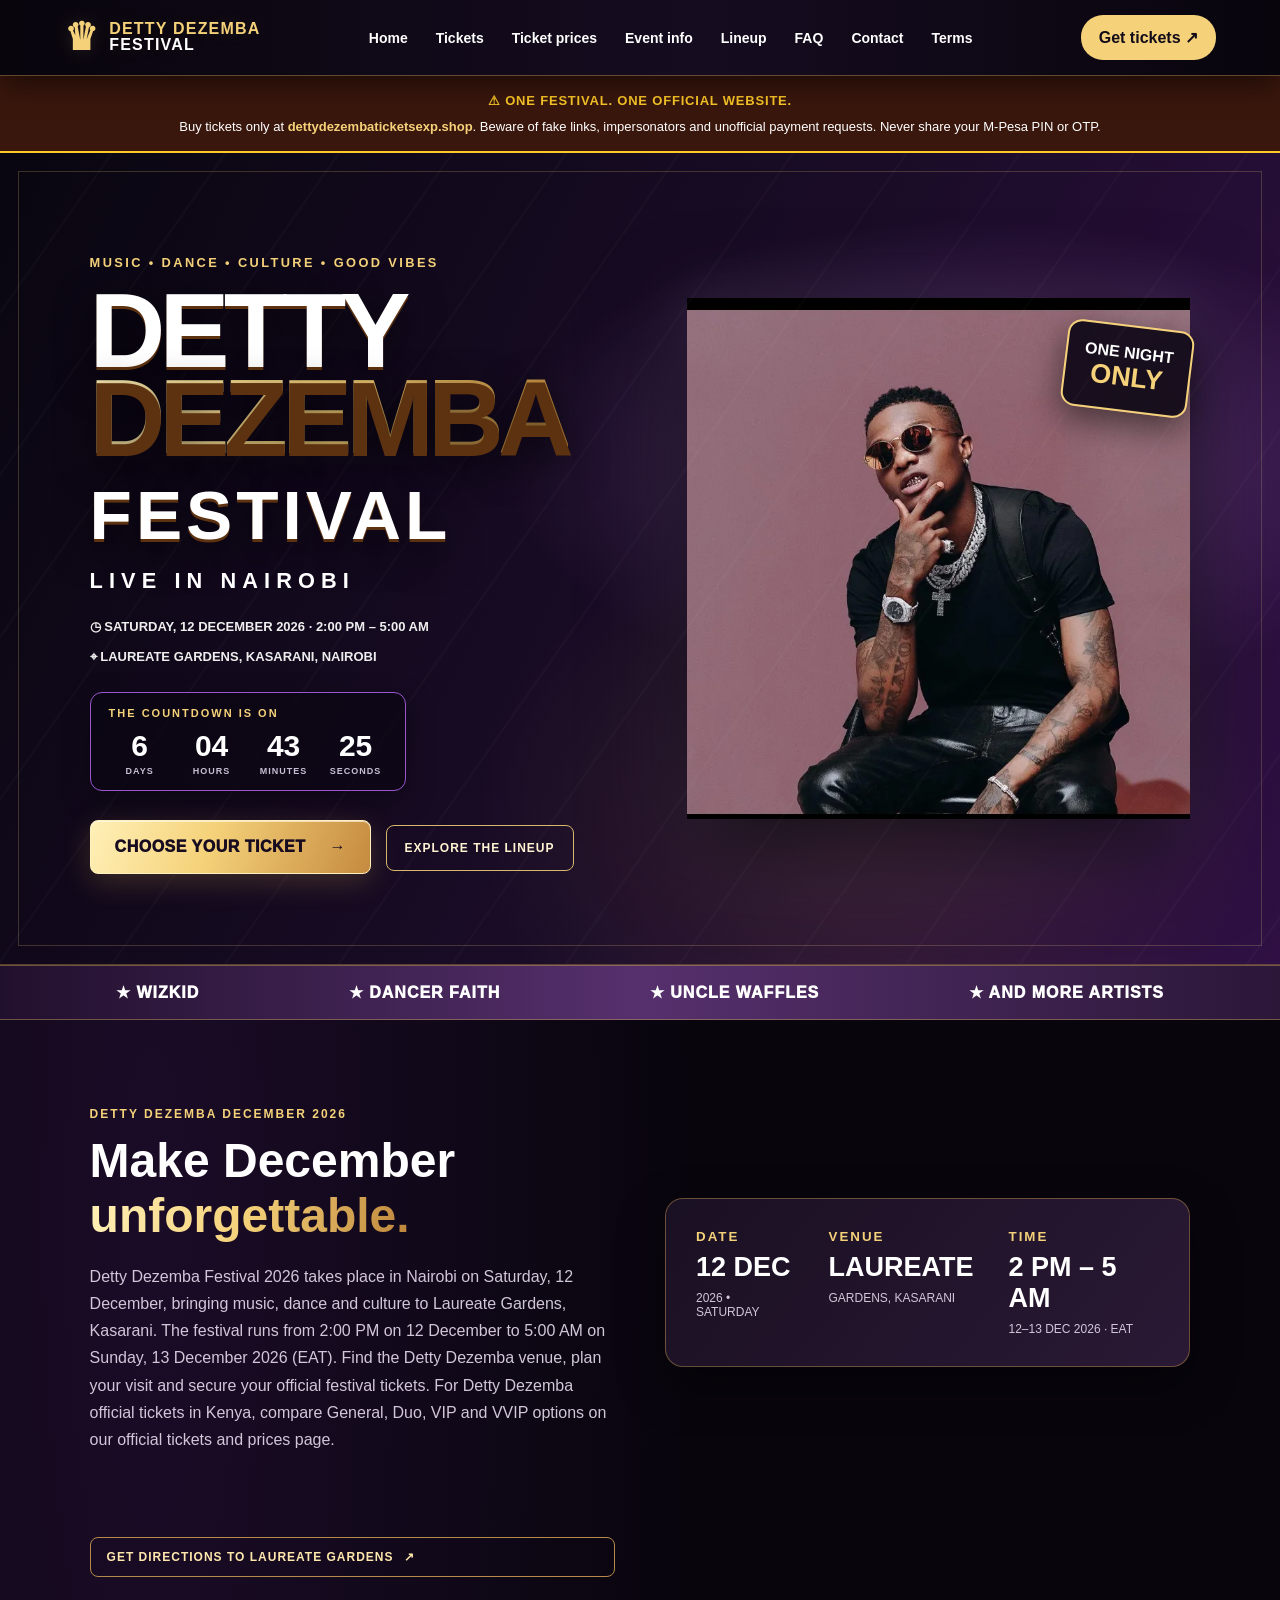
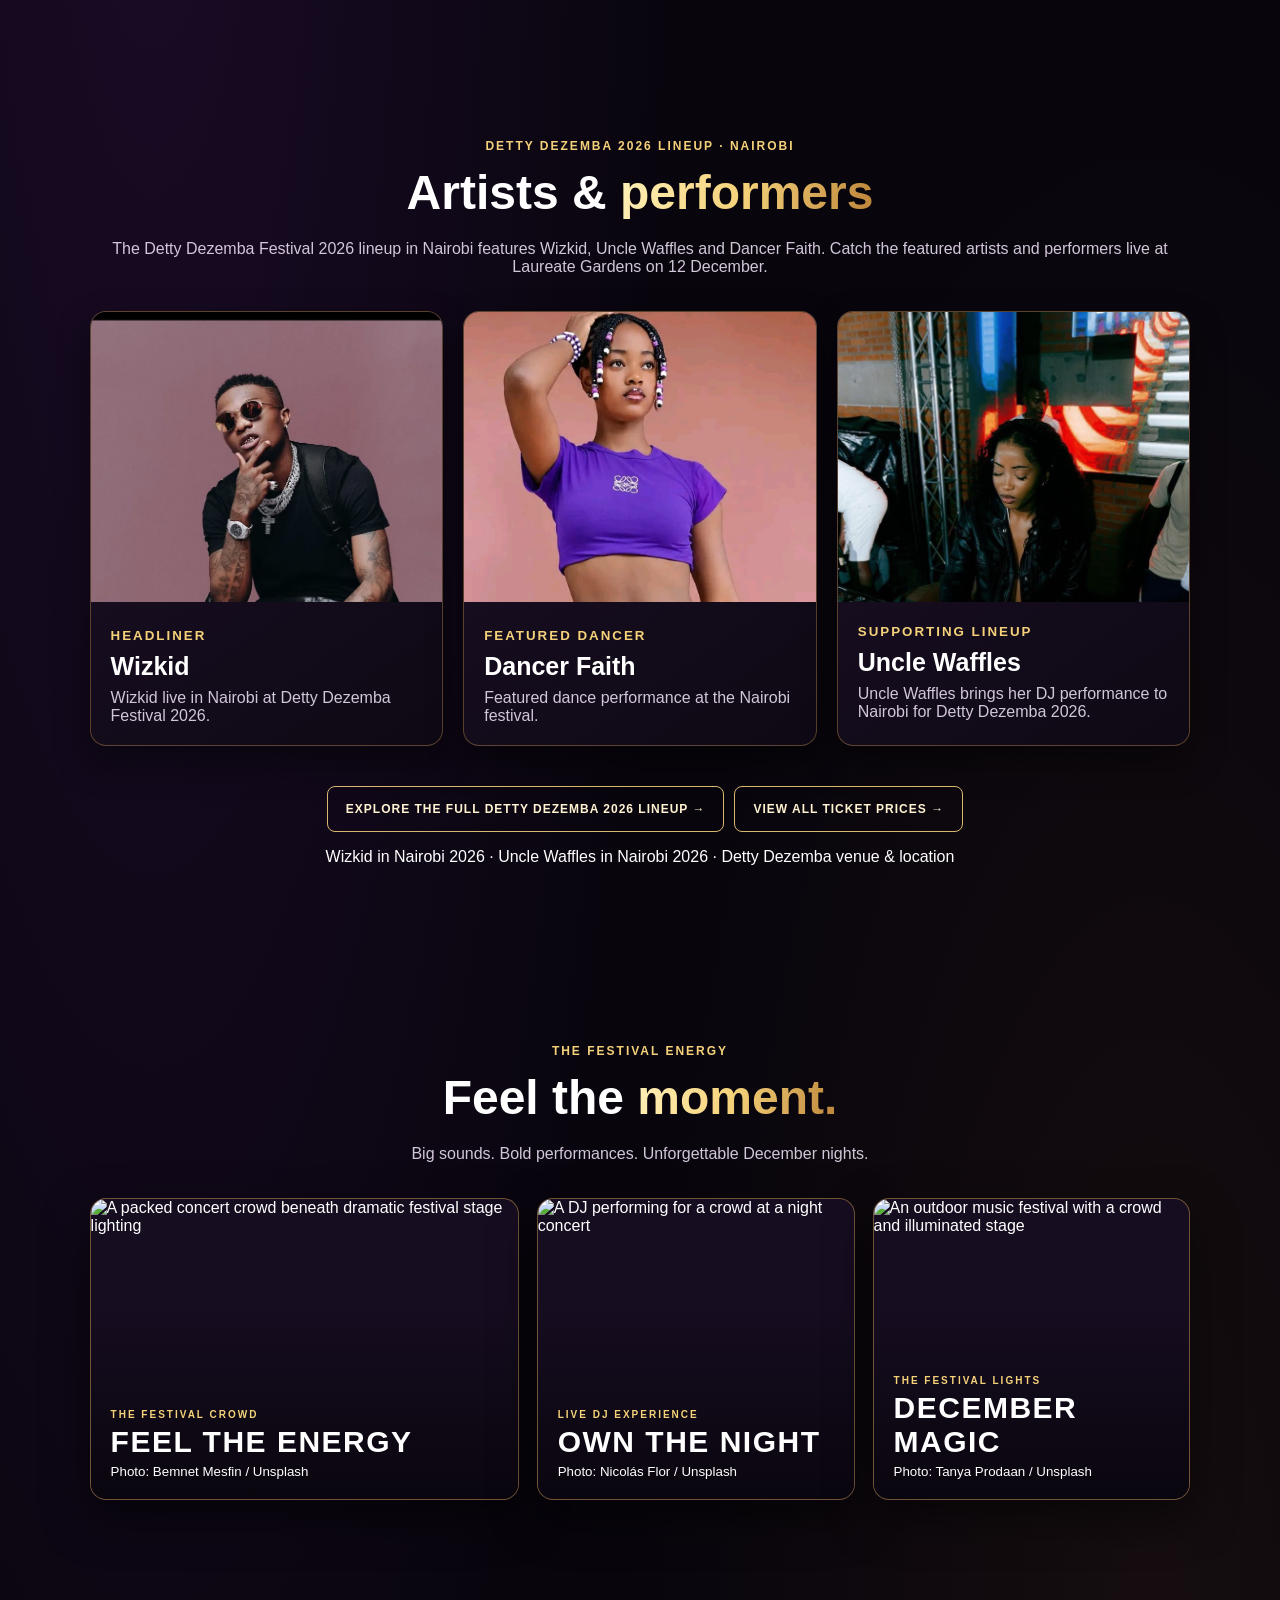
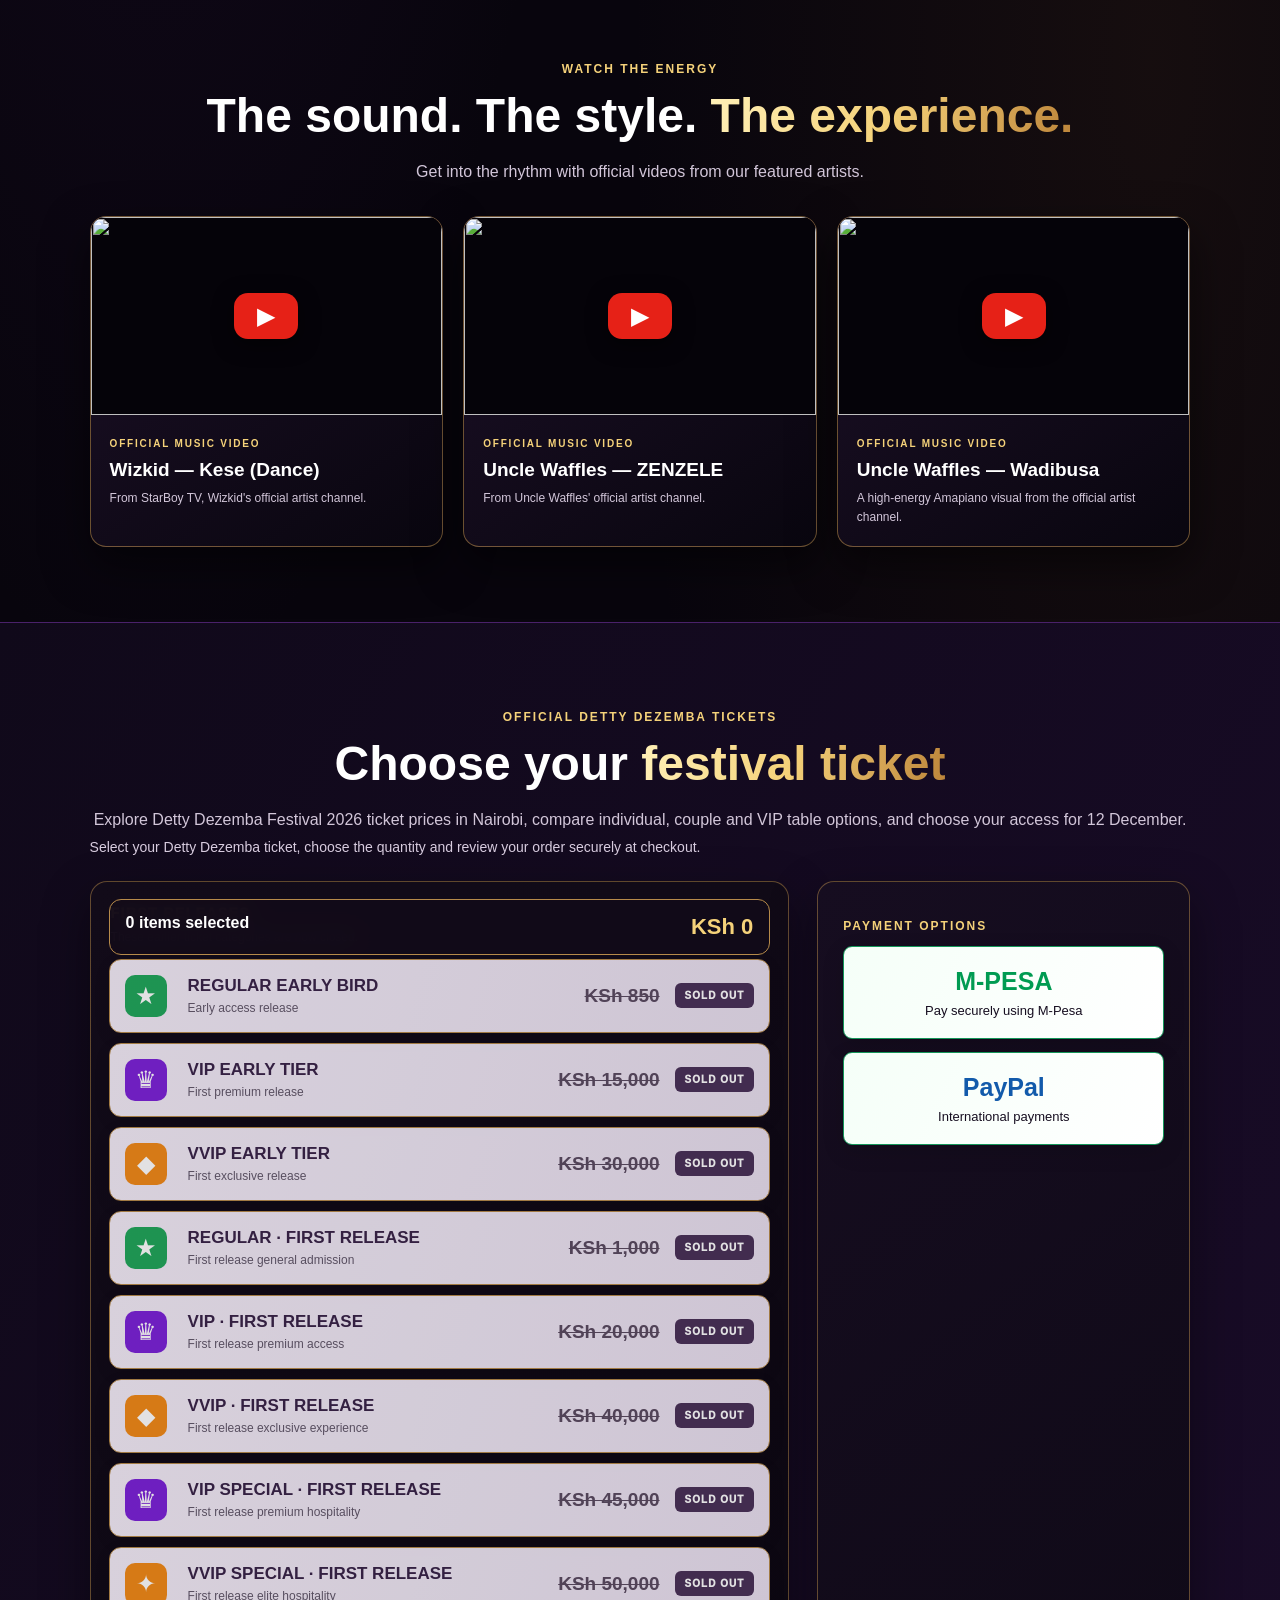
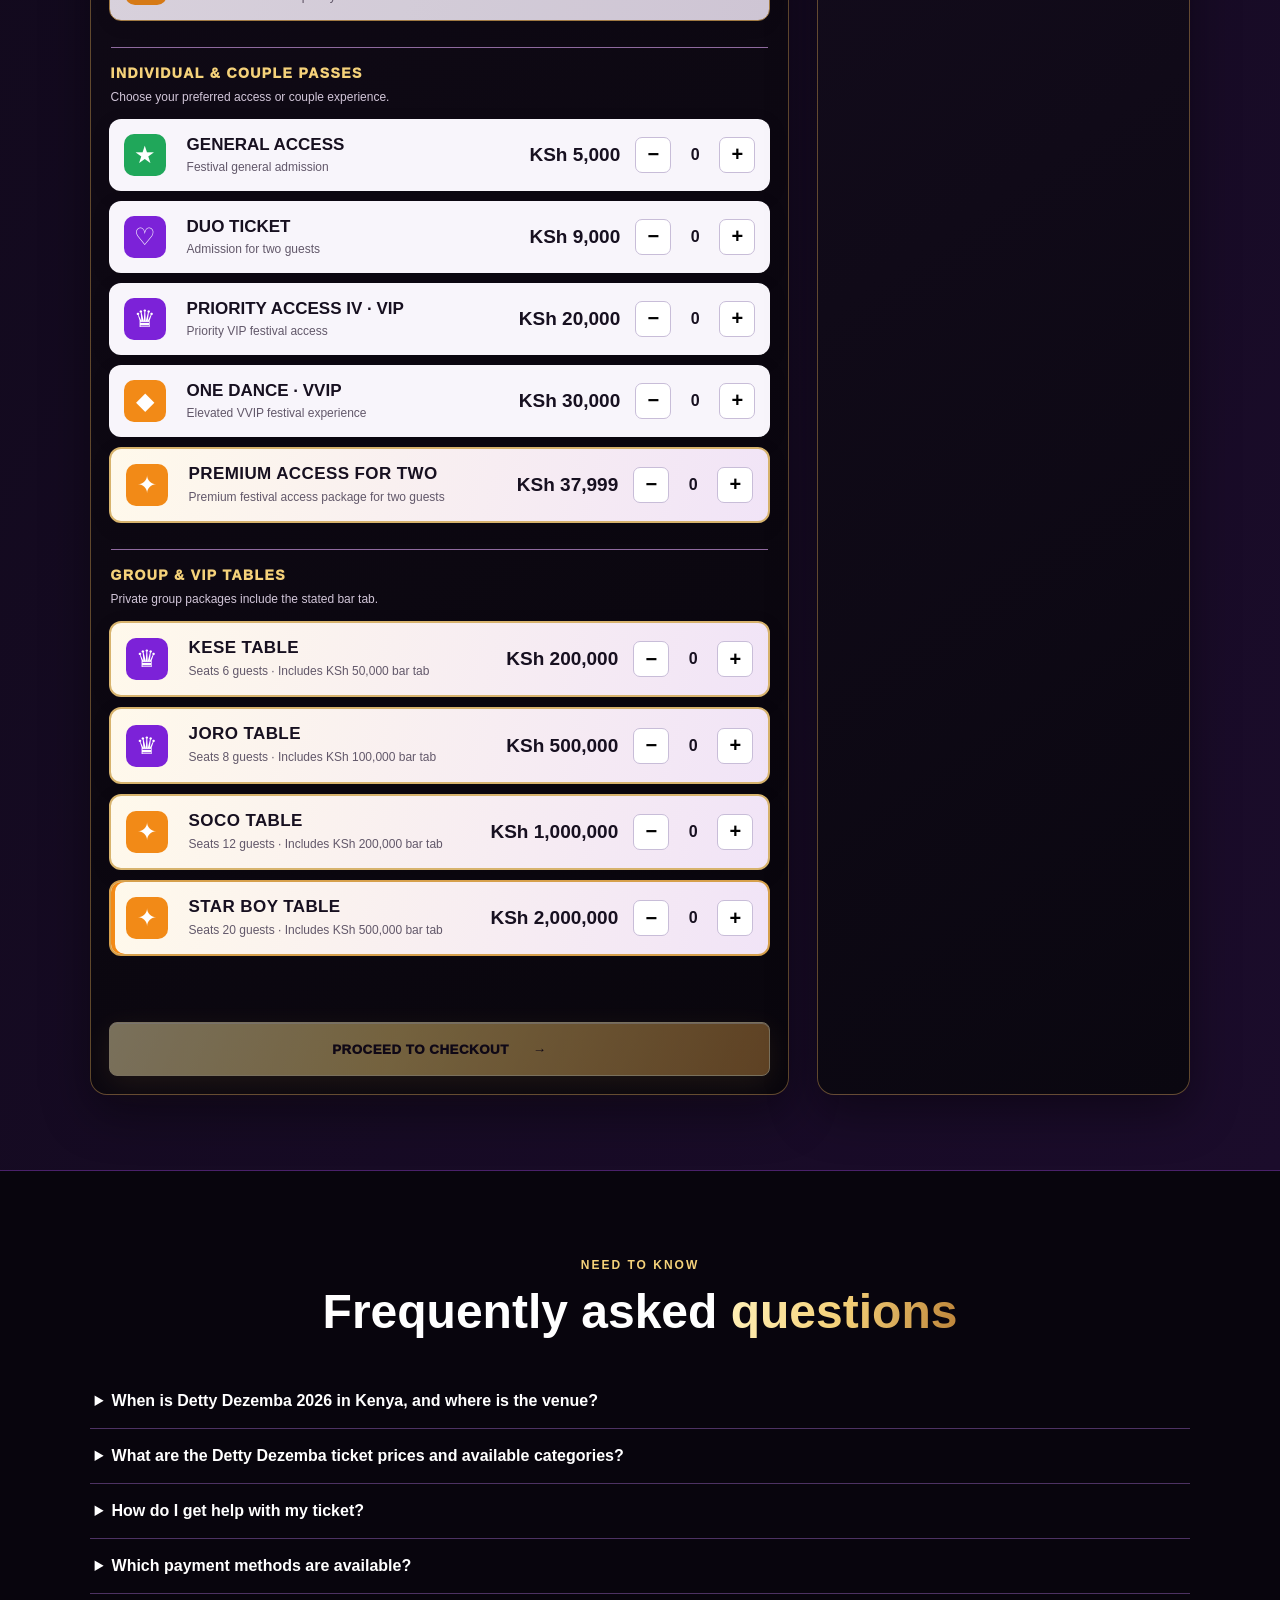
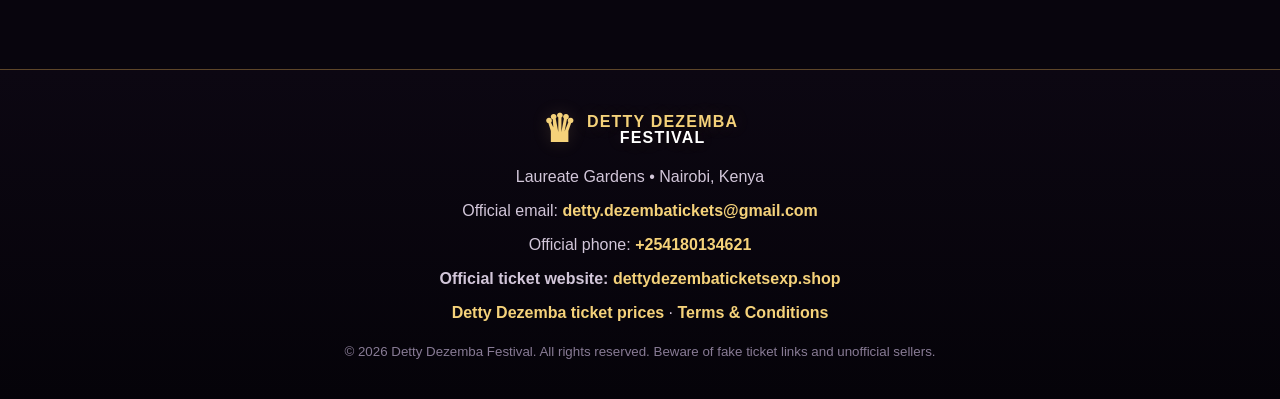
==== index.html @ 5abdbc29 "Strengthen official ticket search relevance on homepage" ====
<!doctype html>
<html lang="en">
<head>
  <meta charset="utf-8">
  <meta name="viewport" content="width=device-width, initial-scale=1">
  <meta name="theme-color" content="#090511">
  <title>Detty Dezemba Official Tickets 2026 | Nairobi, Kenya</title>
  <meta name="description" content="Buy official Detty Dezemba Festival 2026 tickets in Kenya. See Wizkid in Nairobi on 12 December at Laureate Gardens, Kasarani.">
  <link rel="canonical" href="https://www.dettydezembaticketsexp.shop/">
  <link rel="icon" type="image/svg+xml" href="/favicon.svg">
  <meta property="og:type" content="website">
  <meta property="og:site_name" content="Detty Dezemba Festival">
  <meta property="og:title" content="Detty Dezemba Official Tickets 2026 | Nairobi, Kenya">
  <meta property="og:description" content="Buy official Detty Dezemba Festival 2026 tickets in Kenya. See Wizkid in Nairobi on 12 December at Laureate Gardens, Kasarani.">
  <meta property="og:url" content="https://www.dettydezembaticketsexp.shop/">
  <meta property="og:image" content="https://www.dettydezembaticketsexp.shop/assets/design-concept.png">
  <meta property="og:image:secure_url" content="https://www.dettydezembaticketsexp.shop/assets/design-concept.png">
  <meta property="og:image:type" content="image/png">
  <meta property="og:image:alt" content="Detty Dezemba Festival 2026 promotional artwork for the Nairobi event.">
  <meta name="twitter:card" content="summary_large_image">
  <meta name="twitter:title" content="Detty Dezemba Official Tickets 2026 | Nairobi, Kenya">
  <meta name="twitter:description" content="Buy official Detty Dezemba Festival 2026 tickets in Kenya. See Wizkid in Nairobi on 12 December at Laureate Gardens, Kasarani.">
  <meta name="twitter:image" content="https://www.dettydezembaticketsexp.shop/assets/design-concept.png">
  <meta name="twitter:image:alt" content="Detty Dezemba Festival 2026 promotional artwork for the Nairobi event.">
  <script type="application/ld+json">
{
  "@context": "https://schema.org",
  "@type": "Event",
  "name": "Detty Dezemba Festival 2026",
  "description": "A live music, dance and culture festival at Laureate Gardens, Kasarani, Nairobi, from 2:00 PM on 12 December to 5:00 AM on 13 December 2026 (East Africa Time).",
  "startDate": "2026-12-12T14:00:00+03:00",
  "endDate": "2026-12-13T05:00:00+03:00",
  "eventStatus": "https://schema.org/EventScheduled",
  "eventAttendanceMode": "https://schema.org/OfflineEventAttendanceMode",
  "image": [
    "https://www.dettydezembaticketsexp.shop/assets/design-concept.png"
  ],
  "performer": [
    {"@type":"Person","name":"Wizkid"},
    {"@type":"Person","name":"Uncle Waffles"},
    {"@type":"Person","name":"Dancer Faith"}
  ],
  "location": {
    "@type": "Place",
    "name": "Laureate Gardens",
    "address": {
      "@type": "PostalAddress",
      "addressLocality": "Kasarani",
      "addressRegion": "Nairobi County",
      "addressCountry": "KE"
    }
  },
  "organizer": {
    "@type": "Organization",
    "name": "Detty Dezemba Festival",
    "url": "https://www.dettydezembaticketsexp.shop/"
  },
  "offers": [
    {
      "@type": "Offer",
      "name": "General Access",
      "price": "5000",
      "priceCurrency": "KES",
      "availability": "https://schema.org/InStock",
      "url": "https://www.dettydezembaticketsexp.shop/#tickets"
    },
    {
      "@type": "Offer",
      "name": "Duo Ticket",
      "price": "9000",
      "priceCurrency": "KES",
      "availability": "https://schema.org/InStock",
      "url": "https://www.dettydezembaticketsexp.shop/#tickets"
    },
    {
      "@type": "Offer",
      "name": "Priority Access IV (VIP)",
      "price": "20000",
      "priceCurrency": "KES",
      "availability": "https://schema.org/InStock",
      "url": "https://www.dettydezembaticketsexp.shop/#tickets"
    },
    {
      "@type": "Offer",
      "name": "One Dance VVIP",
      "price": "30000",
      "priceCurrency": "KES",
      "availability": "https://schema.org/InStock",
      "url": "https://www.dettydezembaticketsexp.shop/#tickets"
    },
    {
      "@type": "Offer",
      "name": "Premium Access for Two",
      "price": "37999",
      "priceCurrency": "KES",
      "availability": "https://schema.org/InStock",
      "url": "https://www.dettydezembaticketsexp.shop/#tickets"
    },
    {
      "@type": "Offer",
      "name": "Kese Table",
      "price": "200000",
      "priceCurrency": "KES",
      "availability": "https://schema.org/InStock",
      "url": "https://www.dettydezembaticketsexp.shop/#tickets"
    },
    {
      "@type": "Offer",
      "name": "Joro Table",
      "price": "500000",
      "priceCurrency": "KES",
      "availability": "https://schema.org/InStock",
      "url": "https://www.dettydezembaticketsexp.shop/#tickets"
    },
    {
      "@type": "Offer",
      "name": "Soco Table",
      "price": "1000000",
      "priceCurrency": "KES",
      "availability": "https://schema.org/InStock",
      "url": "https://www.dettydezembaticketsexp.shop/#tickets"
    },
    {
      "@type": "Offer",
      "name": "Star Boy Table",
      "price": "2000000",
      "priceCurrency": "KES",
      "availability": "https://schema.org/InStock",
      "url": "https://www.dettydezembaticketsexp.shop/#tickets"
    }
  ]
}
  </script>
  <link rel="preload" as="image" href="/assets/wizkid-optimized.webp" fetchpriority="high">
  <link rel="stylesheet" href="styles.css">
</head>
<body>
  <header class="topbar">
    <a class="brand" href="#home"><span class="crown">♛</span><span>DETTY DEZEMBA<br><b>FESTIVAL</b></span></a>
    <button class="menu-toggle" id="menuToggle" aria-label="Open navigation">☰</button>
    <nav id="nav">
      <a href="#home">Home</a><a href="#tickets">Tickets</a><a href="/tickets.html">Ticket prices</a><a href="#event">Event info</a>
      <a href="#lineup">Lineup</a><a href="#faq">FAQ</a><a href="#contact">Contact</a><a href="terms.html">Terms</a>
    </nav>
    <a class="account-link" href="#tickets">Get tickets <span>↗</span></a>
  </header>

  <aside class="official-warning" role="note" aria-label="Official ticketing warning">
    <strong>⚠ ONE FESTIVAL. ONE OFFICIAL WEBSITE.</strong>
    <span>Buy tickets only at <a href="https://www.dettydezembaticketsexp.shop">dettydezembaticketsexp.shop</a>. Beware of fake links, impersonators and unofficial payment requests. Never share your M-Pesa PIN or OTP.</span>
  </aside>

  <main id="home">
    <section class="hero">
      <div class="hero-copy">
        <p class="eyebrow">MUSIC • DANCE • CULTURE • GOOD VIBES</p>
        <h1>DETTY<br><em>DEZEMBA</em><br><span>FESTIVAL</span></h1>
        <p class="hero-sub">LIVE IN NAIROBI</p>
        <div class="hero-meta">
          <span>◷ SATURDAY, 12 DECEMBER 2026 · 2:00 PM – 5:00 AM</span>
          <span>⌖ LAUREATE GARDENS, KASARANI, NAIROBI</span>
        </div>
        <div class="countdown-panel" aria-label="Countdown to the festival">
          <p>THE COUNTDOWN IS ON</p>
          <div class="countdown" id="festivalCountdown" aria-live="off">
            <div><strong id="countDays">--</strong><span>DAYS</span></div>
            <div><strong id="countHours">--</strong><span>HOURS</span></div>
            <div><strong id="countMinutes">--</strong><span>MINUTES</span></div>
            <div><strong id="countSeconds">--</strong><span>SECONDS</span></div>
          </div>
        </div>
        <a class="cta" href="#tickets">CHOOSE YOUR TICKET <b>→</b></a>
        <a class="secondary-cta" href="#lineup">EXPLORE THE LINEUP</a>
      </div>
      <div class="hero-art">
        <img src="assets/wizkid-optimized.webp" alt="Wizkid" width="720" height="744" loading="eager" fetchpriority="high" decoding="async">
        <div class="hero-stamp">ONE NIGHT<br><strong>ONLY</strong></div>
      </div>
    </section>

    <section class="ticker"><span>★ WIZKID</span><span>★ DANCER FAITH</span><span>★ UNCLE WAFFLES</span><span>★ AND MORE ARTISTS</span></section>

    <section class="intro section" id="event">
      <div>
        <p class="eyebrow">DETTY DEZEMBA DECEMBER 2026</p>
        <h2>Make December <em>unforgettable.</em></h2>
        <p>Detty Dezemba Festival 2026 takes place in Nairobi on Saturday, 12 December, bringing music, dance and culture to Laureate Gardens, Kasarani. The festival runs from 2:00 PM on 12 December to 5:00 AM on Sunday, 13 December 2026 (EAT). Find the Detty Dezemba venue, plan your visit and secure your official festival tickets. For Detty Dezemba official tickets in Kenya, compare General, Duo, VIP and VVIP options on our <a href="/tickets.html">official tickets and prices page</a>.</p>
      </div>
      <div class="event-card">
        <div><small>DATE</small><strong>12 DEC</strong><span>2026 • SATURDAY</span></div>
        <div><small>VENUE</small><strong>LAUREATE</strong><span>GARDENS, KASARANI</span></div>
        <div><small>TIME</small><strong>2 PM – 5 AM</strong><span>12–13 DEC 2026 · EAT</span></div>
      </div>
      <a class="venue-directions" href="https://www.google.com/maps/search/?api=1&amp;query=Laureate+Gardens+Nairobi" target="_blank" rel="noopener noreferrer">GET DIRECTIONS TO LAUREATE GARDENS <span aria-hidden="true">↗</span></a>
    </section>

    <section class="lineup section" id="lineup">
      <div class="section-heading">
        <p class="eyebrow">DETTY DEZEMBA 2026 LINEUP · NAIROBI</p>
        <h2>Artists & <em>performers</em></h2>
        <p>The Detty Dezemba Festival 2026 lineup in Nairobi features Wizkid, Uncle Waffles and Dancer Faith. Catch the featured artists and performers live at Laureate Gardens on 12 December.</p>
      </div>
      <div class="artist-grid">
        <article class="artist-card">
          <img src="assets/wizkid-optimized.webp" alt="Wizkid" loading="lazy" decoding="async">
          <div><small>HEADLINER</small><h3>Wizkid</h3><p>Wizkid live in Nairobi at Detty Dezemba Festival 2026.</p></div>
        </article>
        <article class="artist-card faith">
          <img src="assets/dancer-faith.jpg" alt="Dancer Faith" loading="lazy" decoding="async">
          <div><small>FEATURED DANCER</small><h3>Dancer Faith</h3><p>Featured dance performance at the Nairobi festival.</p></div>
        </article>
        <article class="artist-card text-card">
          <img src="assets/uncle-waffles.jpg" alt="Uncle Waffles" loading="lazy" decoding="async">
          <div><small>SUPPORTING LINEUP</small><h3>Uncle Waffles</h3><p>Uncle Waffles brings her DJ performance to Nairobi for Detty Dezemba 2026.</p></div>
        </article>
      </div>
      <p class="lineup-page-link" style="text-align:center;margin-top:28px"><a class="secondary-cta" href="/lineup.html">EXPLORE THE FULL DETTY DEZEMBA 2026 LINEUP →</a><a class="secondary-cta" href="/tickets.html">VIEW ALL TICKET PRICES →</a></p>
      <p class="lineup-page-link" style="text-align:center;margin-top:14px"><a href="/wizkid-in-nairobi-2026.html">Wizkid in Nairobi 2026</a> · <a href="/uncle-waffles-in-nairobi-2026.html">Uncle Waffles in Nairobi 2026</a> · <a href="/detty-dezemba-venue-location.html">Detty Dezemba venue &amp; location</a></p>
    </section>

    <section class="photo-showcase section" id="gallery">
      <div class="section-heading">
        <p class="eyebrow">THE FESTIVAL ENERGY</p>
        <h2>Feel the <em>moment.</em></h2>
        <p>Big sounds. Bold performances. Unforgettable December nights.</p>
      </div>
      <div class="photo-grid">
        <figure class="photo-feature">
          <img src="https://images.unsplash.com/photo-1778847195159-874f36cf4e3b?auto=format&amp;fit=crop&amp;fm=jpg&amp;q=70&amp;w=1200" alt="A packed concert crowd beneath dramatic festival stage lighting" loading="lazy" decoding="async">
          <figcaption><span>THE FESTIVAL CROWD</span><strong>FEEL THE ENERGY</strong><small>Photo: Bemnet Mesfin / Unsplash</small></figcaption>
        </figure>
        <figure>
          <img src="https://images.unsplash.com/photo-1768054485661-356cf05ce893?auto=format&amp;fit=crop&amp;fm=jpg&amp;q=70&amp;w=800" alt="A DJ performing for a crowd at a night concert" loading="lazy" decoding="async">
          <figcaption><span>LIVE DJ EXPERIENCE</span><strong>OWN THE NIGHT</strong><small>Photo: Nicolás Flor / Unsplash</small></figcaption>
        </figure>
        <figure>
          <img src="https://images.unsplash.com/photo-1769542300531-2f9bf965260c?auto=format&amp;fit=crop&amp;fm=jpg&amp;q=70&amp;w=800" alt="An outdoor music festival with a crowd and illuminated stage" loading="lazy" decoding="async">
          <figcaption><span>THE FESTIVAL LIGHTS</span><strong>DECEMBER MAGIC</strong><small>Photo: Tanya Prodaan / Unsplash</small></figcaption>
        </figure>
      </div>
    </section>

    <section class="video-experience section" id="videos">
      <div class="section-heading">
        <p class="eyebrow">WATCH THE ENERGY</p>
        <h2>The sound. The style. <em>The experience.</em></h2>
        <p>Get into the rhythm with official videos from our featured artists.</p>
      </div>
      <div class="video-grid">
        <article class="video-card">
          <div class="video-frame"><button class="video-play" type="button" data-youtube-id="HLnf2Hz7uNQ" aria-label="Play Wizkid - Kese (Dance) Official Video"><img src="https://i.ytimg.com/vi/HLnf2Hz7uNQ/hqdefault.jpg" alt="" width="480" height="360" loading="lazy" decoding="async"><span class="video-play-icon" aria-hidden="true">▶</span></button></div>
          <div class="video-caption"><span>OFFICIAL MUSIC VIDEO</span><h3>Wizkid — Kese (Dance)</h3><p>From StarBoy TV, Wizkid's official artist channel.</p></div>
        </article>
        <article class="video-card">
          <div class="video-frame"><button class="video-play" type="button" data-youtube-id="MHcp9rRPIWQ" aria-label="Play Uncle Waffles - ZENZELE Official Music Video"><img src="https://i.ytimg.com/vi/MHcp9rRPIWQ/hqdefault.jpg" alt="" width="480" height="360" loading="lazy" decoding="async"><span class="video-play-icon" aria-hidden="true">▶</span></button></div>
          <div class="video-caption"><span>OFFICIAL MUSIC VIDEO</span><h3>Uncle Waffles — ZENZELE</h3><p>From Uncle Waffles' official artist channel.</p></div>
        </article>
        <article class="video-card">
          <div class="video-frame"><button class="video-play" type="button" data-youtube-id="Ue4G12_m5eI" aria-label="Play Uncle Waffles - Wadibusa Official Music Video"><img src="https://i.ytimg.com/vi/Ue4G12_m5eI/hqdefault.jpg" alt="" width="480" height="360" loading="lazy" decoding="async"><span class="video-play-icon" aria-hidden="true">▶</span></button></div>
          <div class="video-caption"><span>OFFICIAL MUSIC VIDEO</span><h3>Uncle Waffles — Wadibusa</h3><p>A high-energy Amapiano visual from the official artist channel.</p></div>
        </article>
      </div>
    </section>

    <section class="tickets section" id="tickets">
      <div class="section-heading"><p class="eyebrow">OFFICIAL DETTY DEZEMBA TICKETS</p><h2>Choose your <em>festival ticket</em></h2><p>Explore Detty Dezemba Festival 2026 ticket prices in Nairobi, compare individual, couple and VIP table options, and choose your access for 12 December.</p></div>
      <p class="booking-guidance">Select your Detty Dezemba ticket, choose the quantity and review your order securely at checkout.</p>
      <div class="ticket-layout">
        <div class="ticket-list">
          <h3 class="ticket-category-heading">FIRST RELEASES</h3>
          <p class="ticket-category-note">These earlier ticket categories are now closed.</p>
          <article class="ticket-row sold-out-ticket" aria-label="Regular Early Bird ticket, KSh 850, sold out">
            <div class="ticket-icon">★</div><div class="ticket-info"><h3>REGULAR EARLY BIRD</h3><p>Early access release</p></div>
            <strong>KSh 850</strong><span class="sold-out-label">SOLD OUT</span>
          </article>
          <article class="ticket-row sold-out-ticket" aria-label="VIP Early Tier ticket, KSh 15,000, sold out">
            <div class="ticket-icon purple">♛</div><div class="ticket-info"><h3>VIP EARLY TIER</h3><p>First premium release</p></div>
            <strong>KSh 15,000</strong><span class="sold-out-label">SOLD OUT</span>
          </article>
          <article class="ticket-row sold-out-ticket" aria-label="VVIP Early Tier ticket, KSh 30,000, sold out">
            <div class="ticket-icon orange">◆</div><div class="ticket-info"><h3>VVIP EARLY TIER</h3><p>First exclusive release</p></div>
            <strong>KSh 30,000</strong><span class="sold-out-label">SOLD OUT</span>
          </article>
          <article class="ticket-row sold-out-ticket" aria-label="Regular ticket, KSh 1,000, sold out">
            <div class="ticket-icon">★</div><div class="ticket-info"><h3>REGULAR · FIRST RELEASE</h3><p>First release general admission</p></div>
            <strong>KSh 1,000</strong><span class="sold-out-label">SOLD OUT</span>
          </article>
          <article class="ticket-row sold-out-ticket" aria-label="VIP ticket, KSh 20,000, sold out">
            <div class="ticket-icon purple">♛</div><div class="ticket-info"><h3>VIP · FIRST RELEASE</h3><p>First release premium access</p></div>
            <strong>KSh 20,000</strong><span class="sold-out-label">SOLD OUT</span>
          </article>
          <article class="ticket-row sold-out-ticket" aria-label="VVIP ticket, KSh 40,000, sold out">
            <div class="ticket-icon orange">◆</div><div class="ticket-info"><h3>VVIP · FIRST RELEASE</h3><p>First release exclusive experience</p></div>
            <strong>KSh 40,000</strong><span class="sold-out-label">SOLD OUT</span>
          </article>
          <article class="ticket-row sold-out-ticket" aria-label="VIP Special ticket, KSh 45,000, sold out">
            <div class="ticket-icon purple">♛</div><div class="ticket-info"><h3>VIP SPECIAL · FIRST RELEASE</h3><p>First release premium hospitality</p></div>
            <strong>KSh 45,000</strong><span class="sold-out-label">SOLD OUT</span>
          </article>
          <article class="ticket-row sold-out-ticket" aria-label="VVIP Special ticket, KSh 50,000, sold out">
            <div class="ticket-icon orange">✦</div><div class="ticket-info"><h3>VVIP SPECIAL · FIRST RELEASE</h3><p>First release elite hospitality</p></div>
            <strong>KSh 50,000</strong><span class="sold-out-label">SOLD OUT</span>
          </article>

          <h3 class="ticket-category-heading">INDIVIDUAL &amp; COUPLE PASSES</h3>
          <p class="ticket-category-note">Choose your preferred access or couple experience.</p>
          <article class="ticket-row" data-type="General Access" data-price="5000">
            <div class="ticket-icon">★</div><div class="ticket-info"><h3>GENERAL ACCESS</h3><p>Festival general admission</p></div>
            <strong>KSh 5,000</strong><div class="qty"><button aria-label="Remove General Access">−</button><output>0</output><button aria-label="Add General Access">+</button></div>
          </article>
          <article class="ticket-row" data-type="Duo Ticket" data-price="9000">
            <div class="ticket-icon purple">♡</div><div class="ticket-info"><h3>DUO TICKET</h3><p>Admission for two guests</p></div>
            <strong>KSh 9,000</strong><div class="qty"><button aria-label="Remove Duo Ticket">−</button><output>0</output><button aria-label="Add Duo Ticket">+</button></div>
          </article>
          <article class="ticket-row" data-type="Priority Access IV (VIP)" data-price="20000">
            <div class="ticket-icon purple">♛</div><div class="ticket-info"><h3>PRIORITY ACCESS IV · VIP</h3><p>Priority VIP festival access</p></div>
            <strong>KSh 20,000</strong><div class="qty"><button aria-label="Remove Priority Access IV VIP">−</button><output>0</output><button aria-label="Add Priority Access IV VIP">+</button></div>
          </article>
          <article class="ticket-row" data-type="One Dance VVIP" data-price="30000">
            <div class="ticket-icon orange">◆</div><div class="ticket-info"><h3>ONE DANCE · VVIP</h3><p>Elevated VVIP festival experience</p></div>
            <strong>KSh 30,000</strong><div class="qty"><button aria-label="Remove One Dance VVIP">−</button><output>0</output><button aria-label="Add One Dance VVIP">+</button></div>
          </article>
          <article class="ticket-row special-ticket" data-type="Premium Access for Two" data-price="37999">
            <div class="ticket-icon orange">✦</div><div class="ticket-info"><h3>PREMIUM ACCESS FOR TWO</h3><p>Premium festival access package for two guests</p></div>
            <strong>KSh 37,999</strong><div class="qty"><button aria-label="Remove Premium Access for Two">−</button><output>0</output><button aria-label="Add Premium Access for Two">+</button></div>
          </article>

          <h3 class="ticket-category-heading">GROUP &amp; VIP TABLES</h3>
          <p class="ticket-category-note">Private group packages include the stated bar tab.</p>
          <article class="ticket-row special-ticket" data-type="Kese Table" data-price="200000">
            <div class="ticket-icon purple">♛</div><div class="ticket-info"><h3>KESE TABLE</h3><p>Seats 6 guests · Includes KSh 50,000 bar tab</p></div>
            <strong>KSh 200,000</strong><div class="qty"><button aria-label="Remove Kese Table">−</button><output>0</output><button aria-label="Add Kese Table">+</button></div>
          </article>
          <article class="ticket-row special-ticket" data-type="Joro Table" data-price="500000">
            <div class="ticket-icon purple">♛</div><div class="ticket-info"><h3>JORO TABLE</h3><p>Seats 8 guests · Includes KSh 100,000 bar tab</p></div>
            <strong>KSh 500,000</strong><div class="qty"><button aria-label="Remove Joro Table">−</button><output>0</output><button aria-label="Add Joro Table">+</button></div>
          </article>
          <article class="ticket-row special-ticket" data-type="Soco Table" data-price="1000000">
            <div class="ticket-icon orange">✦</div><div class="ticket-info"><h3>SOCO TABLE</h3><p>Seats 12 guests · Includes KSh 200,000 bar tab</p></div>
            <strong>KSh 1,000,000</strong><div class="qty"><button aria-label="Remove Soco Table">−</button><output>0</output><button aria-label="Add Soco Table">+</button></div>
          </article>
          <article class="ticket-row special-ticket" data-type="Star Boy Table" data-price="2000000">
            <div class="ticket-icon orange">✦</div><div class="ticket-info"><h3>STAR BOY TABLE</h3><p>Seats 20 guests · Includes KSh 500,000 bar tab</p></div>
            <strong>KSh 2,000,000</strong><div class="qty"><button aria-label="Remove Star Boy Table">−</button><output>0</output><button aria-label="Add Star Boy Table">+</button></div>
          </article>

          <div class="total-line" aria-live="polite"><span id="ticketCount">0 items selected</span><strong id="total">KSh 0</strong></div>
          <button class="cta checkout-btn" id="checkoutBtn" disabled>PROCEED TO CHECKOUT <b>→</b></button>
        </div>
        <aside class="payment-card">
          <p class="eyebrow">PAYMENT OPTIONS</p>
          <div class="payment-method primary-payment">
            <b class="mpesa">M-PESA</b>
            <span>Pay securely using M-Pesa</span>
          </div>
          <div class="payment-method primary-payment">
            <b class="paypal">PayPal</b>
            <span>International payments</span>
          </div>
        </aside>
      </div>
    </section>

    <section class="faq section" id="faq">
      <div class="section-heading"><p class="eyebrow">NEED TO KNOW</p><h2>Frequently asked <em>questions</em></h2></div>
      <details><summary>When is Detty Dezemba 2026 in Kenya, and where is the venue?</summary><p>Saturday, 12 December 2026, 2:00 PM to Sunday, 13 December 2026, 5:00 AM at Laureate Gardens, Nairobi.</p></details>
      <details><summary>What are the Detty Dezemba ticket prices and available categories?</summary><p>General Access (KSh 5,000), Duo Ticket (KSh 9,000), Priority Access IV VIP (KSh 20,000), One Dance VVIP (KSh 30,000), Premium Access for Two (KSh 37,999), plus Kese, Joro, Soco and Star Boy group tables.</p></details>
      <details><summary>How do I get help with my ticket?</summary><p>For ticket purchase or delivery assistance, contact the official team using the contact details at the bottom of this page.</p></details>
      <details><summary>Which payment methods are available?</summary><p><strong class="statement-highlight">M-Pesa and PayPal.</strong></p></details>
    </section>
  </main>

  <footer id="contact">
    <a class="brand" href="#home"><span class="crown">♛</span><span>DETTY DEZEMBA<br><b>FESTIVAL</b></span></a>
    <p>Laureate Gardens • Nairobi, Kenya</p>
    <p>Official email: <a href="mailto:detty.dezembatickets@gmail.com">detty.dezembatickets@gmail.com</a></p>
    <p>Official phone: <a href="tel:+254180134621">+254180134621</a></p>
    <p><strong>Official ticket website:</strong> <a href="https://www.dettydezembaticketsexp.shop">dettydezembaticketsexp.shop</a></p>
    <p><a href="/tickets.html">Detty Dezemba ticket prices</a> · <a href="terms.html">Terms &amp; Conditions</a></p>
    <small>© 2026 Detty Dezemba Festival. All rights reserved. Beware of fake ticket links and unofficial sellers.</small>
  </footer>

  <dialog id="checkoutDialog">
    <form method="dialog" class="dialog-inner">
      <button class="close" aria-label="Close">×</button>
      <p class="eyebrow">TICKET CHECKOUT · ORDER REVIEW</p><h2>Your order</h2>
      <div id="orderSummary" aria-live="polite"></div>
      <label>Full name<input id="buyerName" autocomplete="name" placeholder="Your full name" required></label>
      <label>Email address<input id="buyerEmail" type="email" autocomplete="email" placeholder="you@example.com" required></label>
      <label>Phone number<input id="buyerPhone" type="tel" autocomplete="tel" placeholder="07xx xxx xxx" required></label>
      <label>Preferred payment method
        <select id="paymentChoice">
          <option>M-Pesa Till</option>
          <option>PayPal</option>
        </select>
      </label>
      <div id="paypal-button-container" hidden></div>
      <div id="mpesa-payment-container" hidden>
        <button type="button" id="mpesa-pay-button">Pay with M-Pesa</button>
      </div>
      <p class="notice">Complete your payment using the selected payment method. Tickets are subject to payment confirmation.</p>
    </form>
  </dialog>

  <div id="toast" role="status" aria-live="polite"></div>
  <script src="app.js"></script>
</body>
</html>
---- styles.css ----
*{box-sizing:border-box} :root{--bg:#090511;--panel:#160b25;--purple:#8b2cff;--gold:#ffca28;--text:#fff;--muted:#c9bfd5}html{scroll-behavior:smooth}body{margin:0;background:radial-gradient(ellipse at 70% 0,#24103c 0,transparent 35%),var(--bg);color:var(--text);font-family:Arial,Helvetica,sans-serif}a{color:inherit;text-decoration:none}.topbar{height:76px;display:flex;align-items:center;justify-content:space-between;padding:0 5%;border-bottom:1px solid #5e3290;background:#07040d;position:sticky;top:0;z-index:5}.brand{display:flex;align-items:center;gap:10px;font-weight:900;line-height:1.05;color:var(--gold);letter-spacing:.5px}.brand b{color:white}.crown{font-size:38px}.topbar nav{display:flex;gap:28px;font-weight:700;font-size:14px}.topbar nav a:hover{color:var(--gold)}.account-link{background:var(--gold);color:#120b18;padding:13px 18px;border-radius:22px;font-weight:900}.menu-toggle{display:none;background:none;border:0;color:white;font-size:26px}.hero{min-height:520px;display:grid;grid-template-columns:1.05fr .95fr;align-items:center;padding:55px 7%;overflow:hidden;background:linear-gradient(110deg,#11091f 0%,#1d0a38 55%,#3a1261 100%);position:relative}.hero:after{content:"";position:absolute;inset:0;background:repeating-linear-gradient(125deg,transparent 0 90px,#ffffff05 91px 93px);pointer-events:none}.hero-copy{position:relative;z-index:1}.eyebrow{color:var(--gold);font-size:12px;letter-spacing:2px;font-weight:900}.hero h1{font-size:clamp(55px,8vw,108px);line-height:.78;letter-spacing:-5px;margin:18px 0;text-shadow:0 4px 0 #6b2c00,0 10px 35px #000}.hero h1 em{font-style:normal;color:var(--gold)}.hero h1 span{font-size:.66em;letter-spacing:4px}.hero-sub{font-weight:900;font-size:21px;color:#fff;letter-spacing:5px}.hero-meta{display:flex;flex-wrap:wrap;gap:15px;margin:25px 0;color:#eee;font-weight:800;font-size:13px}.cta{display:inline-flex;align-items:center;justify-content:space-between;gap:24px;border:0;border-radius:8px;padding:17px 24px;background:linear-gradient(100deg,#ffdf50,#ffae00);color:#170b20;font-weight:1000;letter-spacing:.5px;cursor:pointer;box-shadow:0 7px 25px #ffb30033}.cta:disabled{opacity:.45;cursor:not-allowed}.hero-art{height:390px;position:relative;display:flex;align-items:center;justify-content:center}.hero-art img{height:100%;max-width:90%;object-fit:contain;filter:drop-shadow(0 18px 28px #000)}.hero-stamp{position:absolute;right:0;top:35px;border:2px solid var(--gold);background:#13071feF;padding:17px;border-radius:14px;text-align:center;transform:rotate(7deg);font-weight:800}.hero-stamp strong{color:var(--gold);font-size:27px}.ticker{display:flex;justify-content:space-around;gap:20px;flex-wrap:wrap;background:linear-gradient(90deg,#5e1a9b,#a43cff,#4d1781);padding:17px 4%;font-weight:1000;letter-spacing:1px}.section{padding:75px 7%;max-width:1450px;margin:auto}.intro{display:grid;grid-template-columns:1fr 1fr;gap:50px;align-items:center}.section h2{font-size:clamp(30px,4vw,48px);margin:10px 0 20px}.section h2 em{color:var(--gold);font-style:normal}.intro p:not(.eyebrow){color:var(--muted);line-height:1.7;max-width:650px}.event-card{display:flex;background:linear-gradient(120deg,#1c0e2c,#2a1240);border:1px solid #7432a6;border-radius:18px;padding:30px;gap:35px;justify-content:space-around}.event-card div{display:flex;flex-direction:column;gap:8px}.event-card small,.artist-card small{color:var(--gold);font-weight:900;letter-spacing:2px}.event-card strong{font-size:27px}.event-card span{color:var(--muted);font-size:12px}.section-heading{text-align:center;margin-bottom:35px}.section-heading>p:last-child{color:var(--muted)}.artist-grid{display:grid;grid-template-columns:repeat(3,1fr);gap:20px}.artist-card{background:#160c22;border:1px solid #512276;border-radius:16px;overflow:hidden;min-width:0}.artist-card img{width:100%;height:290px;object-fit:cover;object-position:top}.artist-card>div:last-child{padding:20px}.artist-card h3{font-size:25px;margin:8px 0}.artist-card p{color:var(--muted);margin:0}.faith img{object-position:center 20%}.text-card{display:flex;flex-direction:column}.waffles-art{height:290px;display:grid;place-items:center;background:radial-gradient(circle,#a340ff,#270b48 65%);font-size:100px;font-weight:1000;color:var(--gold);text-shadow:0 7px 20px #000}.small-note{color:#a99bb8;font-size:12px;line-height:1.6}.tickets{background:linear-gradient(120deg,#10091a,#1b0c2b);border-top:1px solid #4a216a;border-bottom:1px solid #4a216a;max-width:none}.ticket-layout{max-width:1200px;margin:auto;display:grid;grid-template-columns:1.5fr .8fr;gap:28px}.ticket-list,.payment-card{background:#0c0712;border:1px solid #7836ac;border-radius:17px;padding:18px}.ticket-row{display:grid;grid-template-columns:48px 1fr auto auto;gap:15px;align-items:center;background:#f8f5fb;color:#171020;padding:15px;border-radius:10px;margin-bottom:10px}.ticket-icon{width:42px;height:42px;display:grid;place-items:center;background:#20a75a;color:white;border-radius:10px;font-size:24px}.ticket-icon.purple{background:#7c22d8}.ticket-icon.orange{background:#f28a17}.ticket-info h3{margin:0 0 5px;font-size:17px}.ticket-info p{margin:0;color:#62586a;font-size:12px}.ticket-row>strong{font-size:19px;white-space:nowrap}.qty{display:flex;align-items:center;gap:12px}.qty button{width:30px;height:30px;border:1px solid #c8bdd8;border-radius:7px;background:white;font-size:20px;cursor:pointer}.qty output{font-weight:900;min-width:10px;text-align:center}.total-line{display:flex;justify-content:space-between;padding:18px 3px;font-weight:900}.total-line strong{color:var(--gold);font-size:22px}.checkout-btn{width:100%;justify-content:center}.secure-note{text-align:center;color:#b7a9c3;font-size:12px}.payment-card{padding:25px}.payment-method{background:#f8f5fb;color:#160e20;border-radius:9px;margin:13px 0;padding:18px;display:flex;flex-direction:column;gap:7px;align-items:center}.payment-method b{font-size:22px}.payment-method span{font-size:13px}.mpesa{color:#009b52}.paypal{color:#125aab}.cards{color:#263eaa}.faq details{border-bottom:1px solid #4d3263;padding:18px 5px}.faq summary{font-weight:800;cursor:pointer}.faq details p{color:var(--muted);line-height:1.6}footer{padding:40px 7%;border-top:1px solid #4a216a;background:#050309;text-align:center;color:var(--muted)}footer .brand{justify-content:center;margin-bottom:18px}footer small{display:block;margin-top:22px;color:#887b95}dialog{border:1px solid #8a43c1;border-radius:18px;background:#140a20;color:white;width:min(92vw,520px);padding:0;box-shadow:0 20px 100px #000}dialog::backdrop{background:#000b;backdrop-filter:blur(5px)}.dialog-inner{padding:30px;display:flex;flex-direction:column;gap:14px;position:relative}.dialog-inner h2{margin:0}.dialog-inner label{display:flex;flex-direction:column;gap:7px;font-size:13px;font-weight:800}.dialog-inner input,.dialog-inner select{padding:13px;border-radius:8px;border:1px solid #65427e;background:#090511;color:white}.close{position:absolute;right:20px;top:16px;background:none;color:white;border:0;font-size:28px;cursor:pointer}.notice{background:#30203b;border-left:3px solid var(--gold);padding:12px;font-size:12px;line-height:1.5;color:#e0d6e8}#orderSummary{background:#090511;border-radius:9px;padding:12px;color:#eee;font-size:13px;line-height:1.7}#toast{position:fixed;bottom:20px;left:50%;transform:translateX(-50%);background:#f8cf36;color:#170b20;padding:12px 20px;border-radius:30px;font-weight:800;display:none;z-index:10;max-width:90vw;text-align:center}@media(max-width:850px){.topbar nav{display:none;position:absolute;top:76px;left:0;right:0;padding:20px;background:#090511;flex-direction:column}.topbar nav.open{display:flex}.menu-toggle{display:block;margin-left:auto;margin-right:15px}.account-link{font-size:12px}.hero{grid-template-columns:1fr;padding:45px 6%}.hero-art{height:270px;grid-row:1}.hero-copy{text-align:center}.hero-meta{justify-content:center}.intro,.ticket-layout{grid-template-columns:1fr}.artist-grid{grid-template-columns:1fr 1fr}.artist-card:last-child{grid-column:1/-1}.ticket-row{grid-template-columns:40px 1fr auto}.ticket-row .qty{grid-column:2/-1;justify-content:flex-end}.ticket-row>strong{font-size:16px}.event-card{gap:15px;padding:20px}.event-card strong{font-size:20px}}@media(max-width:480px){.brand{font-size:12px}.crown{font-size:29px}.account-link{padding:10px}.hero h1{letter-spacing:-3px}.hero-art{height:220px}.ticker{font-size:11px}.section{padding:55px 5%}.artist-grid{grid-template-columns:1fr}.artist-card:last-child{grid-column:auto}.artist-card img,.waffles-art{height:250px}.event-card{flex-direction:column}.ticket-row{gap:8px;padding:12px}.ticket-row>strong{font-size:14px}.ticket-info h3{font-size:14px}}

.official-warning{display:flex;flex-direction:column;gap:6px;padding:15px 7%;background:#3a170d;border-bottom:2px solid #ffca28;color:#fff;text-align:center;line-height:1.5;font-size:13px}.official-warning strong{color:#ffca28;letter-spacing:.8px}.official-warning a{color:#ffdf72;text-decoration:none;font-weight:900}footer a:not(.brand){color:#ffdf72;text-decoration:none}.terms-page{max-width:1000px;margin:0 auto;padding:55px 7%;line-height:1.75;color:var(--muted)}.terms-page h1,.terms-page h2{color:#fff}.terms-page h1 em{color:var(--gold);font-style:normal}.terms-page h2{font-size:21px;margin:30px 0 8px}.terms-page a{color:#ffdf72;text-decoration:none}.terms-alert{padding:16px;background:#3a170d;border-left:4px solid var(--gold);color:#fff;border-radius:8px}.terms-page li{margin:7px 0}
@media(max-width:600px){.official-warning{padding:13px 5%;font-size:12px}}


/* Premium ticket package presentation */
.special-ticket{border:2px solid #d9a6ff;background:linear-gradient(100deg,#fff,#f4eaff)}
.special-ticket .ticket-info p{line-height:1.45}
.special-benefits{margin:18px 0;padding:22px;border:1px solid #7836ac;border-radius:12px;background:linear-gradient(120deg,#1b0c2b,#26103d);color:#fff}
.special-benefits h3{text-align:center;color:var(--gold);font-size:22px;margin:0 0 18px}
.benefit-columns{display:grid;grid-template-columns:1fr 1fr;gap:20px}
.benefit-columns>div{padding:16px;border-radius:10px;background:#100719;border:1px solid #603080}
.benefit-columns h4{color:var(--gold);margin:0 0 9px}
.benefit-columns p,.benefit-columns li{color:#e3d9ec;font-size:13px;line-height:1.55}
.benefit-columns ul{padding-left:19px}
@media(max-width:600px){.benefit-columns{grid-template-columns:1fr}.special-benefits{padding:15px}}


/* Festival countdown */
.countdown-panel{display:inline-block;margin:2px 0 22px;padding:14px 18px;border:1px solid #9a55cf;border-radius:12px;background:#090511aa;box-shadow:0 10px 30px #0005}.countdown-panel>p{margin:0 0 10px;color:var(--gold);font-size:11px;font-weight:900;letter-spacing:2px}.countdown{display:flex;gap:10px}.countdown>div{min-width:62px;display:flex;flex-direction:column;align-items:center;gap:3px}.countdown strong{font-size:clamp(22px,3vw,30px);font-variant-numeric:tabular-nums;color:#fff}.countdown span{font-size:9px;font-weight:900;letter-spacing:1px;color:#c9bfd5}.countdown-live{margin:0;color:var(--gold);font-size:19px;font-weight:1000;letter-spacing:1px}@media(max-width:850px){.countdown-panel{margin-left:auto;margin-right:auto}}@media(max-width:480px){.countdown{gap:5px}.countdown>div{min-width:55px}.countdown strong{font-size:23px}}


/* Homepage, ticket and mobile refinements */
.secondary-cta{display:inline-flex;align-items:center;justify-content:center;margin:12px 0 0 10px;padding:15px 18px;border:1px solid #d8b7f3;border-radius:8px;color:#fff;font-size:12px;font-weight:900;letter-spacing:.7px;transition:background .2s ease,color .2s ease}
.secondary-cta:hover{background:#fff;color:#190d25}
.hero-copy .cta{margin-top:2px}
.ticket-list{box-shadow:0 16px 45px #0003}
.ticket-row{transition:transform .18s ease,box-shadow .18s ease}
.ticket-row:hover{transform:translateY(-2px);box-shadow:0 8px 22px #0002}
.special-ticket{border:2px solid #b879e8;box-shadow:inset 4px 0 0 #7c22d8}
.special-ticket:last-of-type{border-color:#e3a53e;box-shadow:inset 4px 0 0 #f28a17}
.special-ticket .ticket-info h3{letter-spacing:.4px}
.ticket-row .qty button{min-width:36px;min-height:36px;font-weight:700}
html{scroll-padding-top:88px}
@media(max-width:850px){
 .hero{gap:12px}
 .hero-copy .cta,.hero-copy .secondary-cta{margin:8px 5px 0}
 .ticket-list,.payment-card{padding:14px}
}
@media(max-width:600px){
 .topbar{padding:0 4%;height:68px}
 .topbar nav{top:68px}
 .menu-toggle{padding:10px;min-width:44px;min-height:44px}
 .account-link{white-space:nowrap}
 .hero{padding:34px 5% 42px}
 .hero h1{font-size:clamp(48px,13vw,68px);line-height:.88}
 .hero-meta{font-size:11px;gap:9px;flex-direction:column;align-items:center}
 .hero-copy .cta,.hero-copy .secondary-cta{width:min(100%,320px);margin:8px auto 0}
 .countdown-panel{max-width:100%;padding:12px 10px}
 .countdown{justify-content:center}
 .ticket-row{grid-template-columns:38px minmax(0,1fr);gap:9px}
 .ticket-row>strong{grid-column:2;grid-row:2;font-size:15px}
 .ticket-row .qty{grid-column:2;grid-row:3;justify-content:flex-start}
 .ticket-info{min-width:0}
 .ticket-info p{overflow-wrap:anywhere}
 .qty{gap:14px}
 .qty button{min-width:40px;min-height:40px}
 .total-line{align-items:center;gap:12px}
 .total-line strong{font-size:19px}
 .special-benefits{margin-left:0;margin-right:0}
 .benefit-columns>div{padding:13px}
 .payment-card{margin-top:4px}
 footer{padding:34px 5%;overflow-wrap:anywhere}
}


/* Luxury visual refinement and mobile CTA stacking */
:root{--bg:#08050d;--panel:#140d1d;--purple:#9b59d0;--gold:#f5d27a;--text:#fff;--muted:#d2c6d9}
body{background:radial-gradient(ellipse at 12% 18%,#32144870,transparent 34%),radial-gradient(ellipse at 90% 48%,#6b421b24,transparent 32%),#08050d}
.topbar{background:linear-gradient(90deg,#08050d,#160c20 55%,#08050d);border-bottom:1px solid #b68a4a80;box-shadow:0 8px 30px #0008}
.brand{letter-spacing:1.2px;text-shadow:0 0 18px #f5d27a25}
.hero{background:radial-gradient(ellipse at 78% 40%,#74349b88,transparent 40%),linear-gradient(115deg,#090610 0%,#1a0c27 54%,#301044 100%);border-bottom:1px solid #b68a4a70}
.hero:before{content:"";position:absolute;inset:18px;border:1px solid #f5d27a35;pointer-events:none}
.hero h1{ text-shadow:0 3px 0 #5d3210,0 12px 38px #000b}
.hero h1 em,.section h2 em{background:linear-gradient(100deg,#fff0b7,#f5d27a 48%,#bd853a);-webkit-background-clip:text;background-clip:text;color:transparent}
.cta{background:linear-gradient(110deg,#fff0b7 0%,#f5d27a 42%,#c58a3f 100%);box-shadow:0 8px 28px #d6a64b38,inset 0 1px #fff9;border:1px solid #fff0bd}
.secondary-cta{border-color:#d9b76e;color:#fff3d2;letter-spacing:1px}
.secondary-cta:hover{background:linear-gradient(100deg,#fff0b7,#d6a34c);color:#170d20}
.ticker{background:linear-gradient(90deg,#21102d,#56306d,#2b1738);border-top:1px solid #d2a85a70;border-bottom:1px solid #d2a85a70}
.event-card,.ticket-list,.payment-card,.special-benefits{box-shadow:0 18px 48px #0006;border-color:#b68a4a80}
.event-card{background:linear-gradient(130deg,#1a1023,#2a1934);border-radius:18px}
.artist-card{background:linear-gradient(145deg,#1c1027,#0e0914);border:1px solid #b68a4a70;box-shadow:0 16px 35px #0007;transition:transform .25s ease,border-color .25s ease,box-shadow .25s ease}
.artist-card:hover{transform:translateY(-6px);border-color:#f5d27a;box-shadow:0 22px 48px #0009}
.artist-card img{filter:saturate(.92);transition:transform .4s ease}
.artist-card:hover img{transform:scale(1.035)}
.ticket-list{background:linear-gradient(145deg,#120b19,#09060d);border-color:#b68a4a80}
.ticket-row{border-radius:12px;box-shadow:0 5px 18px #0002}
.special-ticket{background:linear-gradient(105deg,#fff9eb,#f1e4f7);border-color:#d7b36d}
.special-ticket:last-of-type{border-color:#d6a04c}
.special-benefits{background:linear-gradient(130deg,#1a1024,#2c173a 60%,#17101d);border-color:#c49a5c}
.benefit-columns>div{background:linear-gradient(145deg,#160d20,#0c0711);border-color:#9b744a}
.payment-card{background:linear-gradient(145deg,#160d20,#0a0710)}
.photo-showcase{max-width:1450px}
.photo-grid{display:grid;grid-template-columns:1.35fr 1fr 1fr;gap:18px}
.photo-grid figure{position:relative;min-height:300px;margin:0;overflow:hidden;border-radius:16px;border:1px solid #b68a4a90;background:#160d20;box-shadow:0 18px 45px #0008}
.photo-grid figure img{width:100%;height:100%;min-height:300px;display:block;object-fit:cover;transition:transform .55s ease,filter .55s ease}
.photo-grid figure:hover img{transform:scale(1.06);filter:saturate(1.12)}
.photo-grid figure:after{content:"";position:absolute;inset:35% 0 0;background:linear-gradient(transparent,#09050deF)}
.photo-grid figcaption{position:absolute;z-index:1;left:20px;right:20px;bottom:20px;display:flex;flex-direction:column;gap:5px}
.photo-grid figcaption span{font-size:10px;font-weight:900;letter-spacing:2px;color:#f5d27a}
.photo-grid figcaption strong{font-size:clamp(20px,2.4vw,30px);letter-spacing:1.5px;color:#fff}
footer{background:linear-gradient(180deg,#0c0712,#050309);border-top:1px solid #b68a4a80}
@media(max-width:850px){
 .photo-grid{grid-template-columns:1fr 1fr}
 .photo-grid .photo-feature{grid-column:1/-1}
}
@media(max-width:600px){
 .hero-copy .cta,.hero-copy .secondary-cta{display:flex;width:min(100%,340px);margin:10px auto 0}
 .hero-copy .secondary-cta{margin-top:12px;min-height:48px}
 .photo-grid{grid-template-columns:1fr;gap:14px}
 .photo-grid .photo-feature{grid-column:auto}
 .photo-grid figure,.photo-grid figure img{min-height:260px;height:260px}
 .photo-grid .photo-feature,.photo-grid .photo-feature img{height:320px}
 .hero:before{inset:10px}
}


/* Premium embedded artist video experience */
.video-experience{max-width:1450px}
.video-grid{display:grid;grid-template-columns:repeat(3,minmax(0,1fr));gap:20px}
.video-card{overflow:hidden;border:1px solid #b68a4a90;border-radius:16px;background:linear-gradient(145deg,#1c1027,#09060f);box-shadow:0 18px 45px #0008;transition:transform .25s ease,border-color .25s ease,box-shadow .25s ease}
.video-card:hover{transform:translateY(-5px);border-color:#f5d27a;box-shadow:0 24px 55px #000a}
.video-frame{position:relative;aspect-ratio:16/9;background:#050309}
.video-frame iframe{position:absolute;inset:0;width:100%;height:100%;border:0}
.video-caption{padding:18px 19px 20px}
.video-caption span{color:#f5d27a;font-size:10px;font-weight:900;letter-spacing:1.8px}
.video-caption h3{font-size:19px;margin:8px 0;color:#fff}
.video-caption p{font-size:12px;line-height:1.55;color:#d2c6d9;margin:0}
@media(max-width:900px){.video-grid{grid-template-columns:1fr 1fr}.video-card:last-child{grid-column:1/-1;max-width:calc(50% - 10px);justify-self:center}}
@media(max-width:600px){.video-grid{grid-template-columns:1fr;gap:16px}.video-card:last-child{grid-column:auto;max-width:none}.video-caption{padding:15px}}


/* Clear payment method priority */
.payment-heading{width:100%;display:flex;align-items:center;justify-content:center;gap:12px;flex-wrap:wrap}
.payment-method.primary-payment{border:1px solid #15965a;background:linear-gradient(115deg,#f5fff8,#fff);padding:20px 16px;box-shadow:0 7px 22px #0002}
.payment-method.primary-payment .mpesa,.payment-method.primary-payment .paypal{font-size:25px}
.payment-status{display:inline-block;padding:5px 9px;border-radius:20px;background:#e0f7e9;color:#08743c;font-size:10px;font-weight:900;letter-spacing:.8px}
.payment-method.upcoming-payment{border:1px dashed #b68a4a;background:#21172a;color:#fff;padding:15px}
.payment-method.upcoming-payment .cards{color:#f5d27a}
.payment-method.upcoming-payment span{color:#e4d8eb;font-weight:800}
@media(max-width:600px){.payment-heading{gap:8px}.payment-method.primary-payment{padding:17px 12px}}


/* Final quality pass: premium hero, mobile usability and clear booking journey */
.hero{
  min-height: min(760px, calc(100svh - 76px));
  grid-template-columns:minmax(0,1.04fr) minmax(300px,.96fr);
  gap:clamp(24px,4vw,64px);
  padding:clamp(48px,7vw,92px) clamp(24px,7vw,110px);
  background:
    radial-gradient(ellipse at 76% 38%,#bd79df55 0,transparent 34%),
    radial-gradient(ellipse at 68% 82%,#d9a84b24 0,transparent 32%),
    linear-gradient(115deg,#090610 0%,#1a0c27 54%,#301044 100%);
}
.hero-copy{max-width:690px}
.hero .eyebrow{font-size:clamp(10px,1vw,13px);letter-spacing:2.4px}
.hero h1{font-size:clamp(58px,8.2vw,116px);line-height:.82;letter-spacing:-.055em}
.hero-sub{font-size:clamp(15px,1.7vw,22px);letter-spacing:.28em}
.hero-art{height:clamp(330px,42vw,570px);isolation:isolate}
.hero-art:before{
  content:"";position:absolute;width:min(88%,520px);aspect-ratio:1;border-radius:50%;
  background:radial-gradient(circle,#a64edc48 0%,#71329a22 48%,transparent 72%);
  filter:blur(10px);z-index:-1
}
.hero-art img{max-width:100%;object-fit:contain;filter:drop-shadow(0 24px 48px #000c) drop-shadow(0 0 24px #d7a6ff28)}
.hero-stamp{box-shadow:0 12px 35px #0008;border-color:#f5d27a;background:#100817ed}
.venue-directions{
  display:inline-flex;align-items:center;gap:10px;margin-top:18px;padding:12px 16px;
  border:1px solid #b68a4a;border-radius:8px;color:#ffe8ad;font-size:12px;
  font-weight:900;letter-spacing:1px;transition:background .2s,color .2s
}
.venue-directions:hover{background:#f5d27a;color:#160d20}
.booking-guidance{color:#d8ccdf;line-height:1.6;margin:-28px 0 22px;font-size:14px}
.ticket-row .qty button:focus-visible,.cta:focus-visible,.topbar a:focus-visible,
.menu-toggle:focus-visible,.venue-directions:focus-visible,.secondary-cta:focus-visible{
  outline:3px solid #fff0b7;outline-offset:3px
}
.ticket-row .qty output{min-width:1.5em;text-align:center;font-variant-numeric:tabular-nums}
.total-line{position:sticky;bottom:8px;z-index:2;background:#120b19f2;padding:14px 16px;border:1px solid #b68a4a;border-radius:12px;backdrop-filter:blur(12px)}
#checkoutBtn{width:100%;min-height:54px}
#checkoutDialog{max-width:min(560px,calc(100vw - 28px));max-height:calc(100svh - 28px);overflow:auto}
#checkoutDialog .dialog-inner{padding:clamp(20px,5vw,32px)}
#checkoutDialog input,#checkoutDialog select{min-height:46px}
@media(max-width:850px){
  .hero{min-height:auto;grid-template-columns:1fr  .8fr;padding:56px 5%}
  .hero-art{height:390px}
}
@media(max-width:600px){
  .hero{grid-template-columns:1fr;gap:18px;padding:38px 6% 34px;text-align:center}
  .hero-copy{margin:auto;width:100%}
  .hero h1{font-size:clamp(54px,14vw,78px);letter-spacing:-.045em}
  .hero-art{height:clamp(245px,72vw,350px);grid-row:2;margin-top:0}
  .hero-art img{max-width:86%}
  .hero-stamp{right:3%;top:12px;padding:10px;font-size:12px}
  .hero-stamp strong{font-size:21px}
  .hero-meta{align-items:center}
  .booking-guidance{margin:-30px 0 18px;font-size:13px}
  .venue-directions{display:flex;width:max-content;max-width:100%;margin:18px auto 0;text-align:center;justify-content:center}
  .total-line{bottom:6px}
  #checkoutDialog{padding:0}
}
@media(prefers-reduced-motion:reduce){
  html{scroll-behavior:auto}
  *,*::before,*::after{animation-duration:.01ms!important;animation-iteration-count:1!important;transition-duration:.01ms!important}
}


/* Sold-out early ticket tiers */
.sold-out-ticket{grid-template-columns:48px minmax(0,1fr) auto auto;background:linear-gradient(105deg,#f4edf8,#e9e0ef);border:1px solid #b68a4a;opacity:.88}
.sold-out-ticket .ticket-info h3{color:#392448}
.sold-out-ticket>strong{color:#5b4b61;text-decoration:line-through;text-decoration-thickness:1px}
.sold-out-label{display:inline-flex;align-items:center;justify-content:center;padding:7px 10px;border-radius:6px;background:#4a3158;color:#fff;font-size:10px;font-weight:1000;letter-spacing:1px;white-space:nowrap}
@media(max-width:600px){.sold-out-ticket{grid-template-columns:38px minmax(0,1fr)}.sold-out-ticket>strong{grid-column:2;grid-row:2;font-size:15px}.sold-out-label{grid-column:2;grid-row:3;justify-self:start}}


/* Clear, bold statement styling; links are never underlined */
.official-warning a,footer a:not(.brand),.terms-page a{font-weight:900;text-decoration:none;color:#f5d27a}
.statement-highlight{font-weight:900;color:#f5d27a}
.faq details p{font-weight:700;color:#e7d5f5}


/* Ticket release and group table section headings */
.ticket-category-heading{margin:26px 2px 7px;padding-top:17px;border-top:1px solid #8f6a9f;color:#f5d27a;font-size:14px;font-weight:1000;letter-spacing:1.4px}
.ticket-category-heading:first-of-type{margin-top:5px;border-top:0;padding-top:0}
.ticket-category-note{margin:0 2px 13px;color:#d2c6d9;font-size:12px;line-height:1.5}

/* Lightweight click-to-play video previews */
.video-play{position:absolute;inset:0;width:100%;height:100%;padding:0;border:0;background:#050309;cursor:pointer;overflow:hidden}
.video-play img{display:block;width:100%;height:100%;object-fit:cover;transition:transform .25s ease,filter .25s ease}
.video-play:hover img{transform:scale(1.035);filter:brightness(.78)}
.video-play-icon{position:absolute;left:50%;top:50%;transform:translate(-50%,-50%);display:grid;place-items:center;width:64px;height:46px;border-radius:14px;background:#e62117;color:#fff;font-size:24px;line-height:1;box-shadow:0 5px 20px #0008;transition:background .2s ease,transform .2s ease}
.video-play:hover .video-play-icon{background:#c71910;transform:translate(-50%,-50%) scale(1.08)}
.video-play:focus-visible{outline:3px solid #f5d27a;outline-offset:-4px}
.video-frame iframe{position:absolute;inset:0;width:100%;height:100%;border:0}
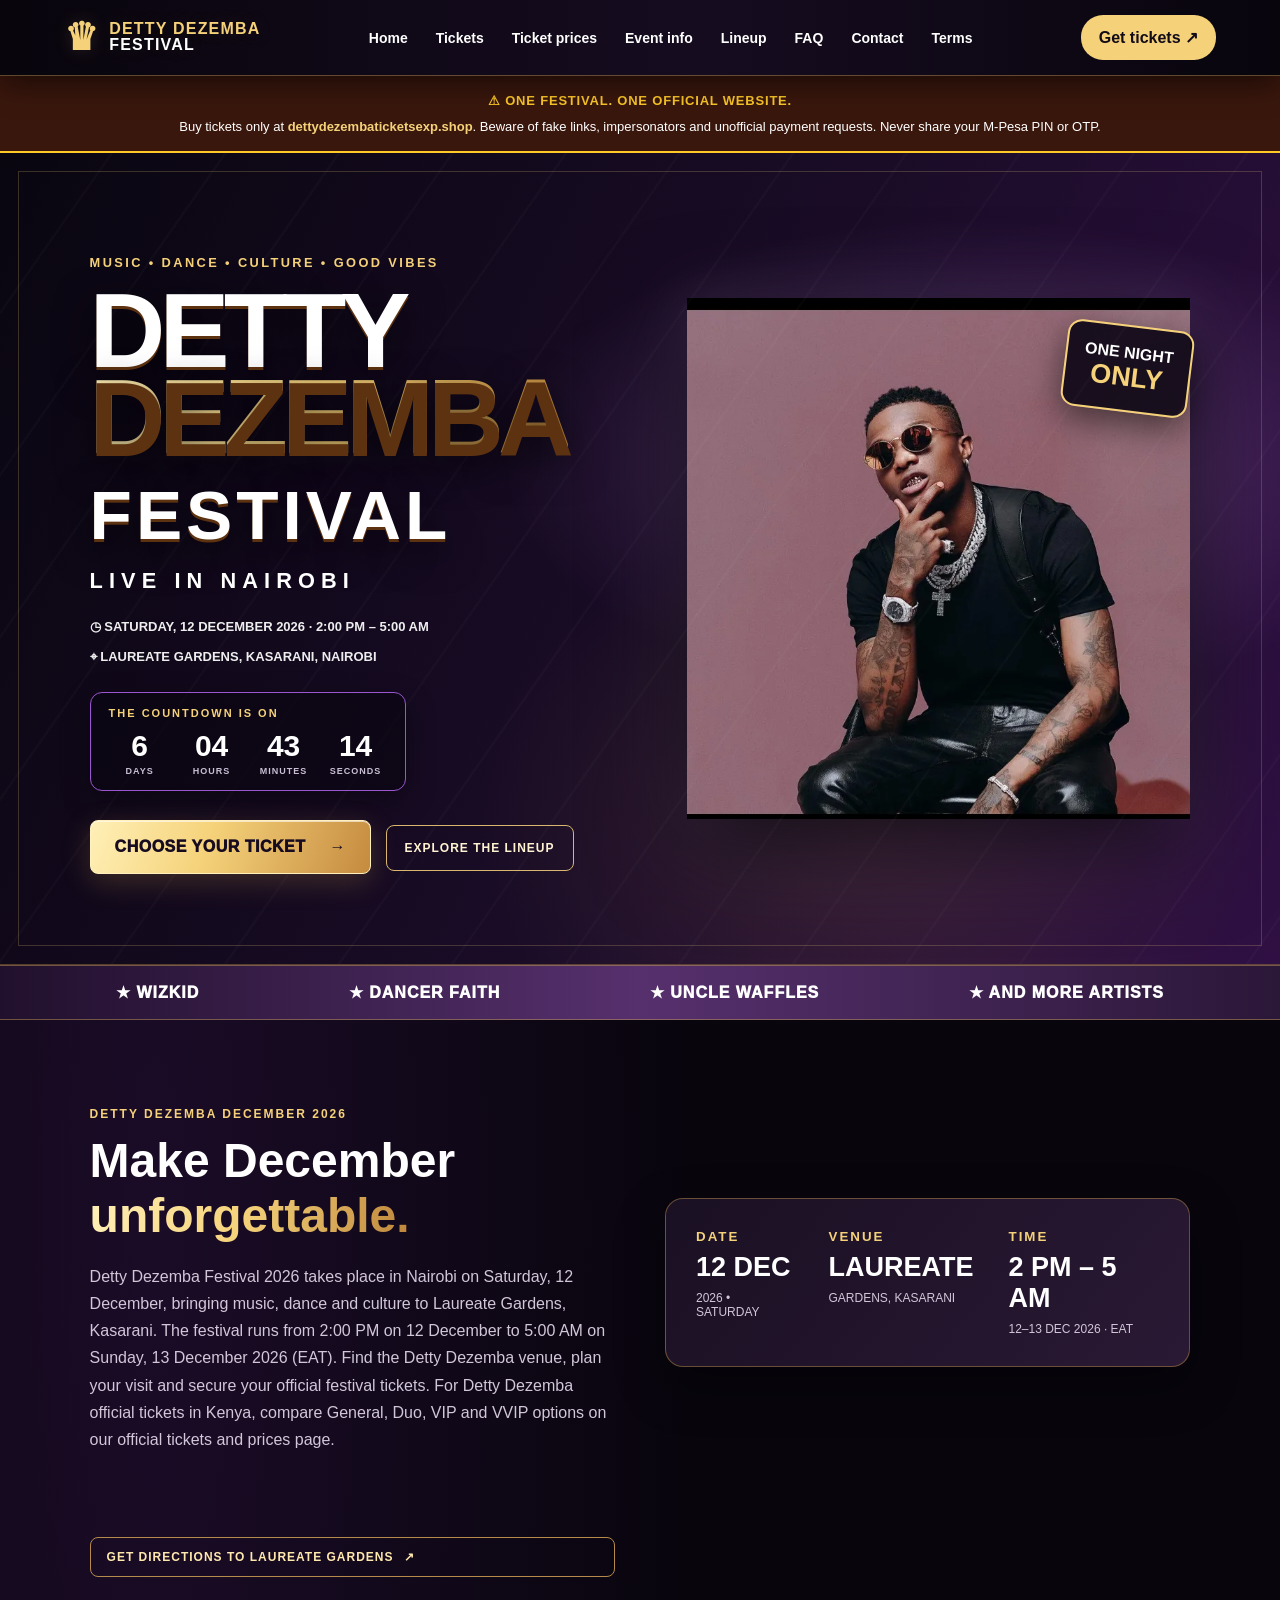
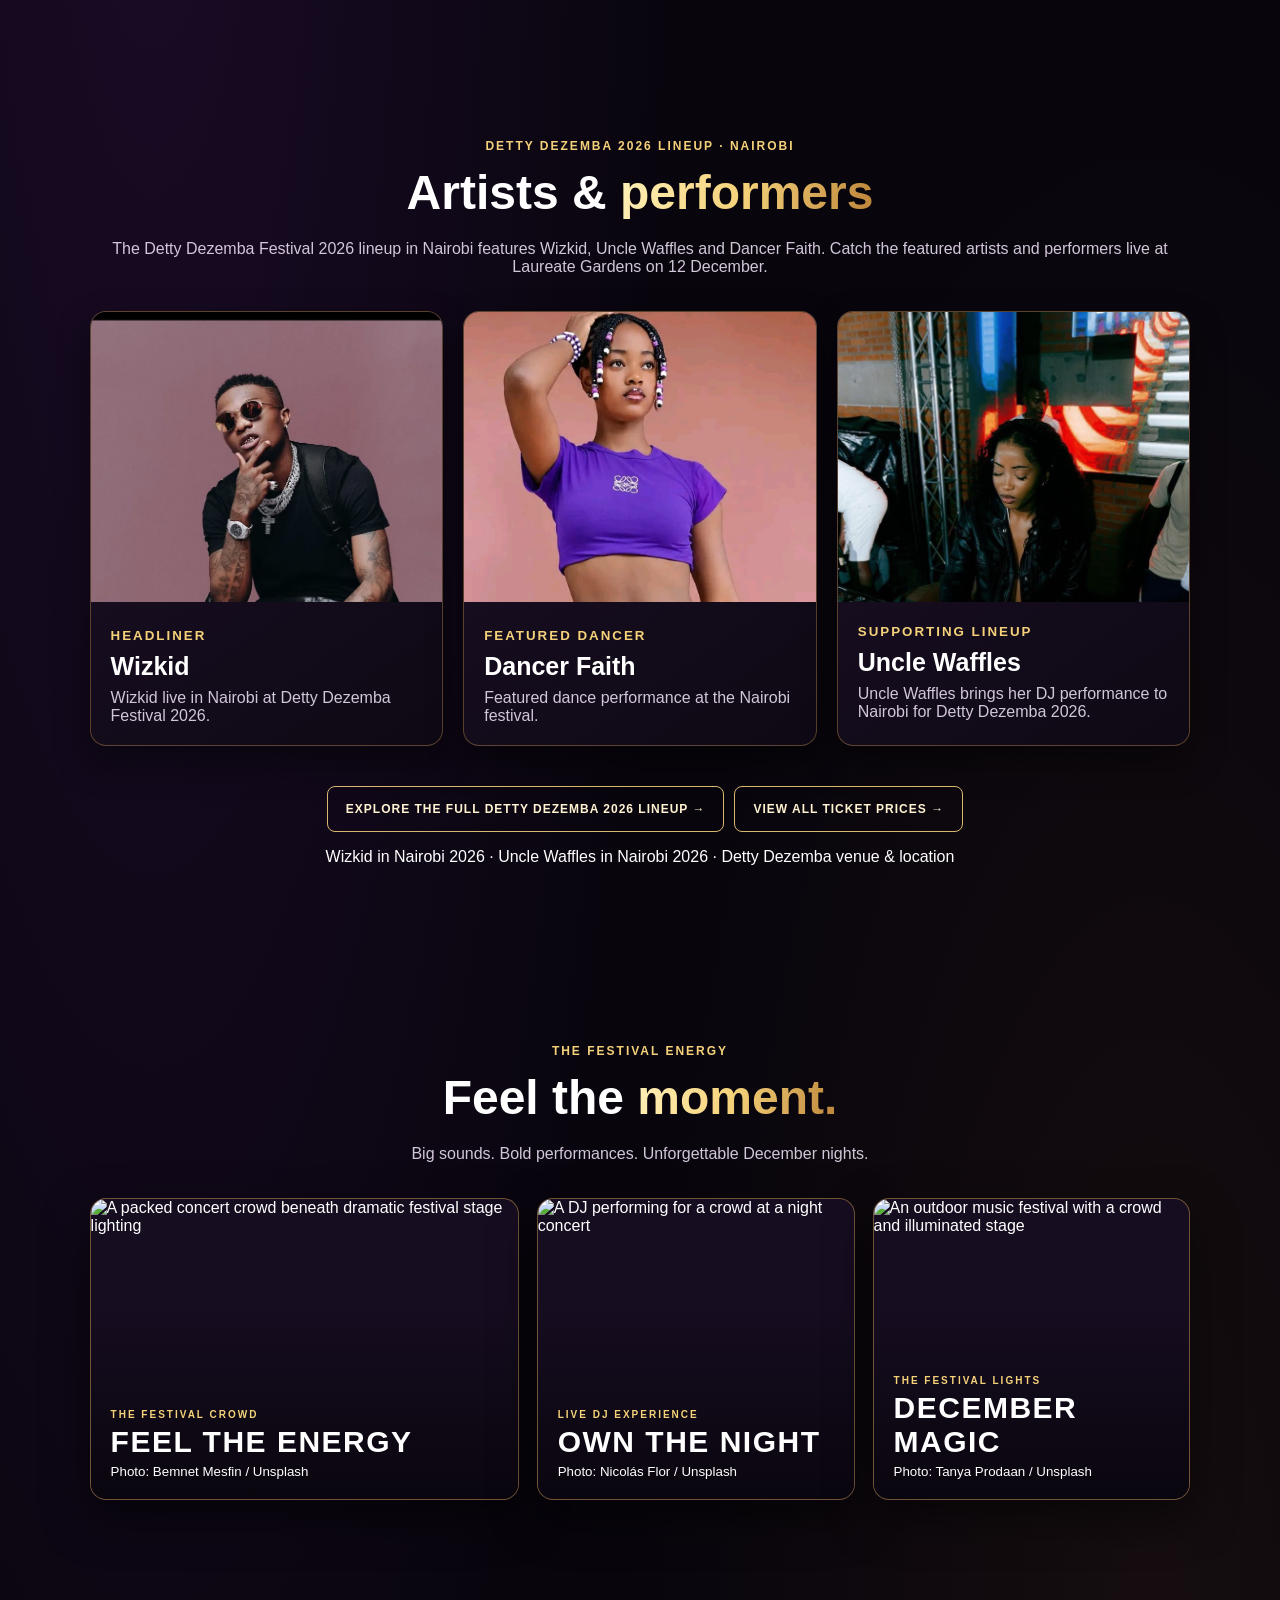
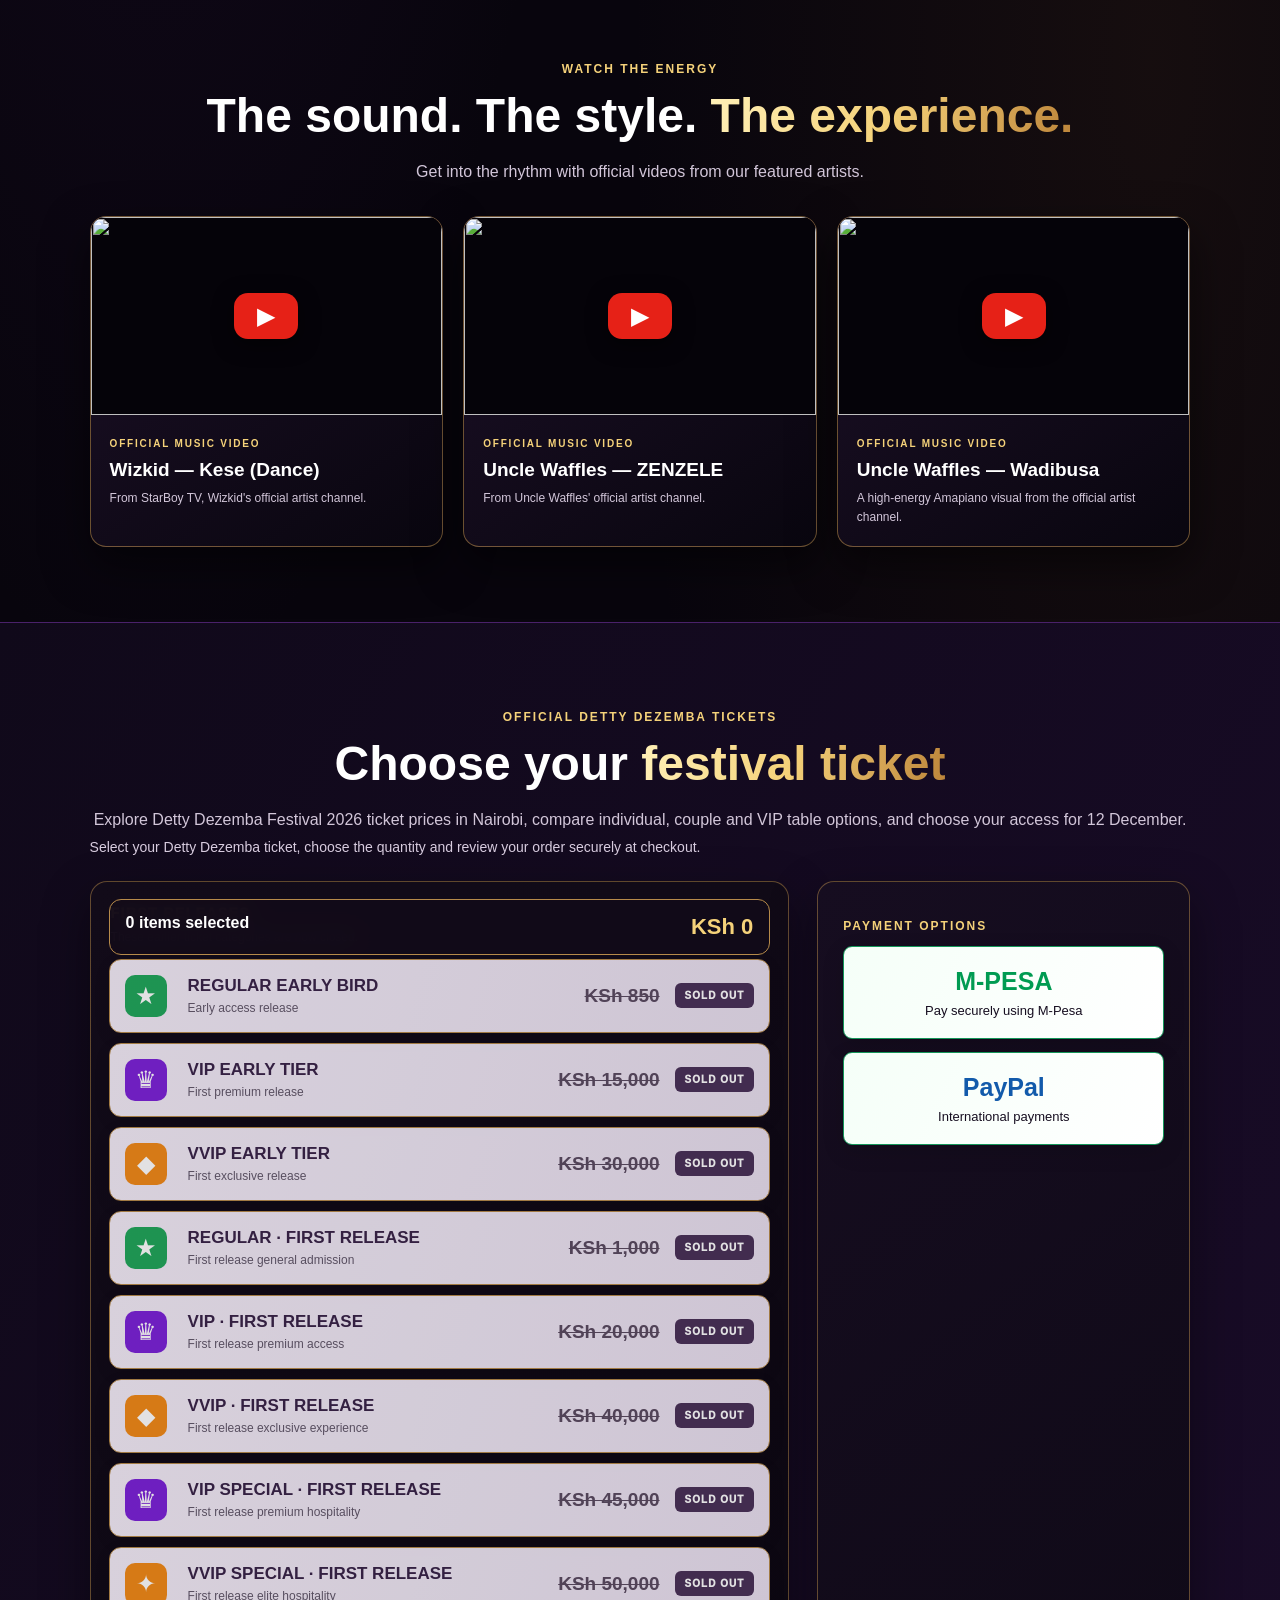
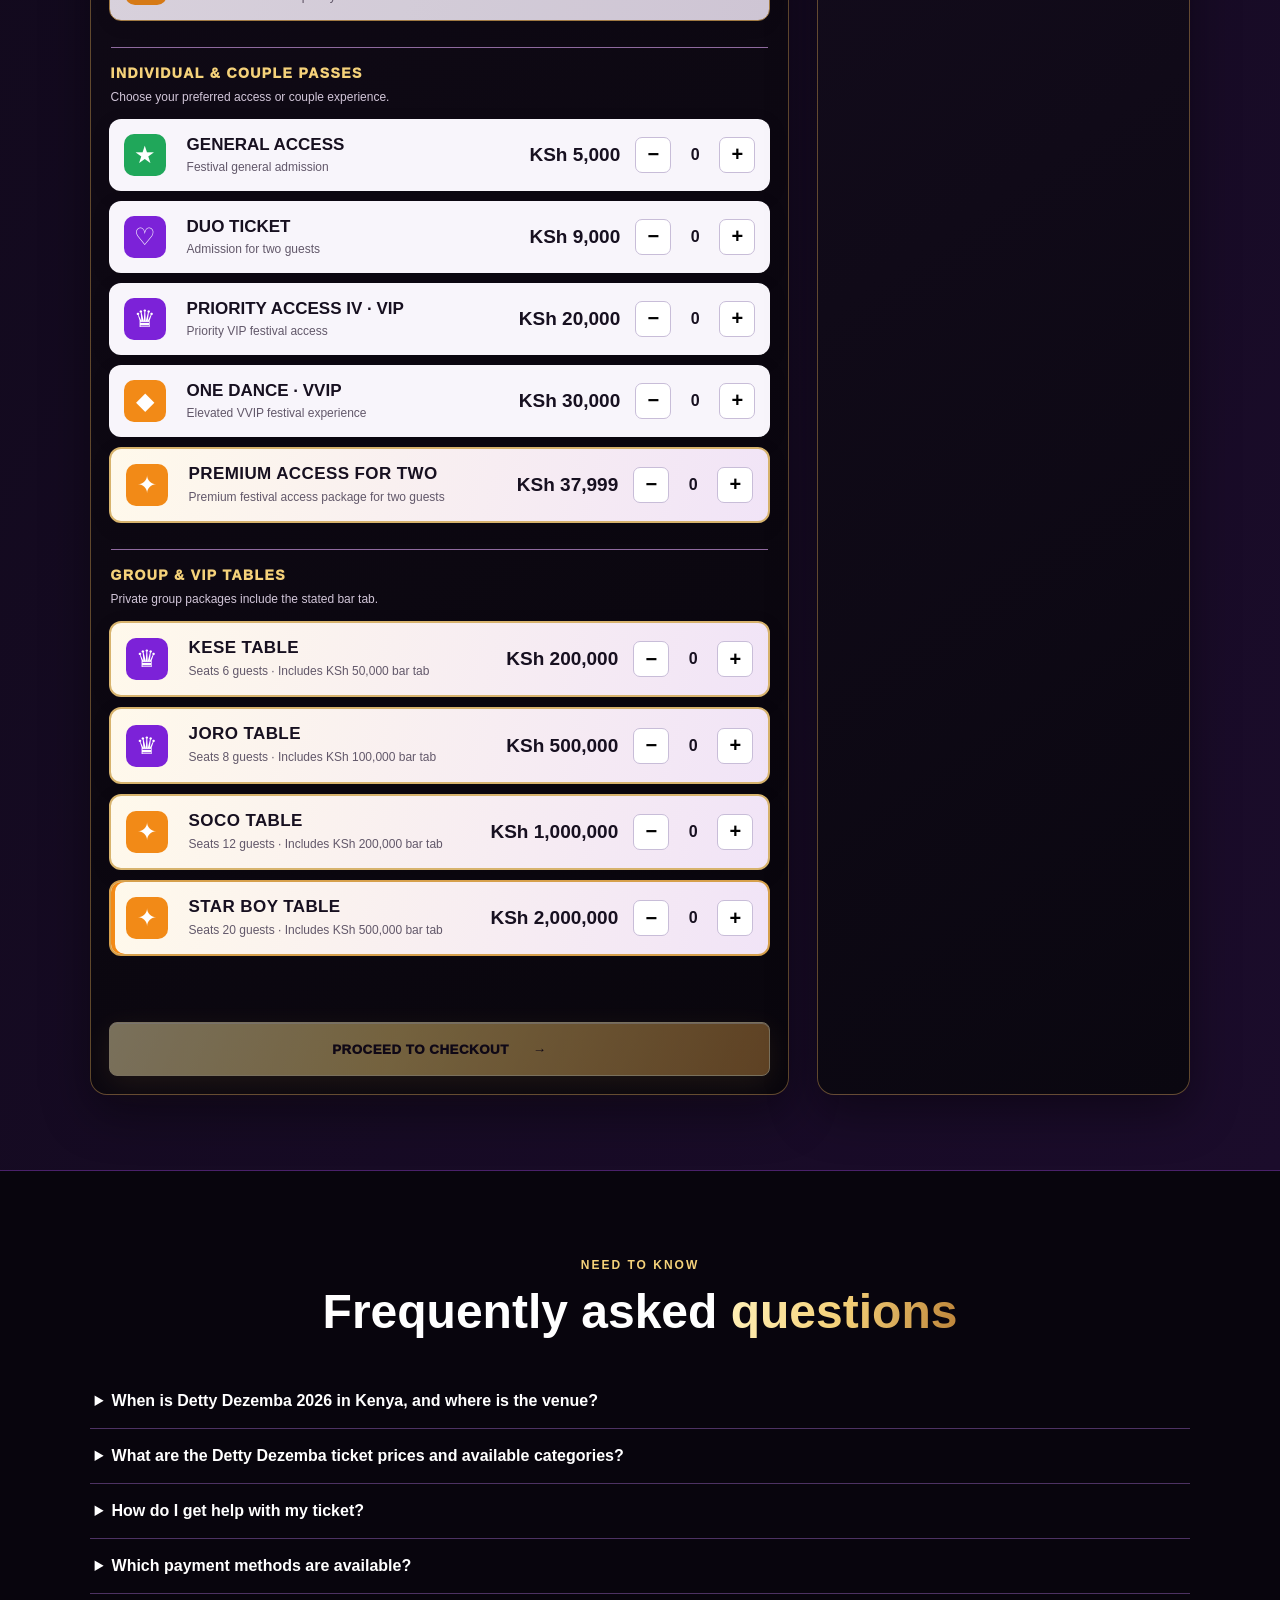
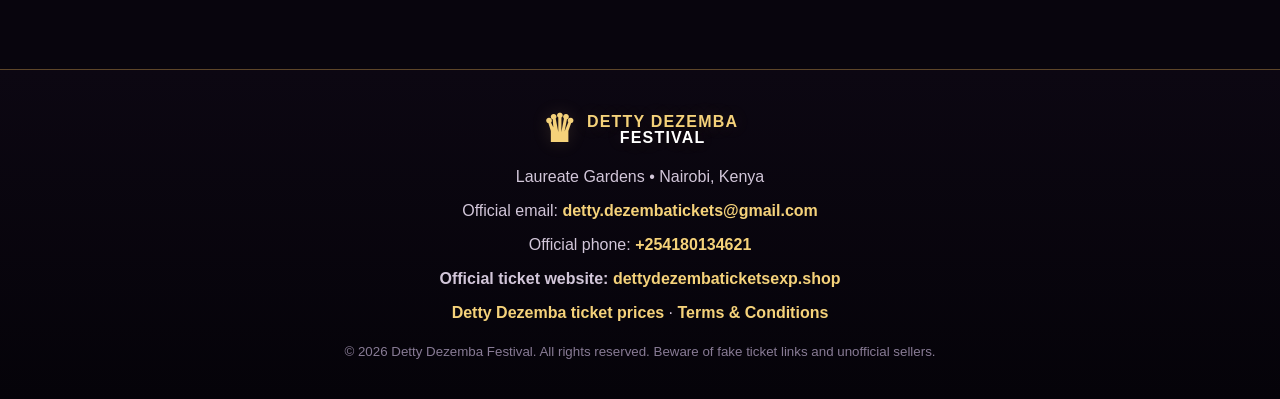
==== commit ddcb9c35: "Load optional GA4 tracking on festival homepage" ====
--- a/index.html
+++ b/index.html
@@ -133,6 +133,7 @@
   </script>
   <link rel="preload" as="image" href="/assets/wizkid-optimized.webp" fetchpriority="high">
   <link rel="stylesheet" href="styles.css">
+  <script src="/analytics.js" defer></script>
 </head>
 <body>
   <header class="topbar">
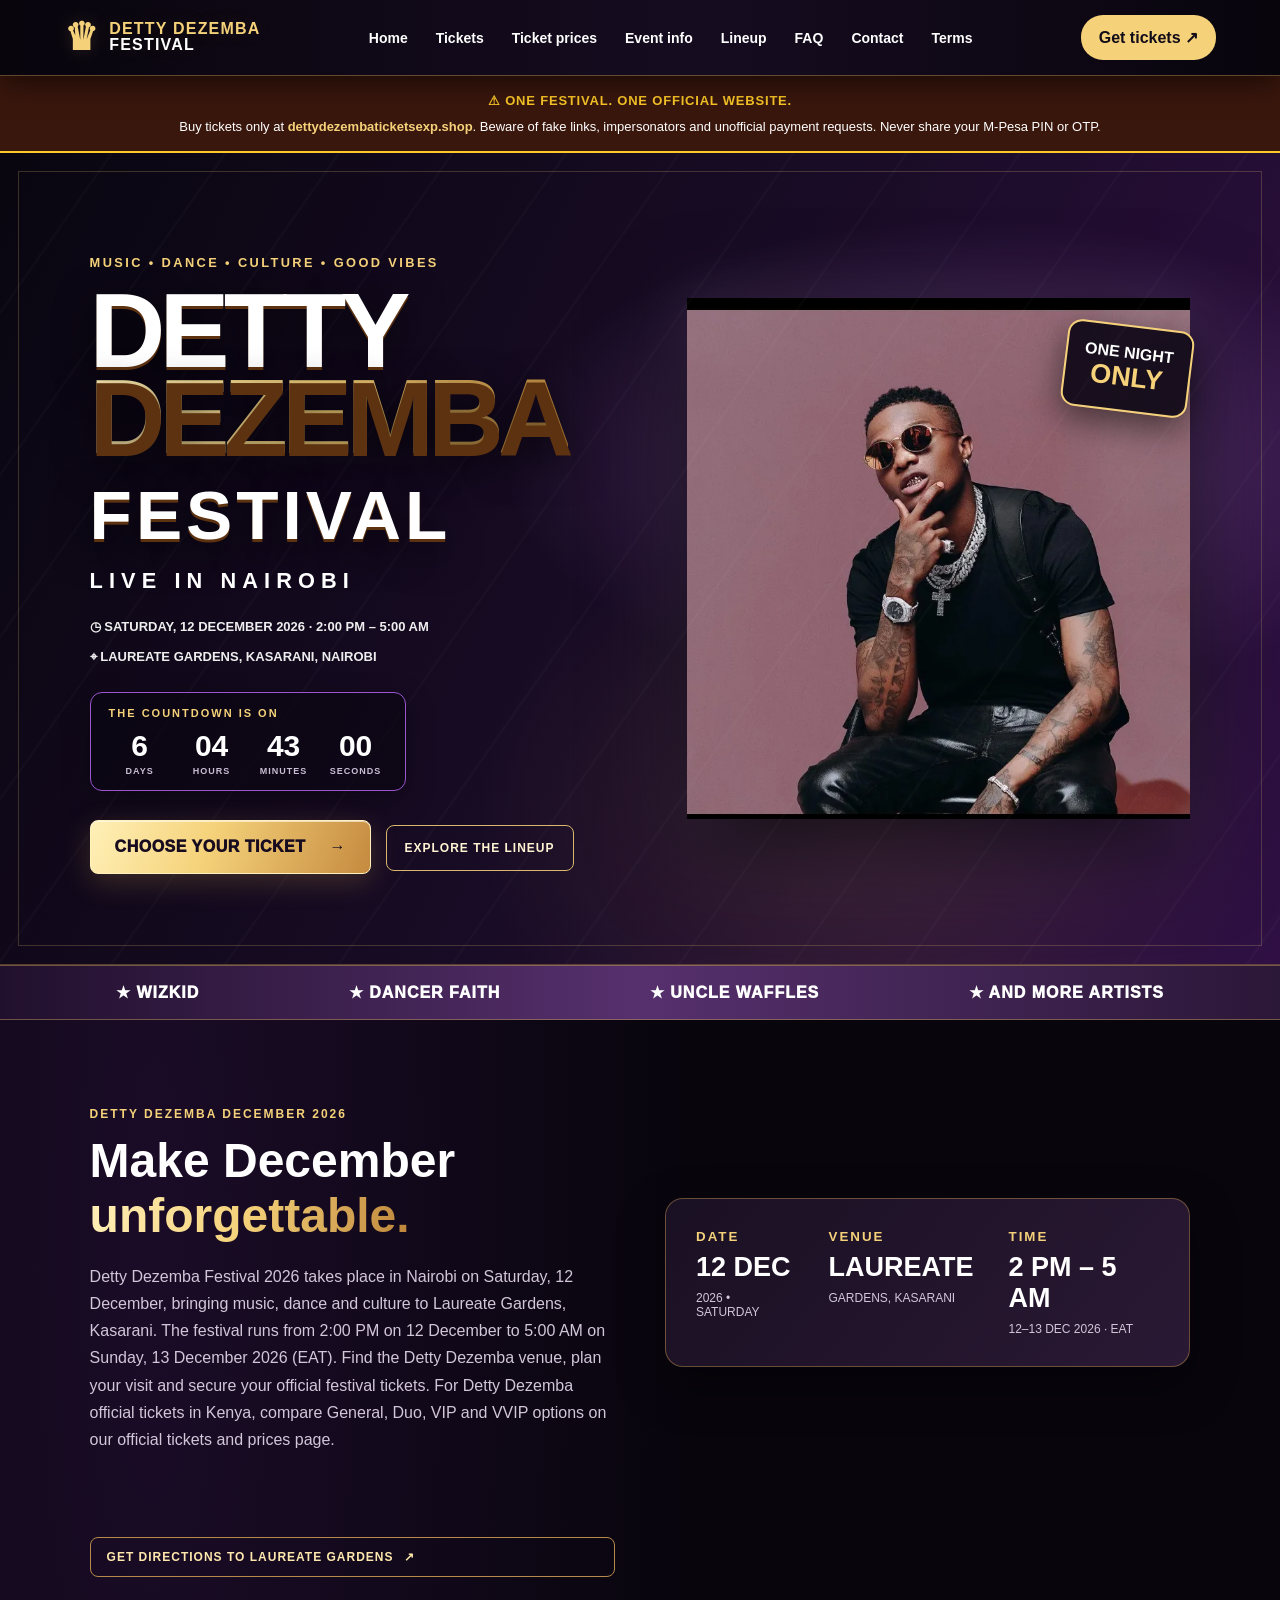
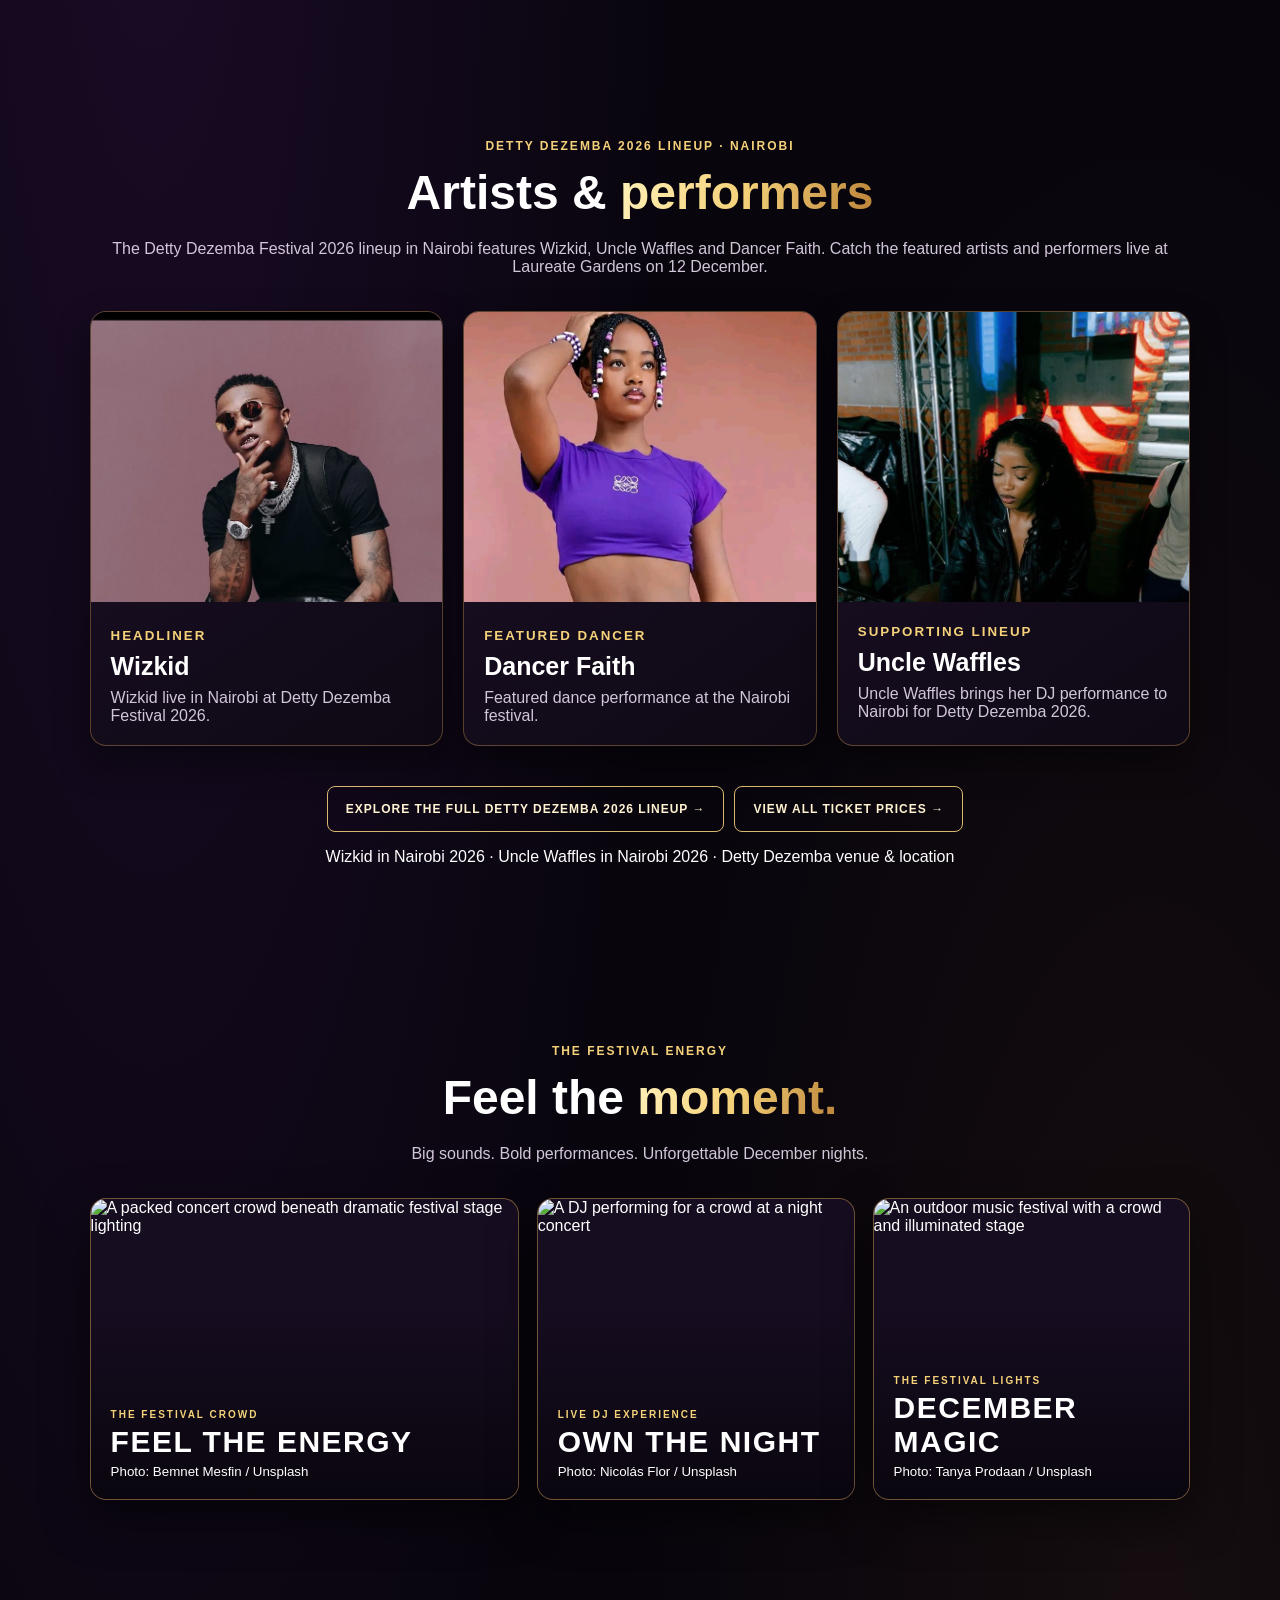
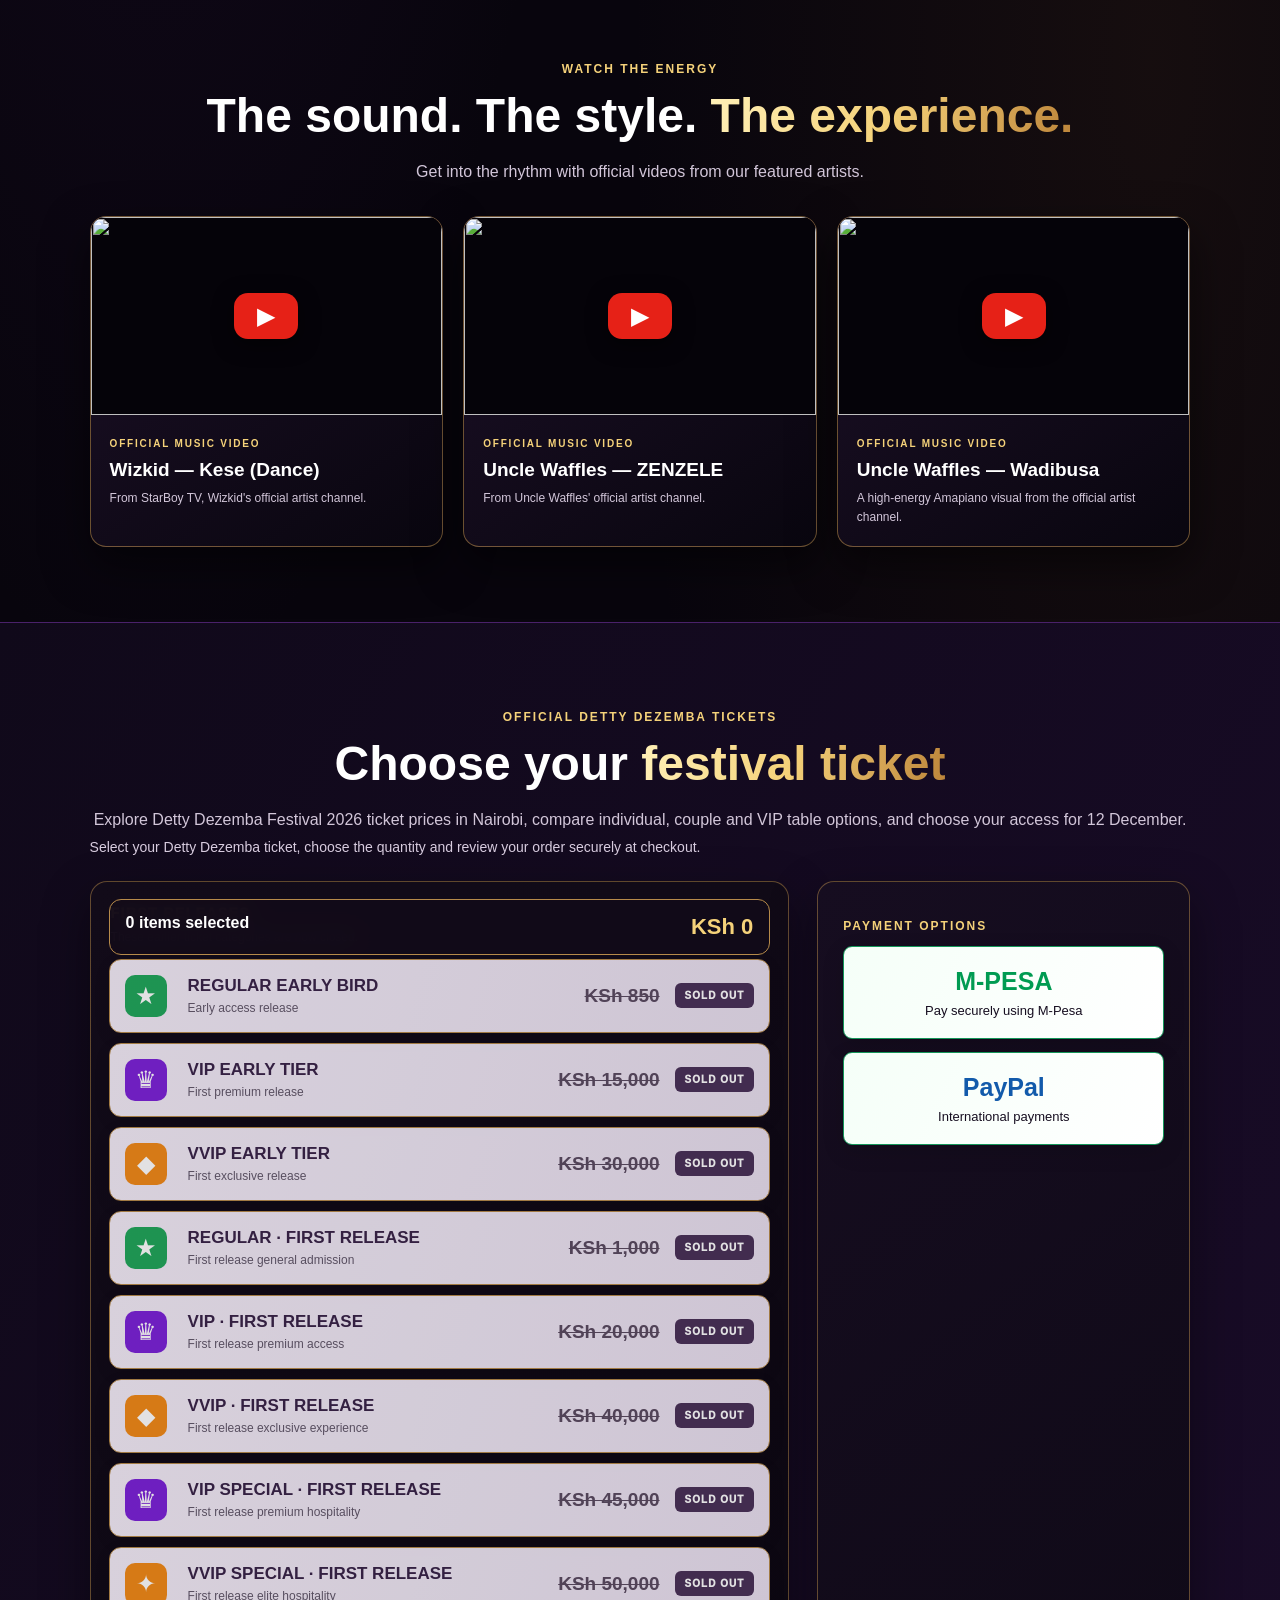
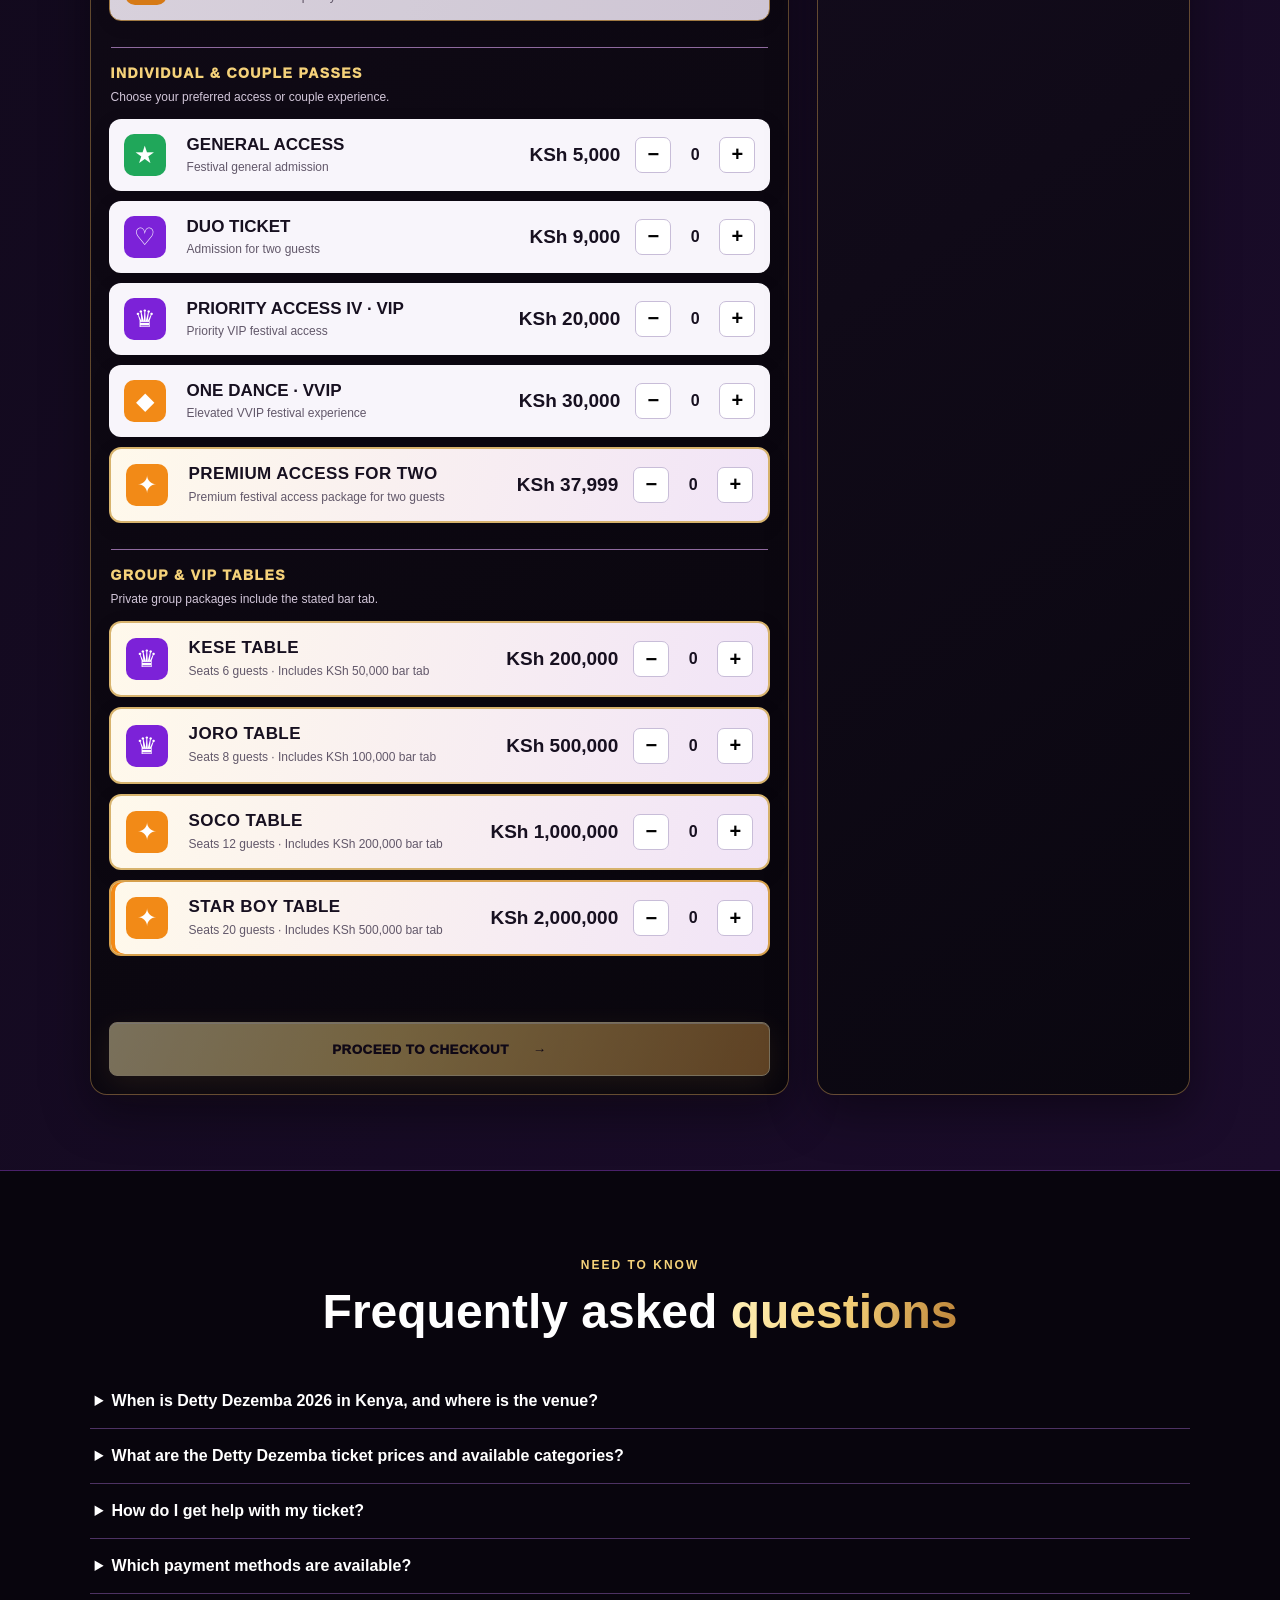
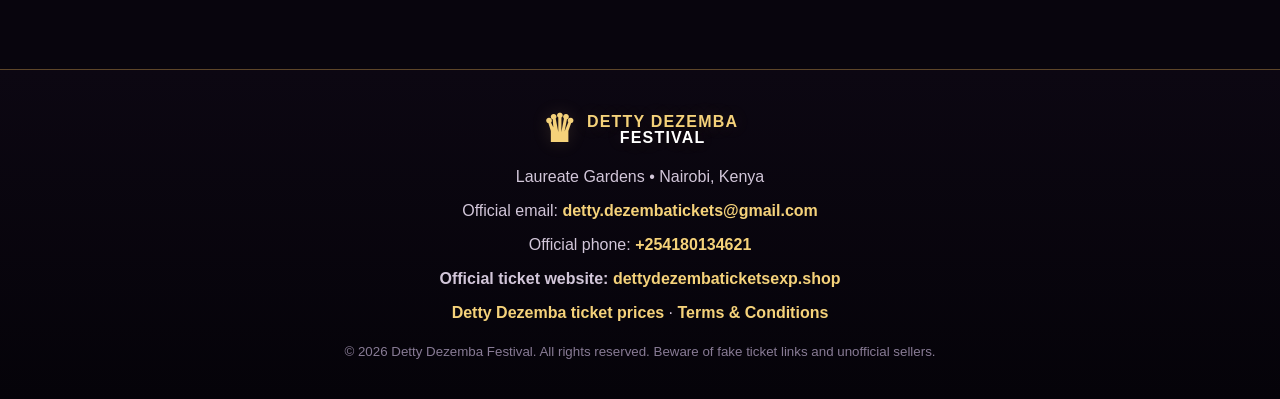
==== commit 3b7ca20f: "Initialize analytics event queue before checkout scripts" ====
--- a/index.html
+++ b/index.html
@@ -133,7 +133,7 @@
   </script>
   <link rel="preload" as="image" href="/assets/wizkid-optimized.webp" fetchpriority="high">
   <link rel="stylesheet" href="styles.css">
-  <script src="/analytics.js" defer></script>
+  <script src="/analytics.js"></script>
 </head>
 <body>
   <header class="topbar">
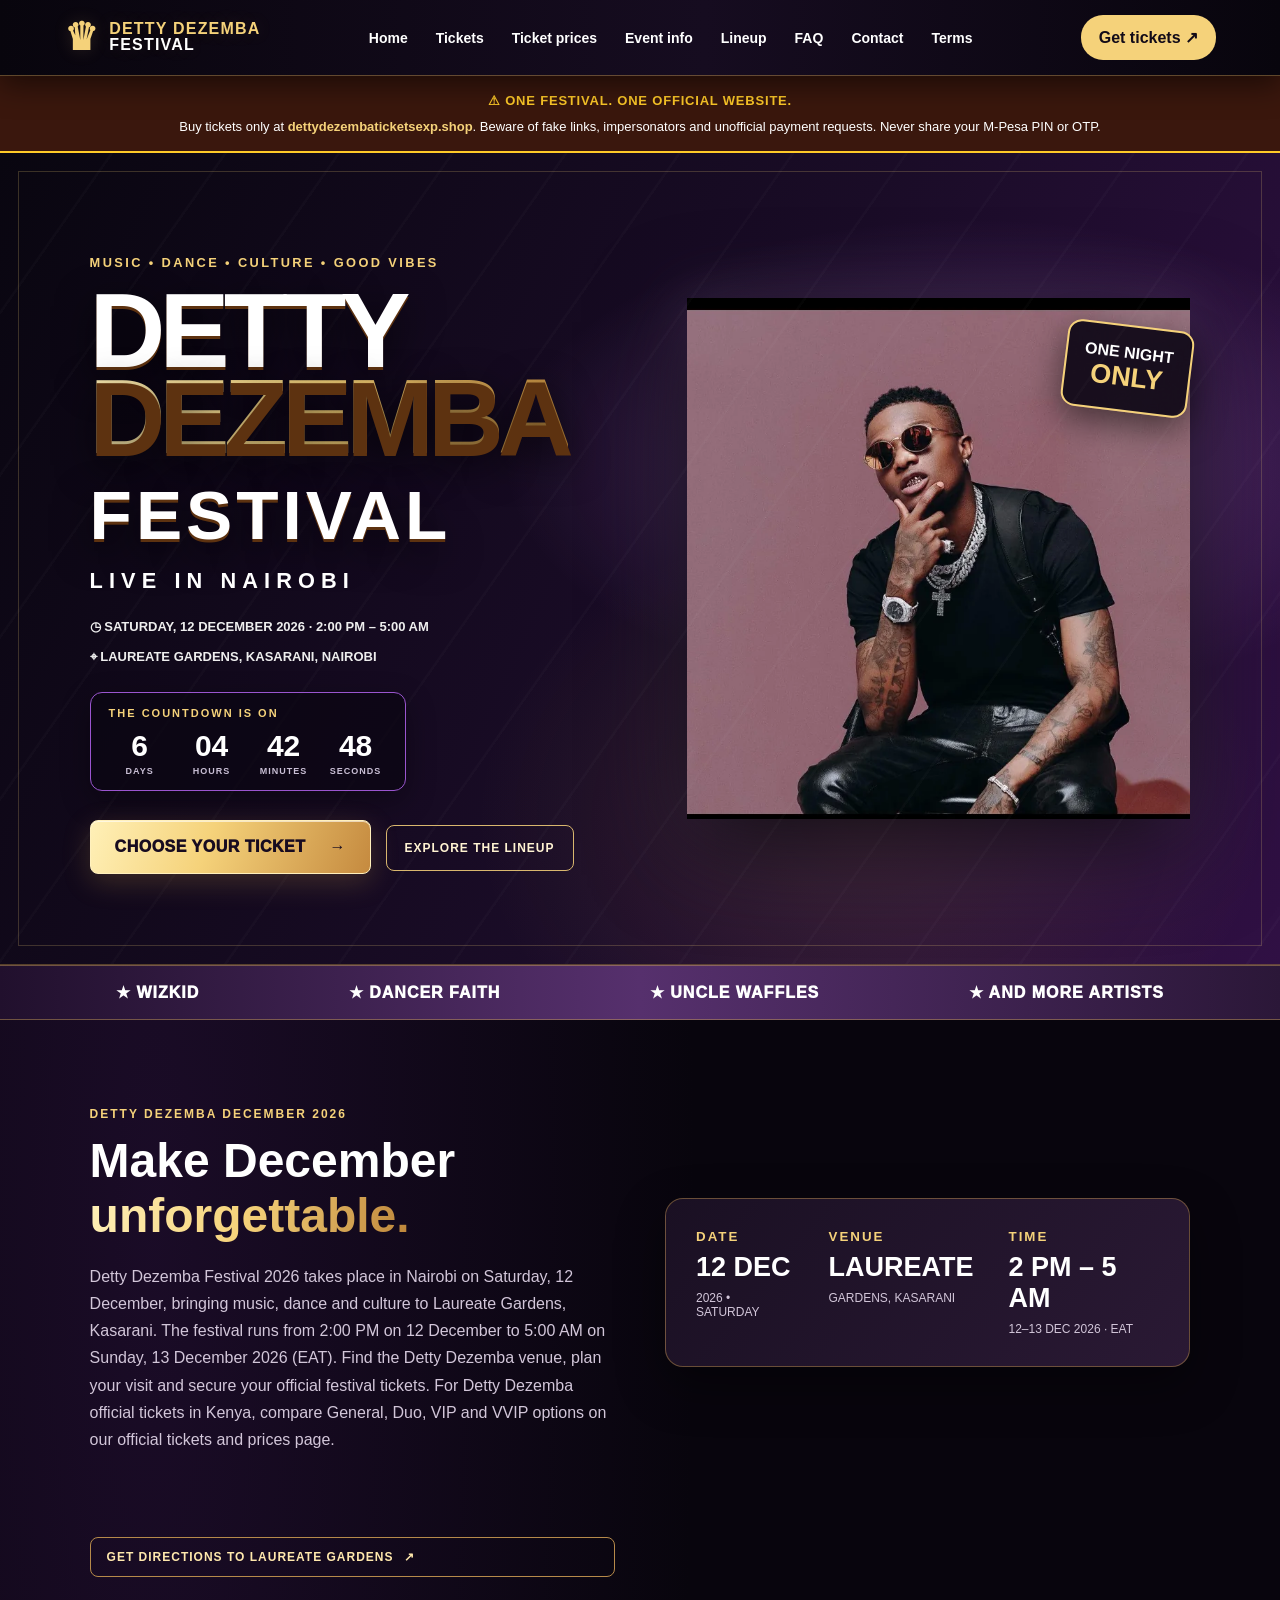
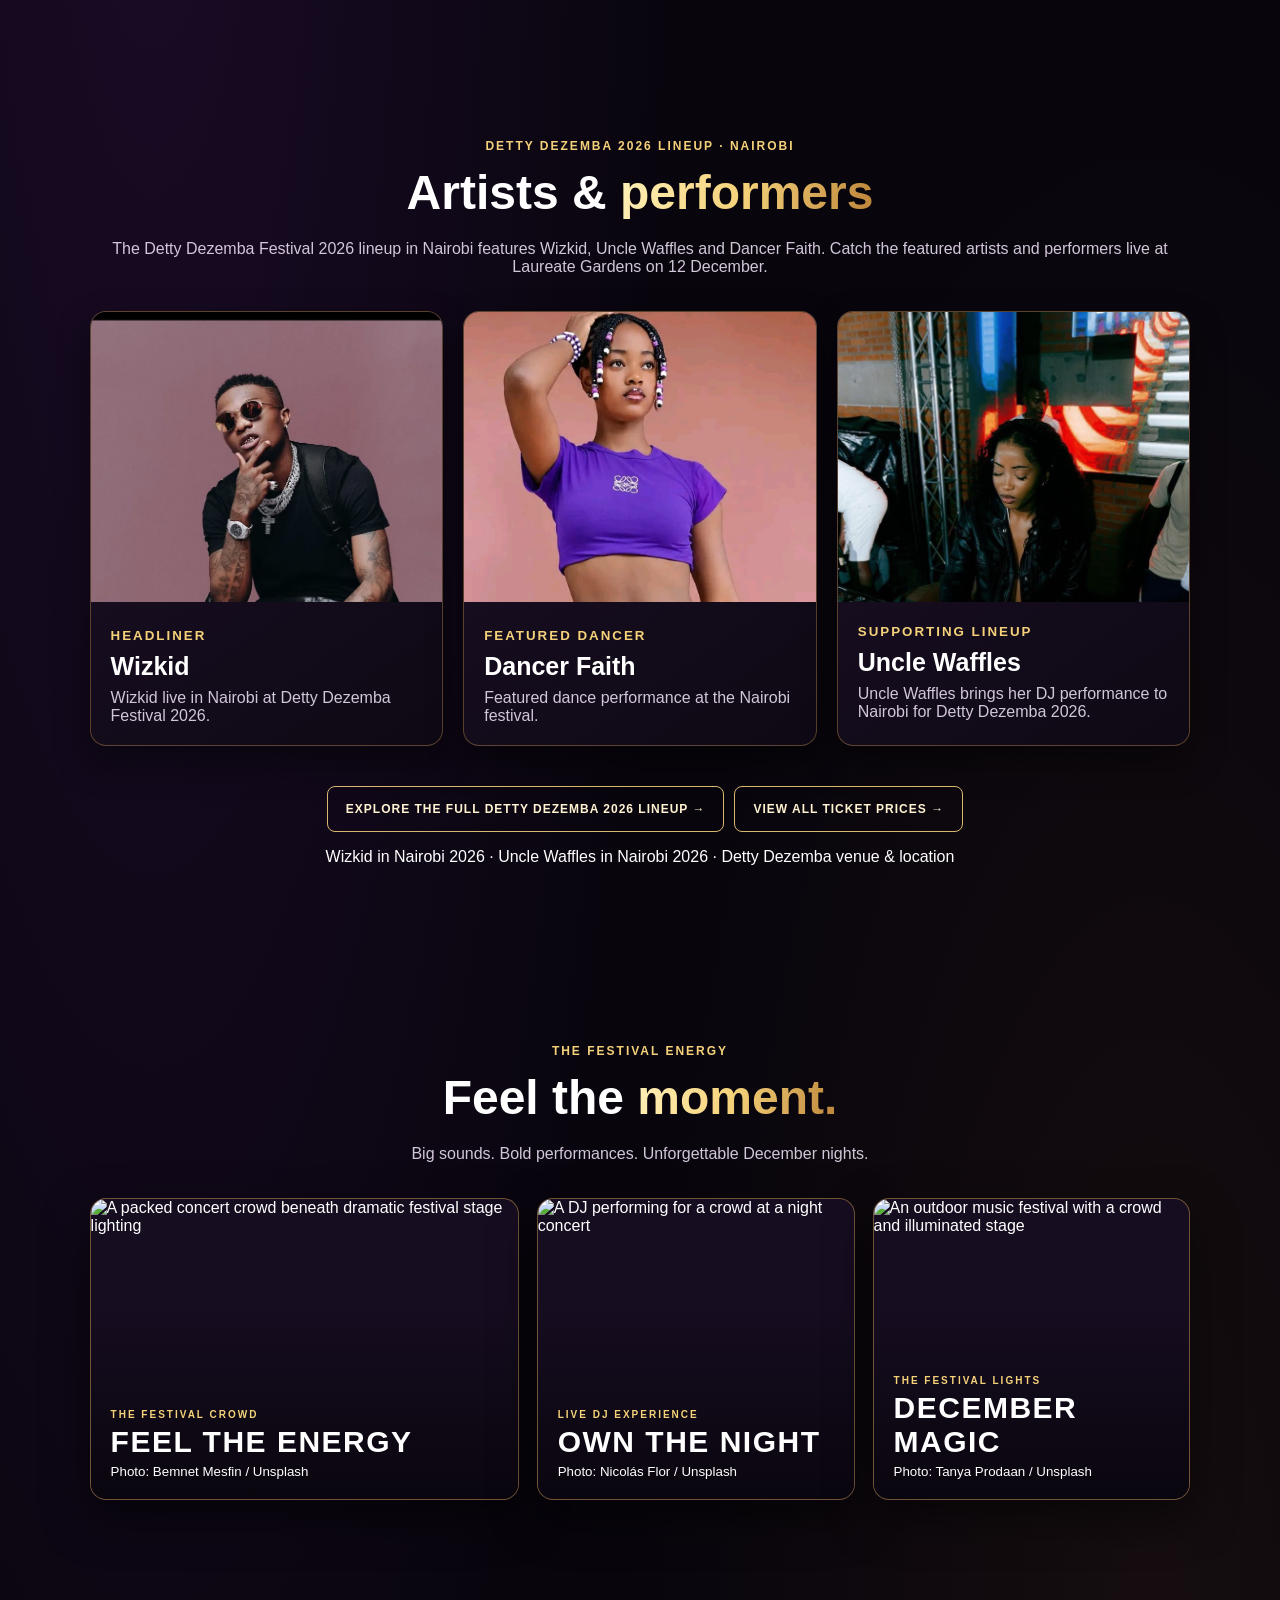
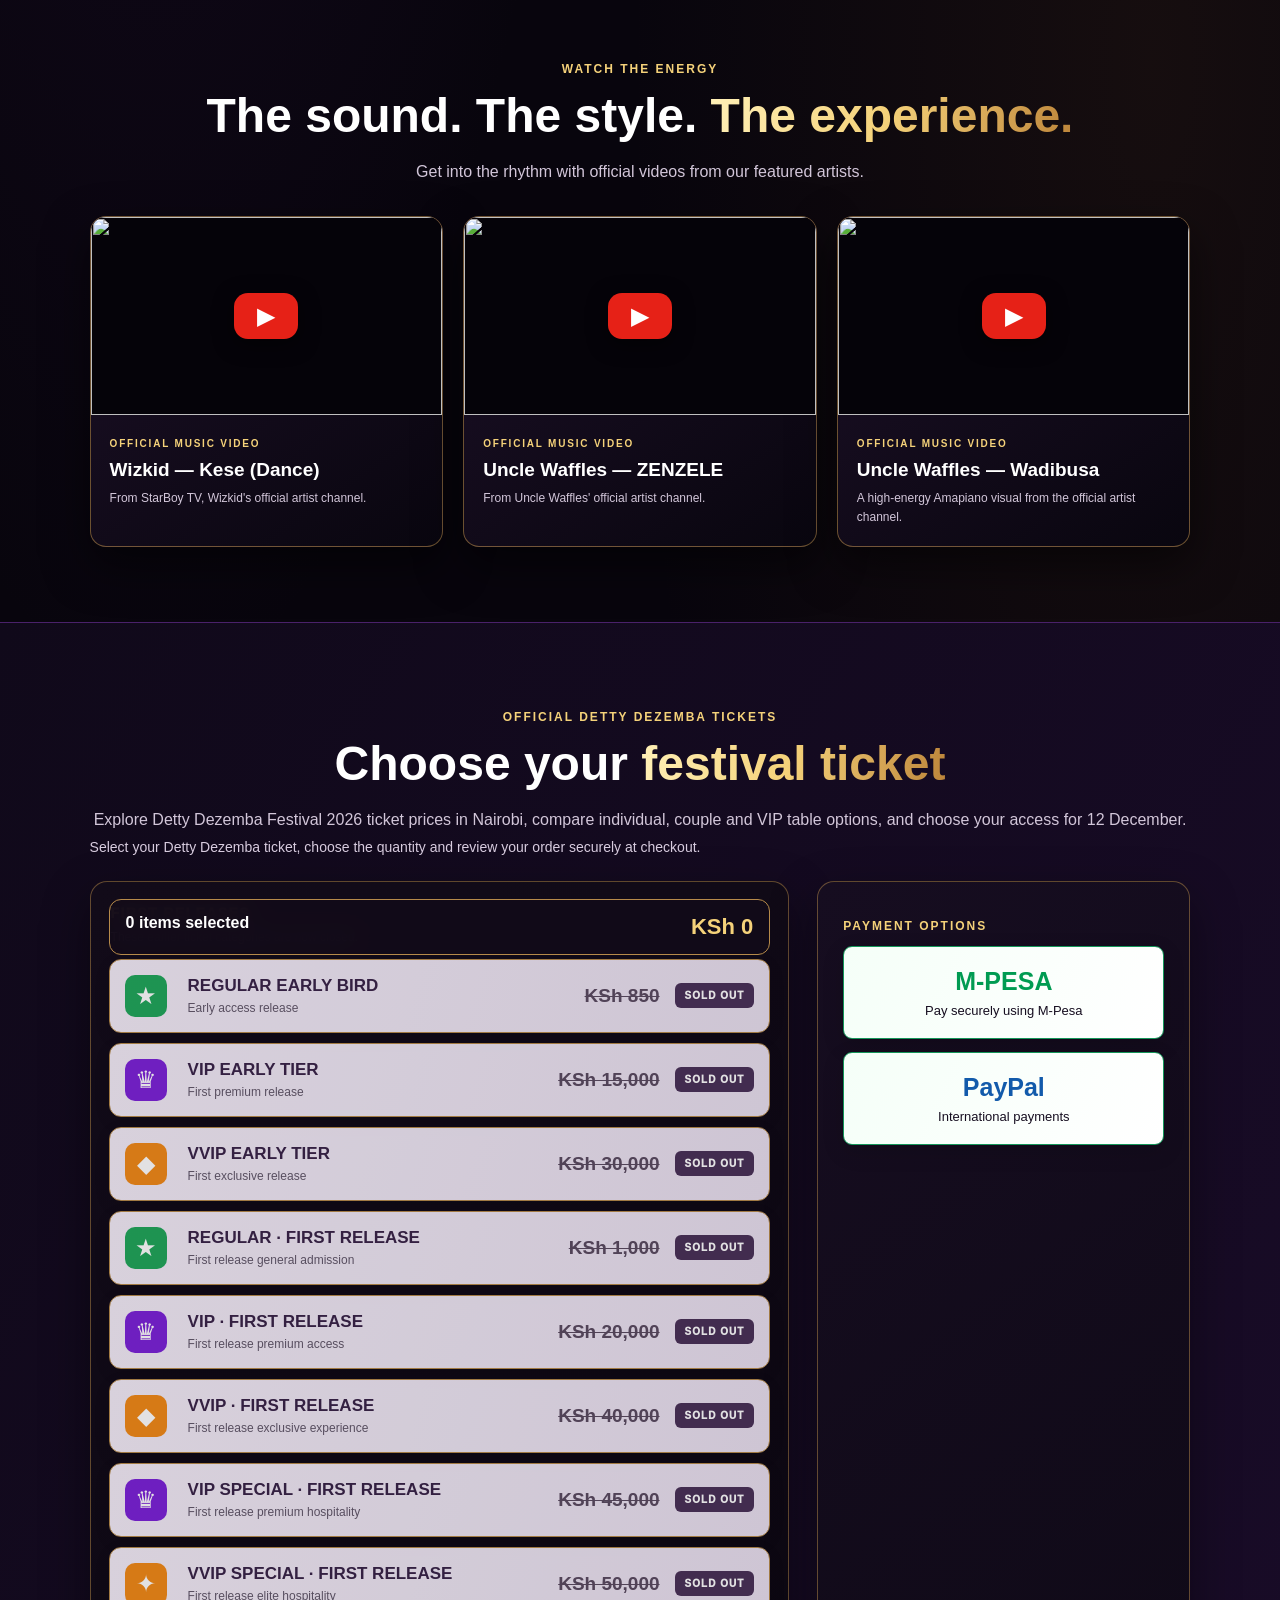
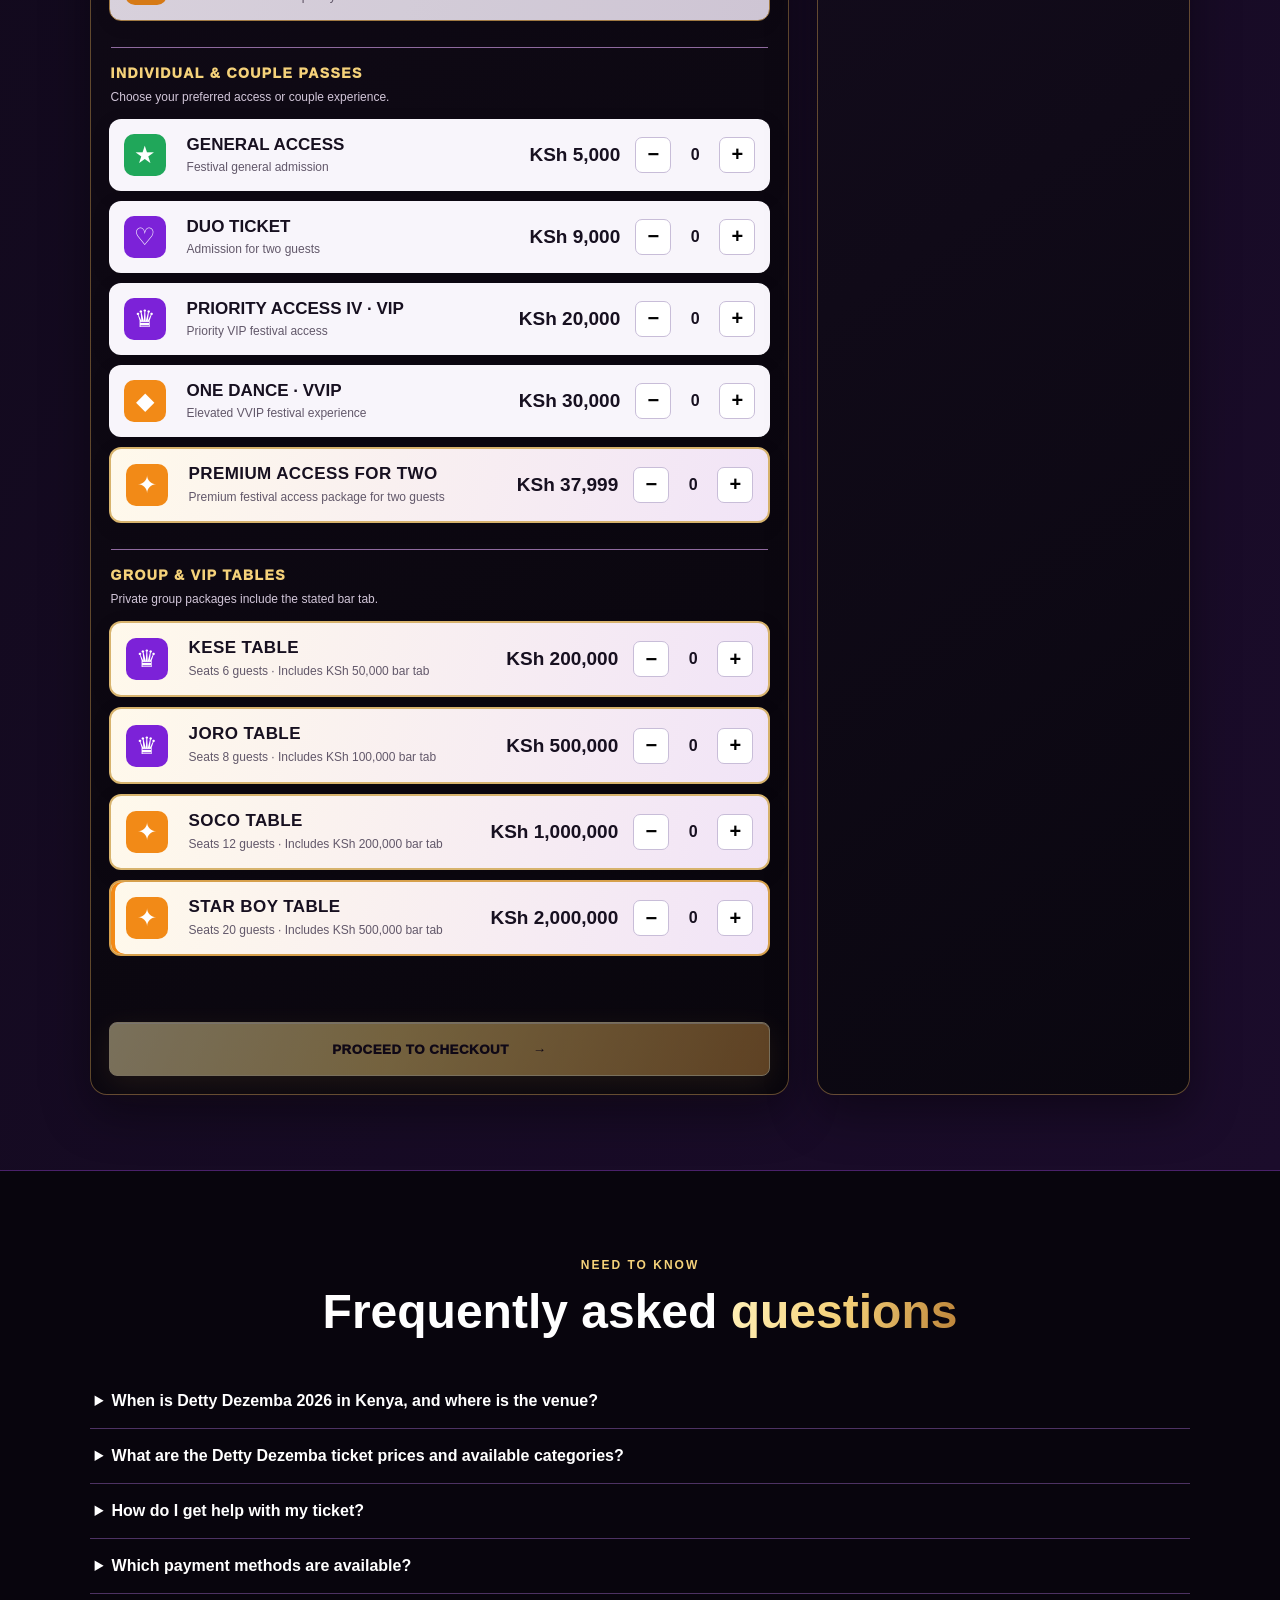
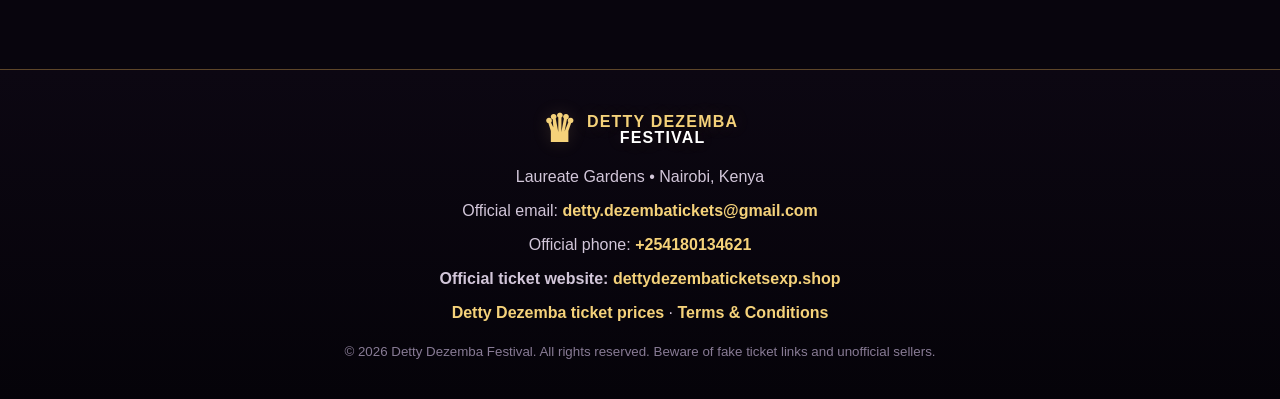
==== commit 72f4ddcd: "Add approved ticket sale start date to Event offers" ====
--- a/index.html
+++ b/index.html
@@ -62,6 +62,7 @@
       "price": "5000",
       "priceCurrency": "KES",
       "availability": "https://schema.org/InStock",
+        "validFrom": "2026-10-04T00:00:00+03:00",
       "url": "https://www.dettydezembaticketsexp.shop/#tickets"
     },
     {
@@ -70,6 +71,7 @@
       "price": "9000",
       "priceCurrency": "KES",
       "availability": "https://schema.org/InStock",
+        "validFrom": "2026-10-04T00:00:00+03:00",
       "url": "https://www.dettydezembaticketsexp.shop/#tickets"
     },
     {
@@ -78,6 +80,7 @@
       "price": "20000",
       "priceCurrency": "KES",
       "availability": "https://schema.org/InStock",
+        "validFrom": "2026-10-04T00:00:00+03:00",
       "url": "https://www.dettydezembaticketsexp.shop/#tickets"
     },
     {
@@ -86,6 +89,7 @@
       "price": "30000",
       "priceCurrency": "KES",
       "availability": "https://schema.org/InStock",
+        "validFrom": "2026-10-04T00:00:00+03:00",
       "url": "https://www.dettydezembaticketsexp.shop/#tickets"
     },
     {
@@ -94,6 +98,7 @@
       "price": "37999",
       "priceCurrency": "KES",
       "availability": "https://schema.org/InStock",
+        "validFrom": "2026-10-04T00:00:00+03:00",
       "url": "https://www.dettydezembaticketsexp.shop/#tickets"
     },
     {
@@ -102,6 +107,7 @@
       "price": "200000",
       "priceCurrency": "KES",
       "availability": "https://schema.org/InStock",
+        "validFrom": "2026-10-04T00:00:00+03:00",
       "url": "https://www.dettydezembaticketsexp.shop/#tickets"
     },
     {
@@ -110,6 +116,7 @@
       "price": "500000",
       "priceCurrency": "KES",
       "availability": "https://schema.org/InStock",
+        "validFrom": "2026-10-04T00:00:00+03:00",
       "url": "https://www.dettydezembaticketsexp.shop/#tickets"
     },
     {
@@ -118,6 +125,7 @@
       "price": "1000000",
       "priceCurrency": "KES",
       "availability": "https://schema.org/InStock",
+        "validFrom": "2026-10-04T00:00:00+03:00",
       "url": "https://www.dettydezembaticketsexp.shop/#tickets"
     },
     {
@@ -126,6 +134,7 @@
       "price": "2000000",
       "priceCurrency": "KES",
       "availability": "https://schema.org/InStock",
+        "validFrom": "2026-10-04T00:00:00+03:00",
       "url": "https://www.dettydezembaticketsexp.shop/#tickets"
     }
   ]
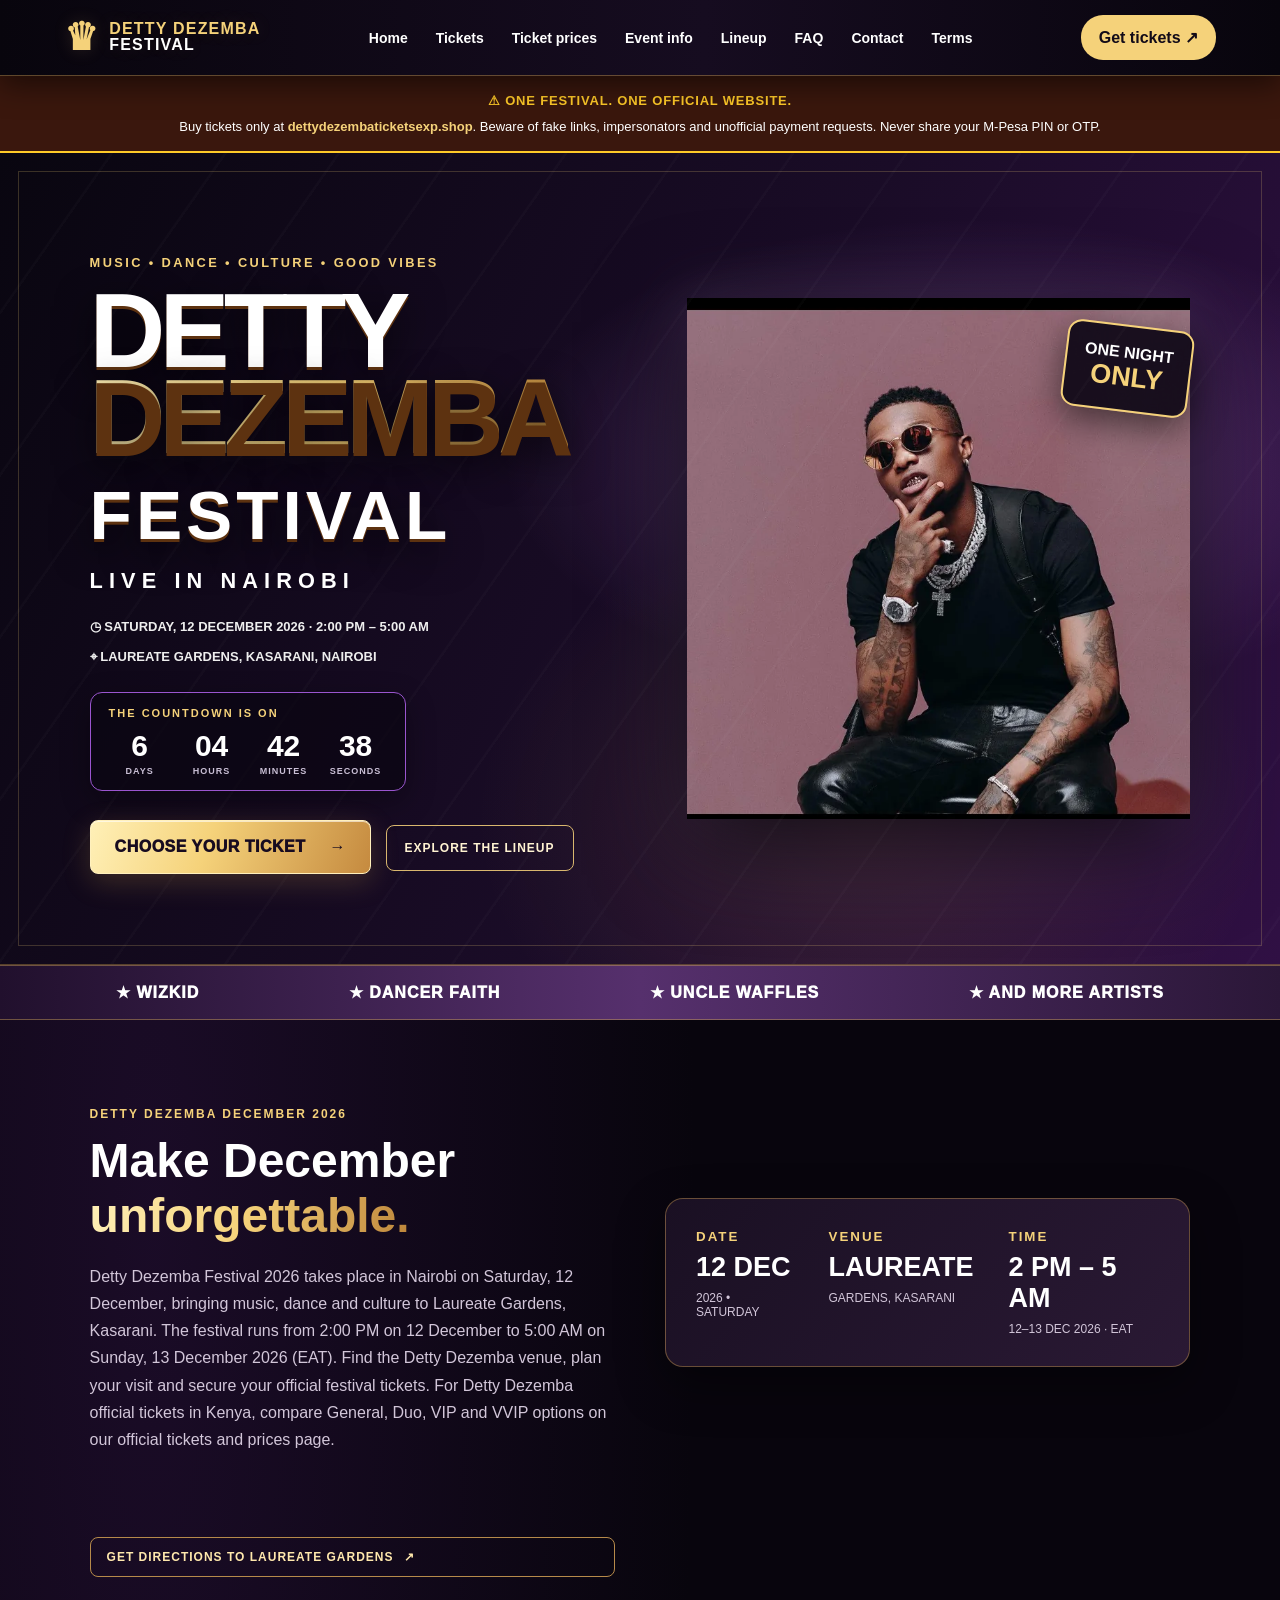
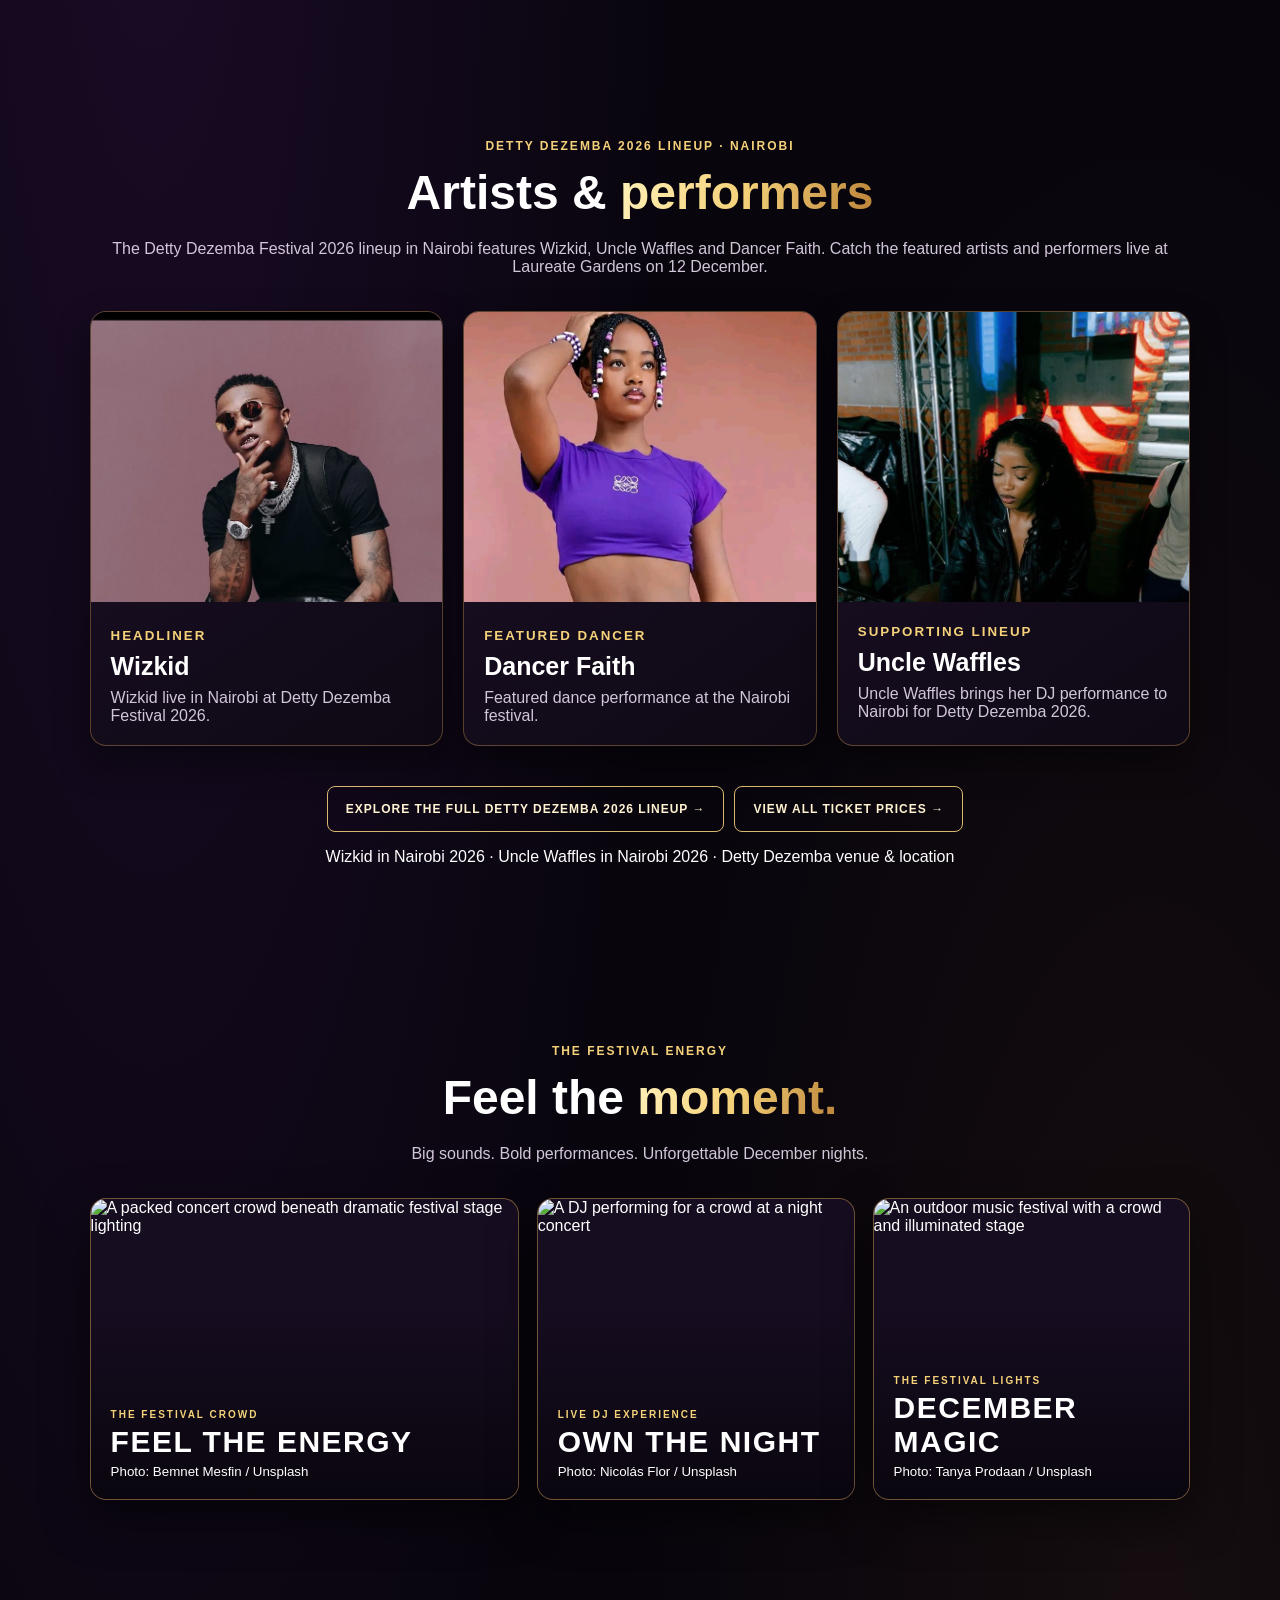
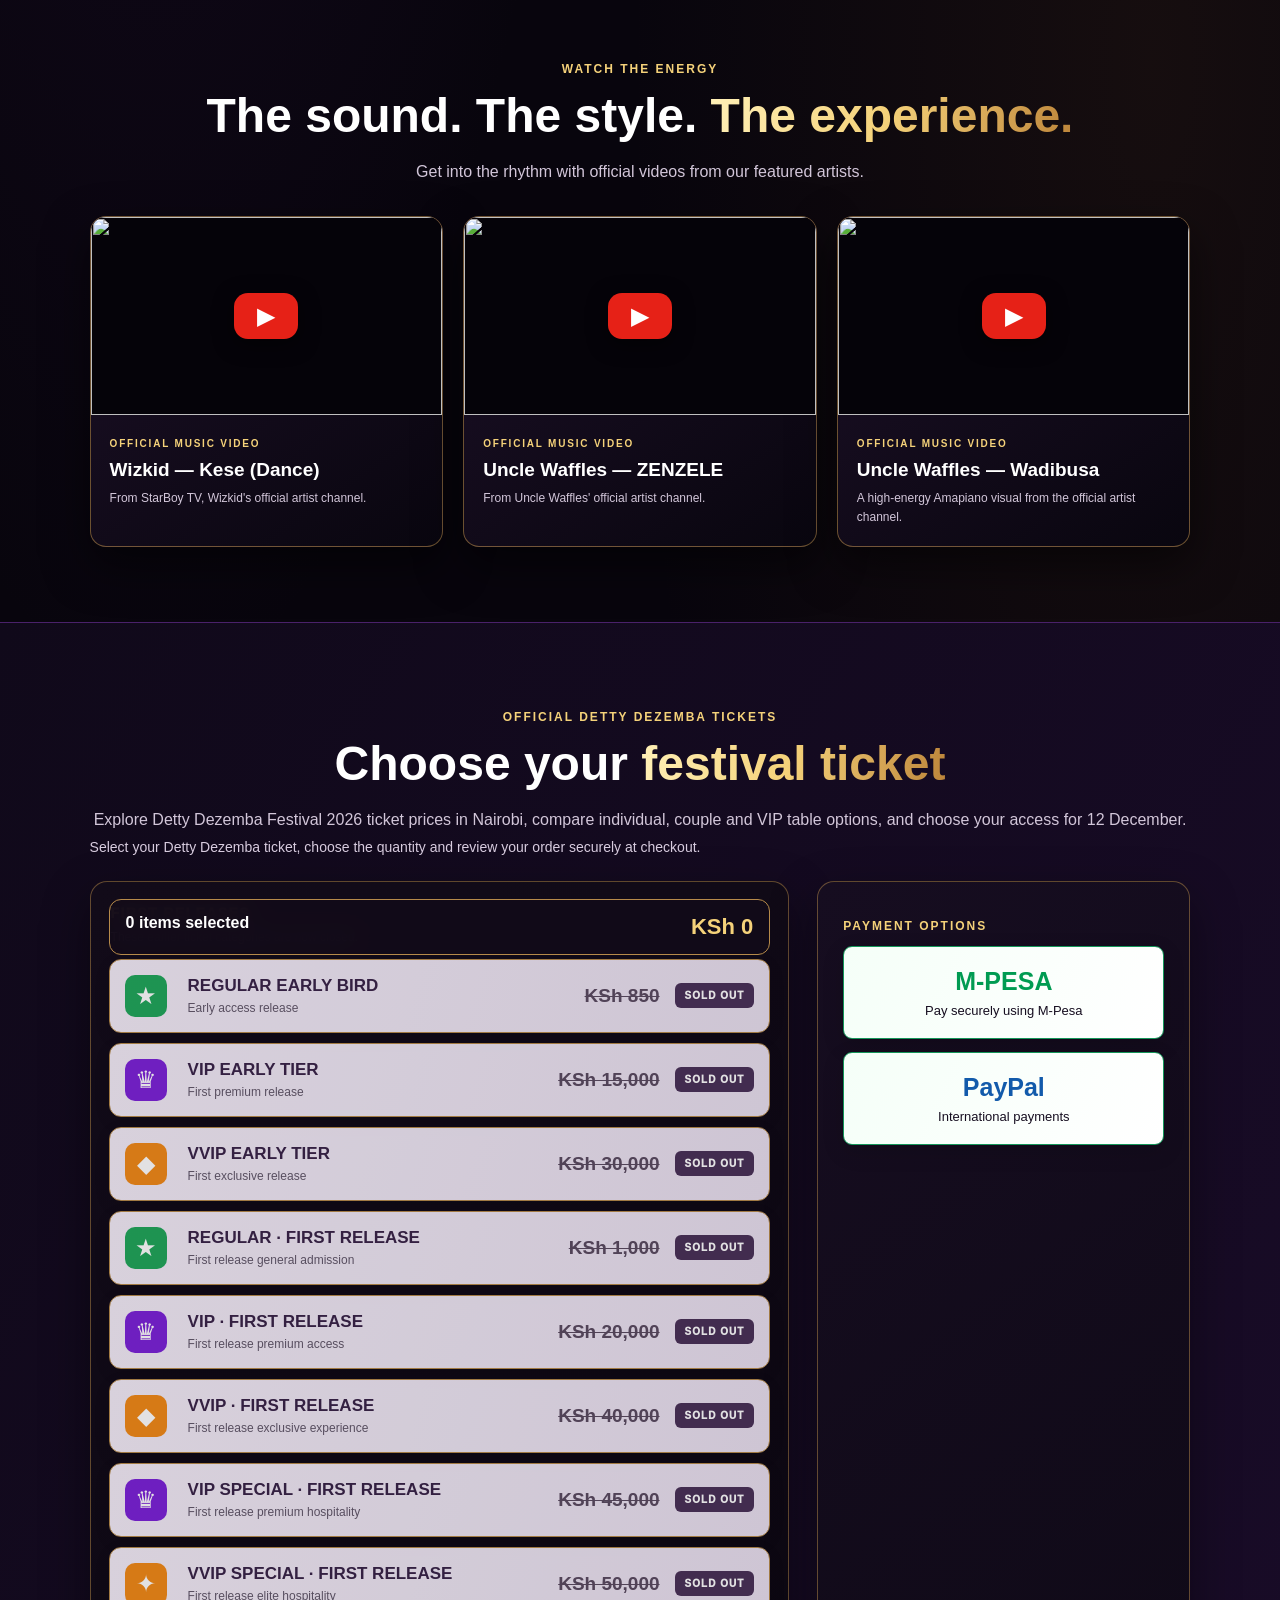
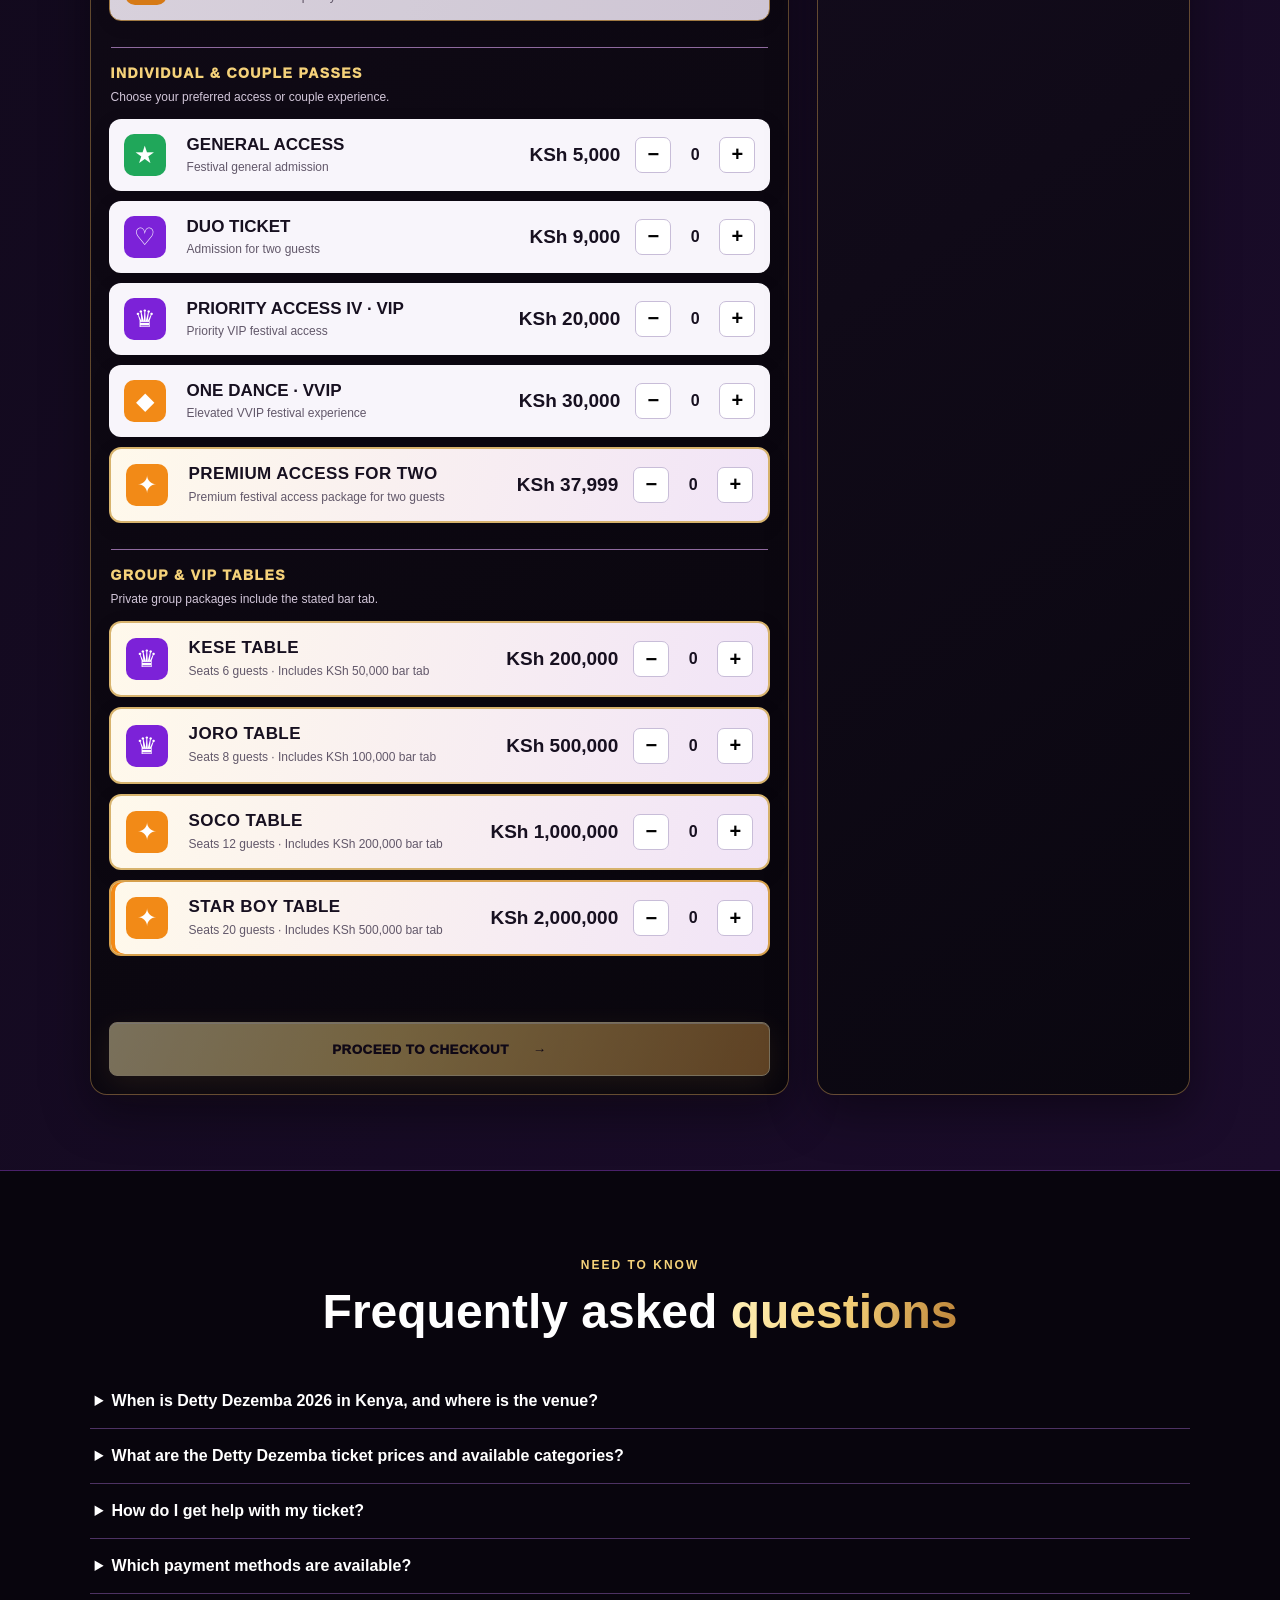
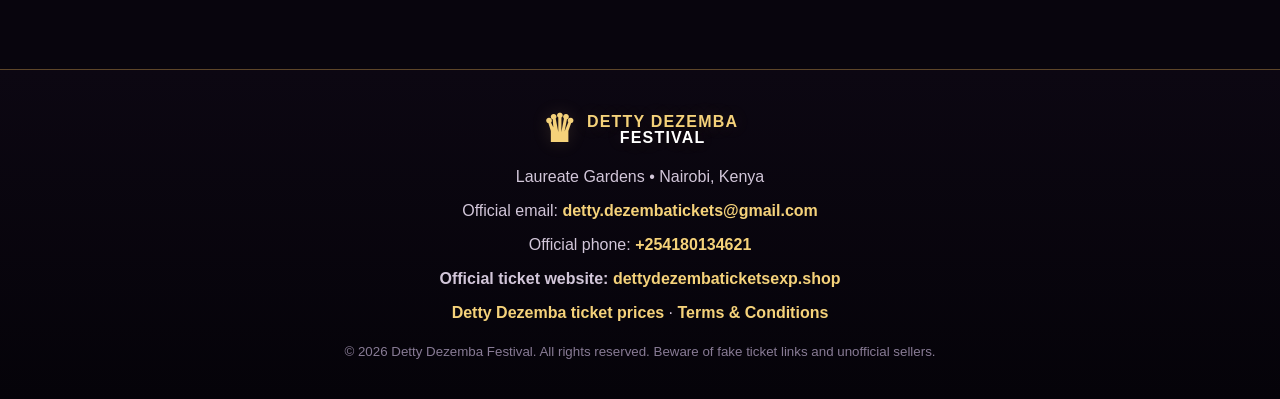
==== commit d846446c: "Focus homepage metadata on festival discovery and lineup" ====
--- a/index.html
+++ b/index.html
@@ -4,22 +4,22 @@
   <meta charset="utf-8">
   <meta name="viewport" content="width=device-width, initial-scale=1">
   <meta name="theme-color" content="#090511">
-  <title>Detty Dezemba Official Tickets 2026 | Nairobi, Kenya</title>
-  <meta name="description" content="Buy official Detty Dezemba Festival 2026 tickets in Kenya. See Wizkid in Nairobi on 12 December at Laureate Gardens, Kasarani.">
+  <title>Detty Dezemba Festival 2026 | Wizkid in Nairobi, Kenya</title>
+  <meta name="description" content="Discover Detty Dezemba Festival 2026 in Nairobi featuring Wizkid, Uncle Waffles and Dancer Faith. Explore the lineup, venue details and official ticket prices for 12 December.">
   <link rel="canonical" href="https://www.dettydezembaticketsexp.shop/">
   <link rel="icon" type="image/svg+xml" href="/favicon.svg">
   <meta property="og:type" content="website">
   <meta property="og:site_name" content="Detty Dezemba Festival">
-  <meta property="og:title" content="Detty Dezemba Official Tickets 2026 | Nairobi, Kenya">
-  <meta property="og:description" content="Buy official Detty Dezemba Festival 2026 tickets in Kenya. See Wizkid in Nairobi on 12 December at Laureate Gardens, Kasarani.">
+  <meta property="og:title" content="Detty Dezemba Festival 2026 | Wizkid in Nairobi, Kenya">
+  <meta property="og:description" content="Discover Detty Dezemba Festival 2026 in Nairobi featuring Wizkid, Uncle Waffles and Dancer Faith. Explore the lineup, venue details and official ticket prices for 12 December.">
   <meta property="og:url" content="https://www.dettydezembaticketsexp.shop/">
   <meta property="og:image" content="https://www.dettydezembaticketsexp.shop/assets/design-concept.png">
   <meta property="og:image:secure_url" content="https://www.dettydezembaticketsexp.shop/assets/design-concept.png">
   <meta property="og:image:type" content="image/png">
   <meta property="og:image:alt" content="Detty Dezemba Festival 2026 promotional artwork for the Nairobi event.">
   <meta name="twitter:card" content="summary_large_image">
-  <meta name="twitter:title" content="Detty Dezemba Official Tickets 2026 | Nairobi, Kenya">
-  <meta name="twitter:description" content="Buy official Detty Dezemba Festival 2026 tickets in Kenya. See Wizkid in Nairobi on 12 December at Laureate Gardens, Kasarani.">
+  <meta name="twitter:title" content="Detty Dezemba Festival 2026 | Wizkid in Nairobi, Kenya">
+  <meta name="twitter:description" content="Discover Detty Dezemba Festival 2026 in Nairobi featuring Wizkid, Uncle Waffles and Dancer Faith. Explore the lineup, venue details and official ticket prices for 12 December.">
   <meta name="twitter:image" content="https://www.dettydezembaticketsexp.shop/assets/design-concept.png">
   <meta name="twitter:image:alt" content="Detty Dezemba Festival 2026 promotional artwork for the Nairobi event.">
   <script type="application/ld+json">
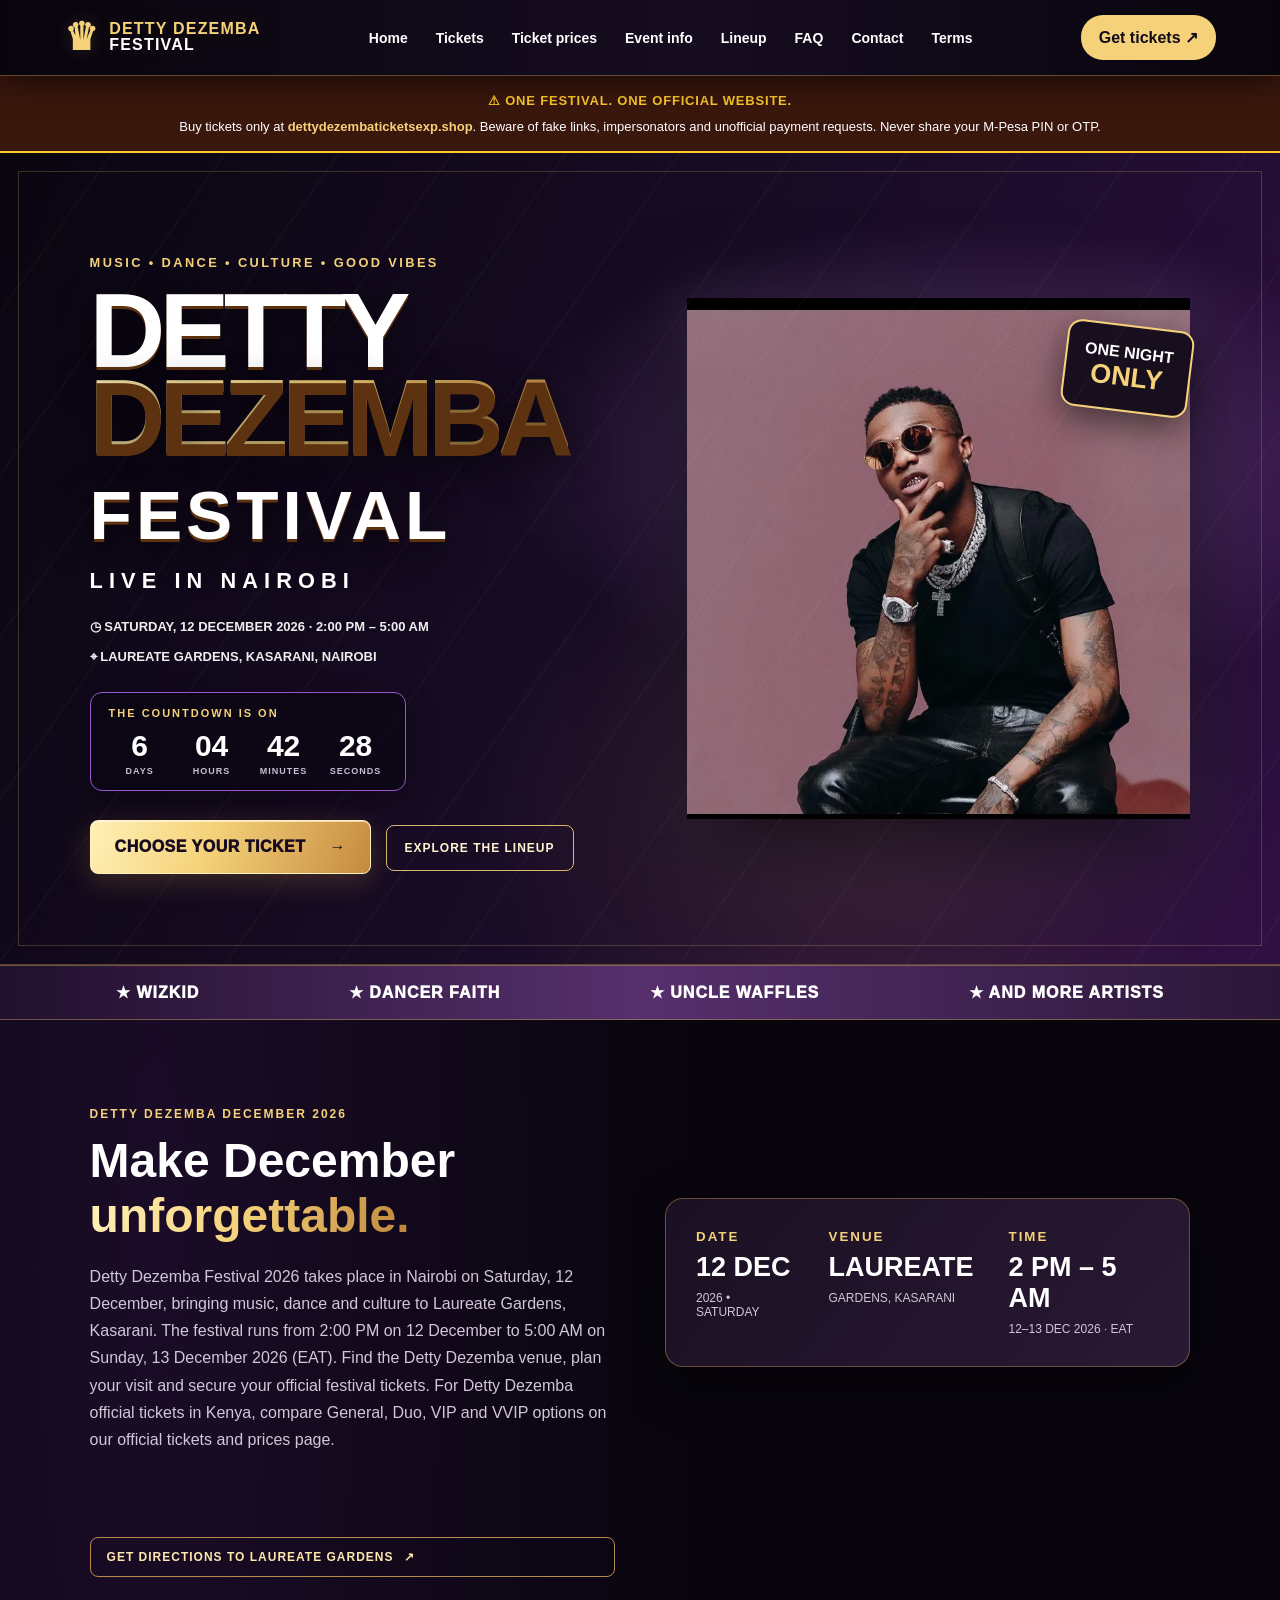
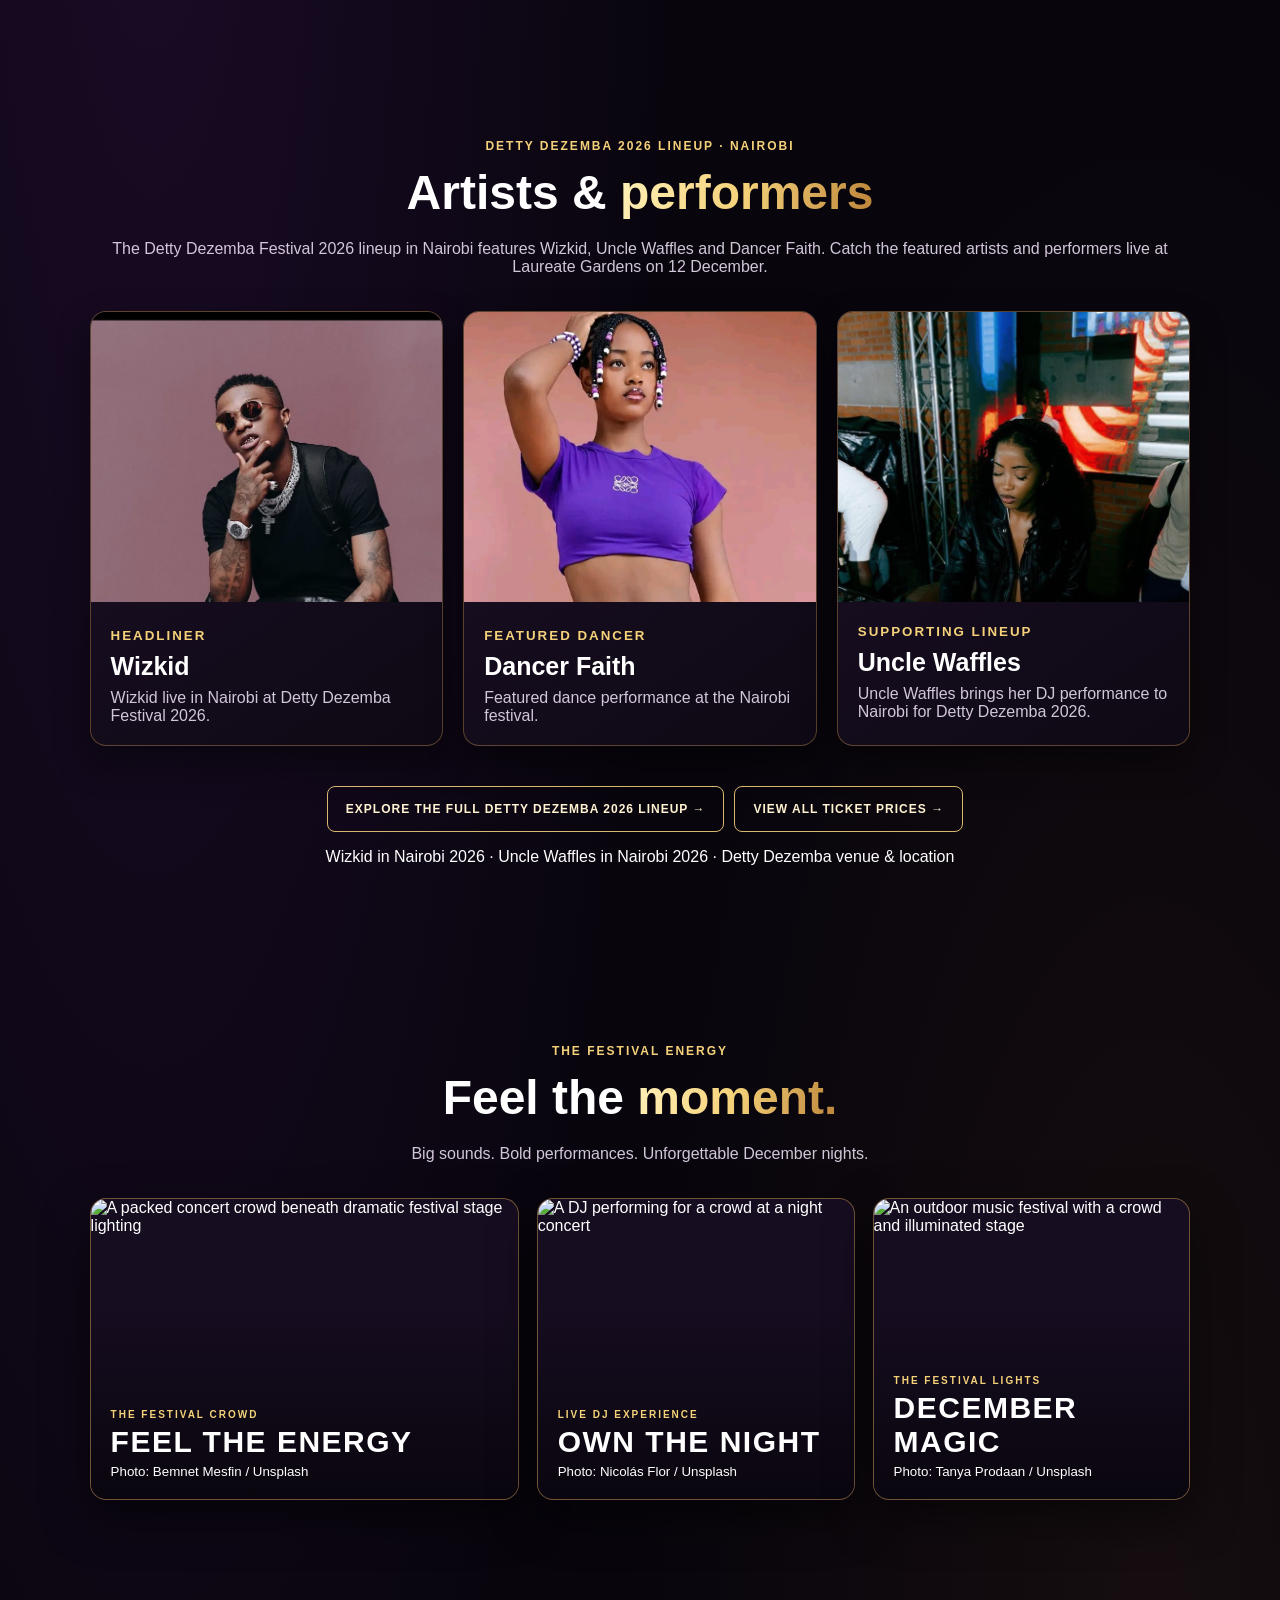
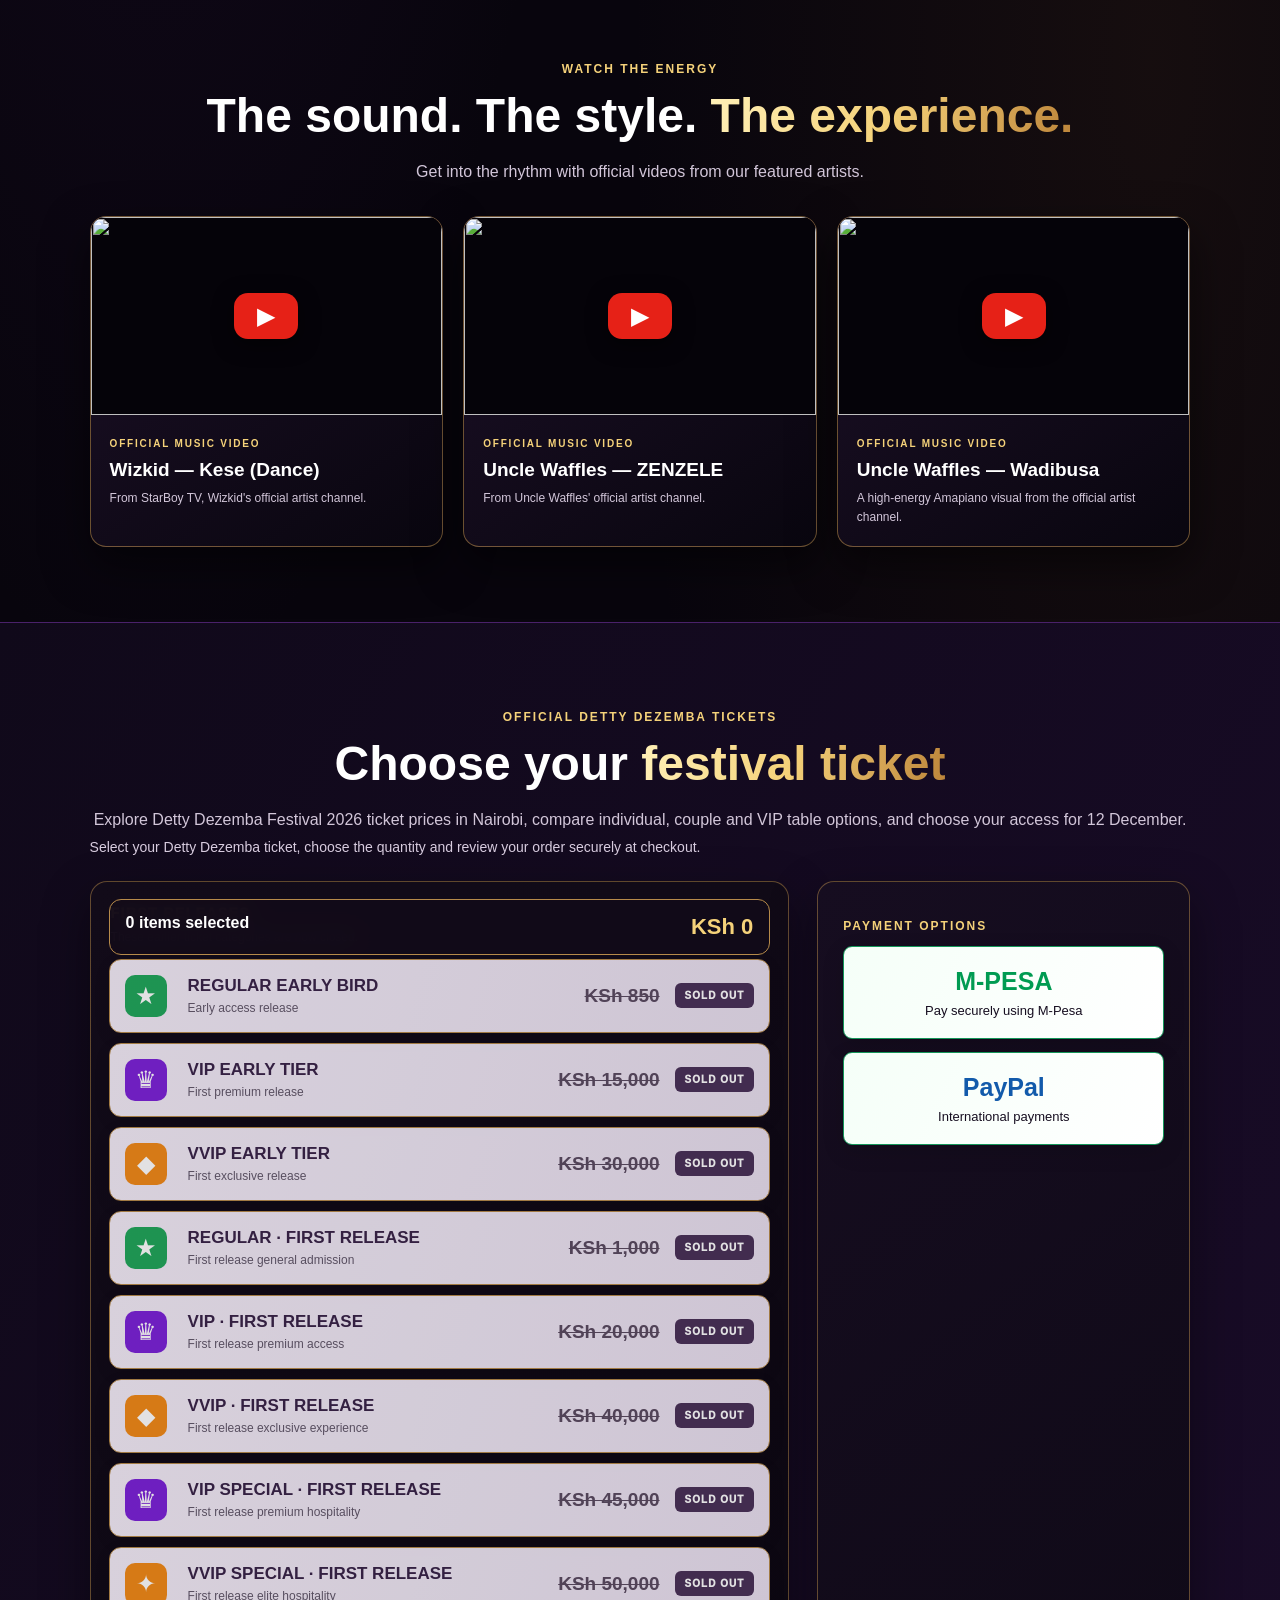
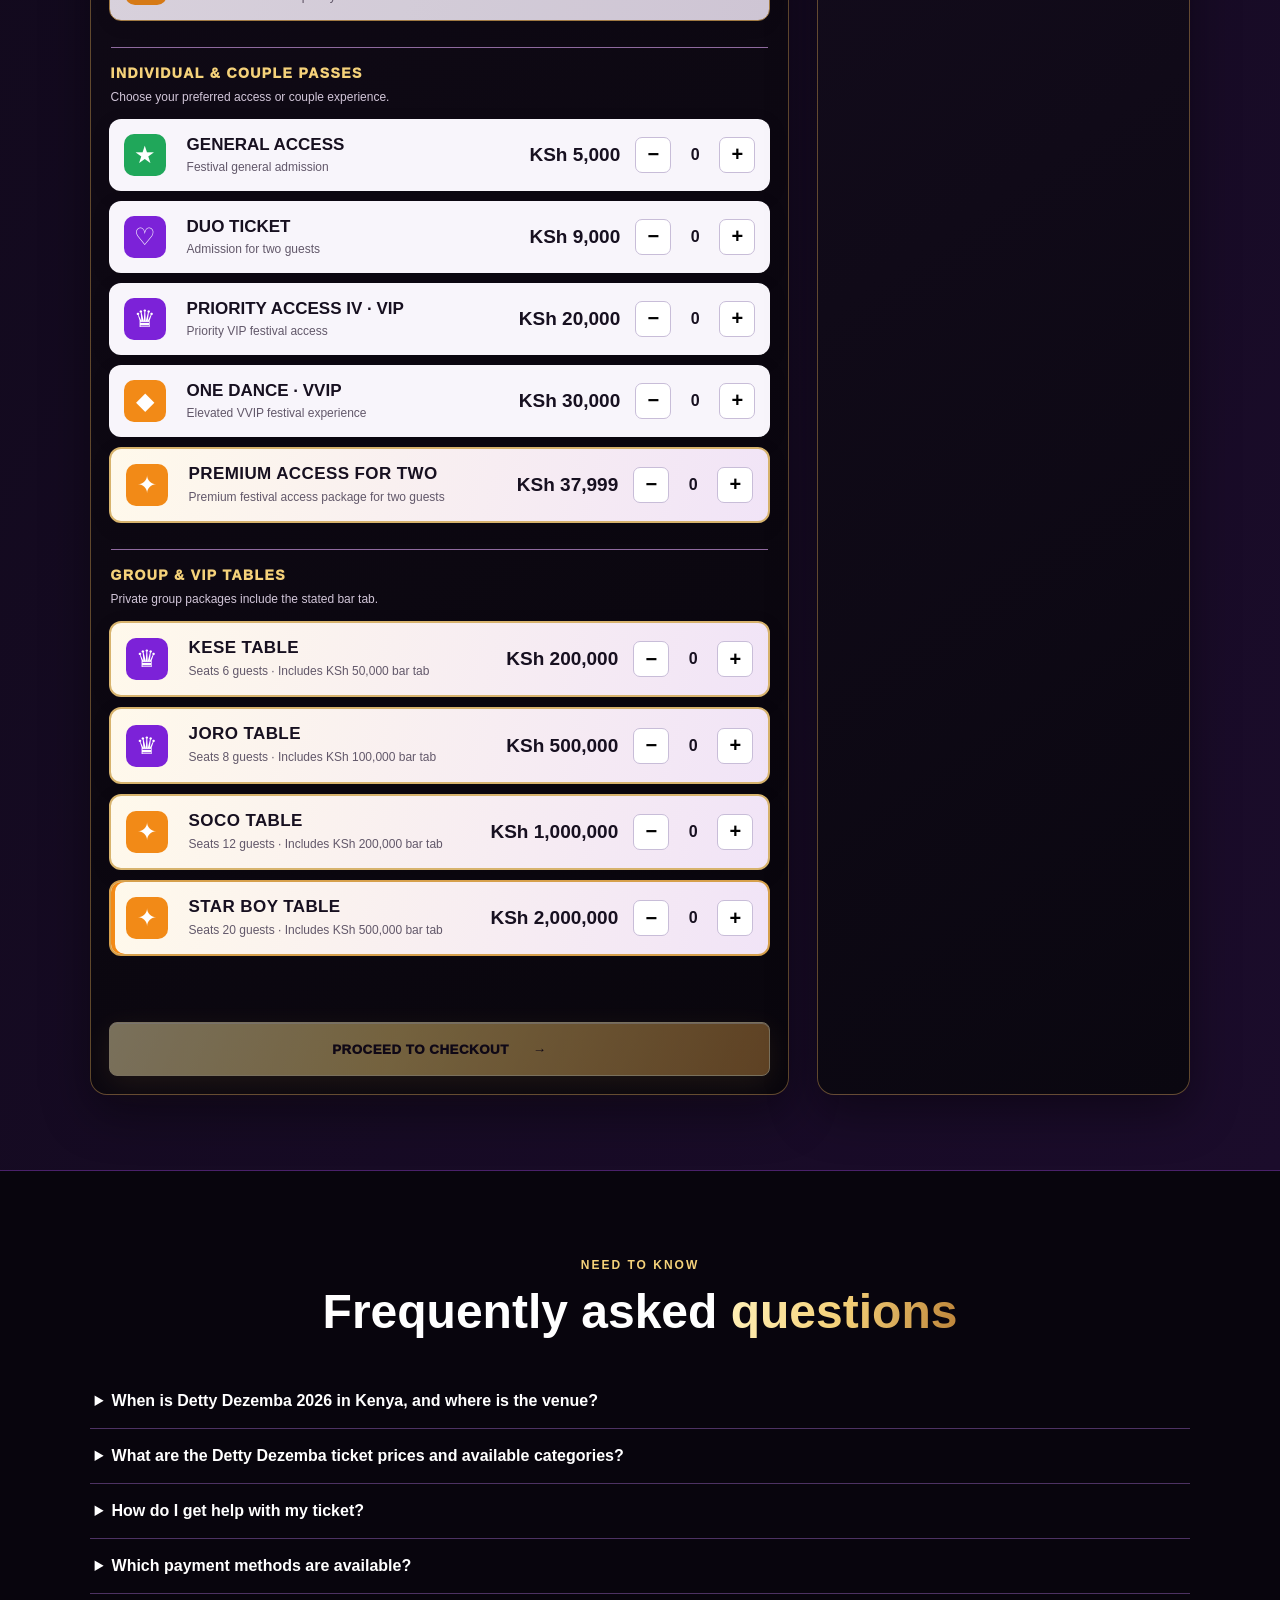
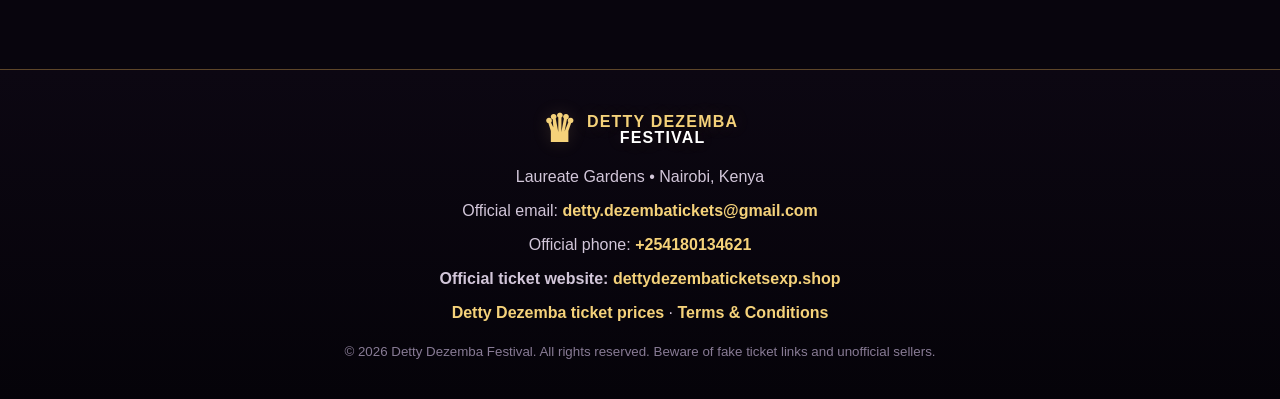
==== commit 3328d8d4: "Launch seven-day 50% offer for first three active tickets" ====
--- a/index.html
+++ b/index.html
@@ -59,28 +59,31 @@
     {
       "@type": "Offer",
       "name": "General Access",
-      "price": "5000",
-      "priceCurrency": "KES",
-      "availability": "https://schema.org/InStock",
-        "validFrom": "2026-10-04T00:00:00+03:00",
+      "price": "2500",
+      "priceCurrency": "KES",
+      "availability": "https://schema.org/InStock",
+        "validFrom": "2026-11-28T03:03:26+03:00",
+        "validThrough": "2026-12-05T03:03:26+03:00",
       "url": "https://www.dettydezembaticketsexp.shop/#tickets"
     },
     {
       "@type": "Offer",
       "name": "Duo Ticket",
-      "price": "9000",
-      "priceCurrency": "KES",
-      "availability": "https://schema.org/InStock",
-        "validFrom": "2026-10-04T00:00:00+03:00",
+      "price": "4500",
+      "priceCurrency": "KES",
+      "availability": "https://schema.org/InStock",
+        "validFrom": "2026-11-28T03:03:26+03:00",
+        "validThrough": "2026-12-05T03:03:26+03:00",
       "url": "https://www.dettydezembaticketsexp.shop/#tickets"
     },
     {
       "@type": "Offer",
       "name": "Priority Access IV (VIP)",
-      "price": "20000",
-      "priceCurrency": "KES",
-      "availability": "https://schema.org/InStock",
-        "validFrom": "2026-10-04T00:00:00+03:00",
+      "price": "10000",
+      "priceCurrency": "KES",
+      "availability": "https://schema.org/InStock",
+        "validFrom": "2026-11-28T03:03:26+03:00",
+        "validThrough": "2026-12-05T03:03:26+03:00",
       "url": "https://www.dettydezembaticketsexp.shop/#tickets"
     },
     {
@@ -275,6 +278,7 @@
     <section class="tickets section" id="tickets">
       <div class="section-heading"><p class="eyebrow">OFFICIAL DETTY DEZEMBA TICKETS</p><h2>Choose your <em>festival ticket</em></h2><p>Explore Detty Dezemba Festival 2026 ticket prices in Nairobi, compare individual, couple and VIP table options, and choose your access for 12 December.</p></div>
       <p class="booking-guidance">Select your Detty Dezemba ticket, choose the quantity and review your order securely at checkout.</p>
+      <div class="ticket-offer-banner" role="status" aria-live="polite"><div><span class="ticket-offer-kicker">7-DAY FESTIVAL OFFER · 50% OFF</span><strong>Half-price on the first three active ticket categories</strong><p>General Access KSh 2,500 · Duo Ticket KSh 4,500 · Priority Access IV VIP KSh 10,000</p></div><div class="ticket-offer-timer"><span>Offer ends in</span><strong id="ticketOfferCountdown">7 days</strong></div></div>
       <div class="ticket-layout">
         <div class="ticket-list">
           <h3 class="ticket-category-heading">FIRST RELEASES</h3>
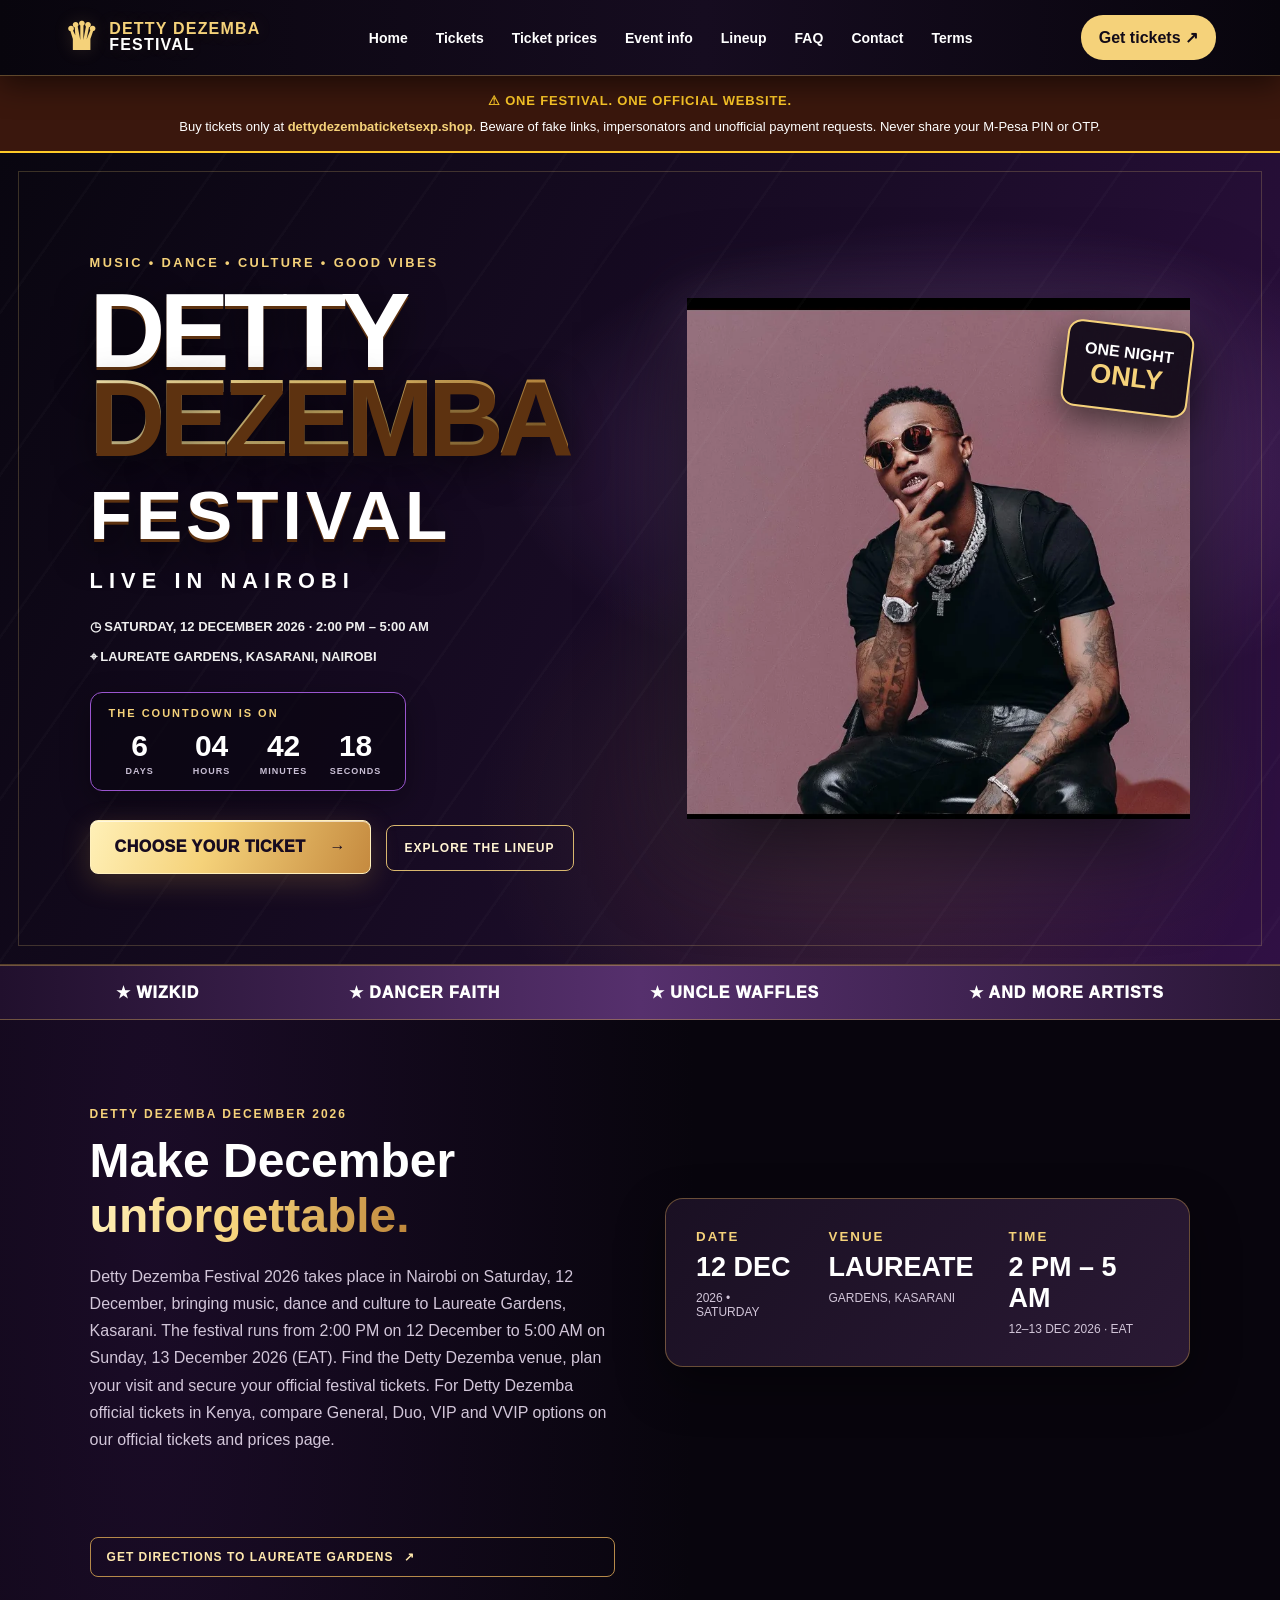
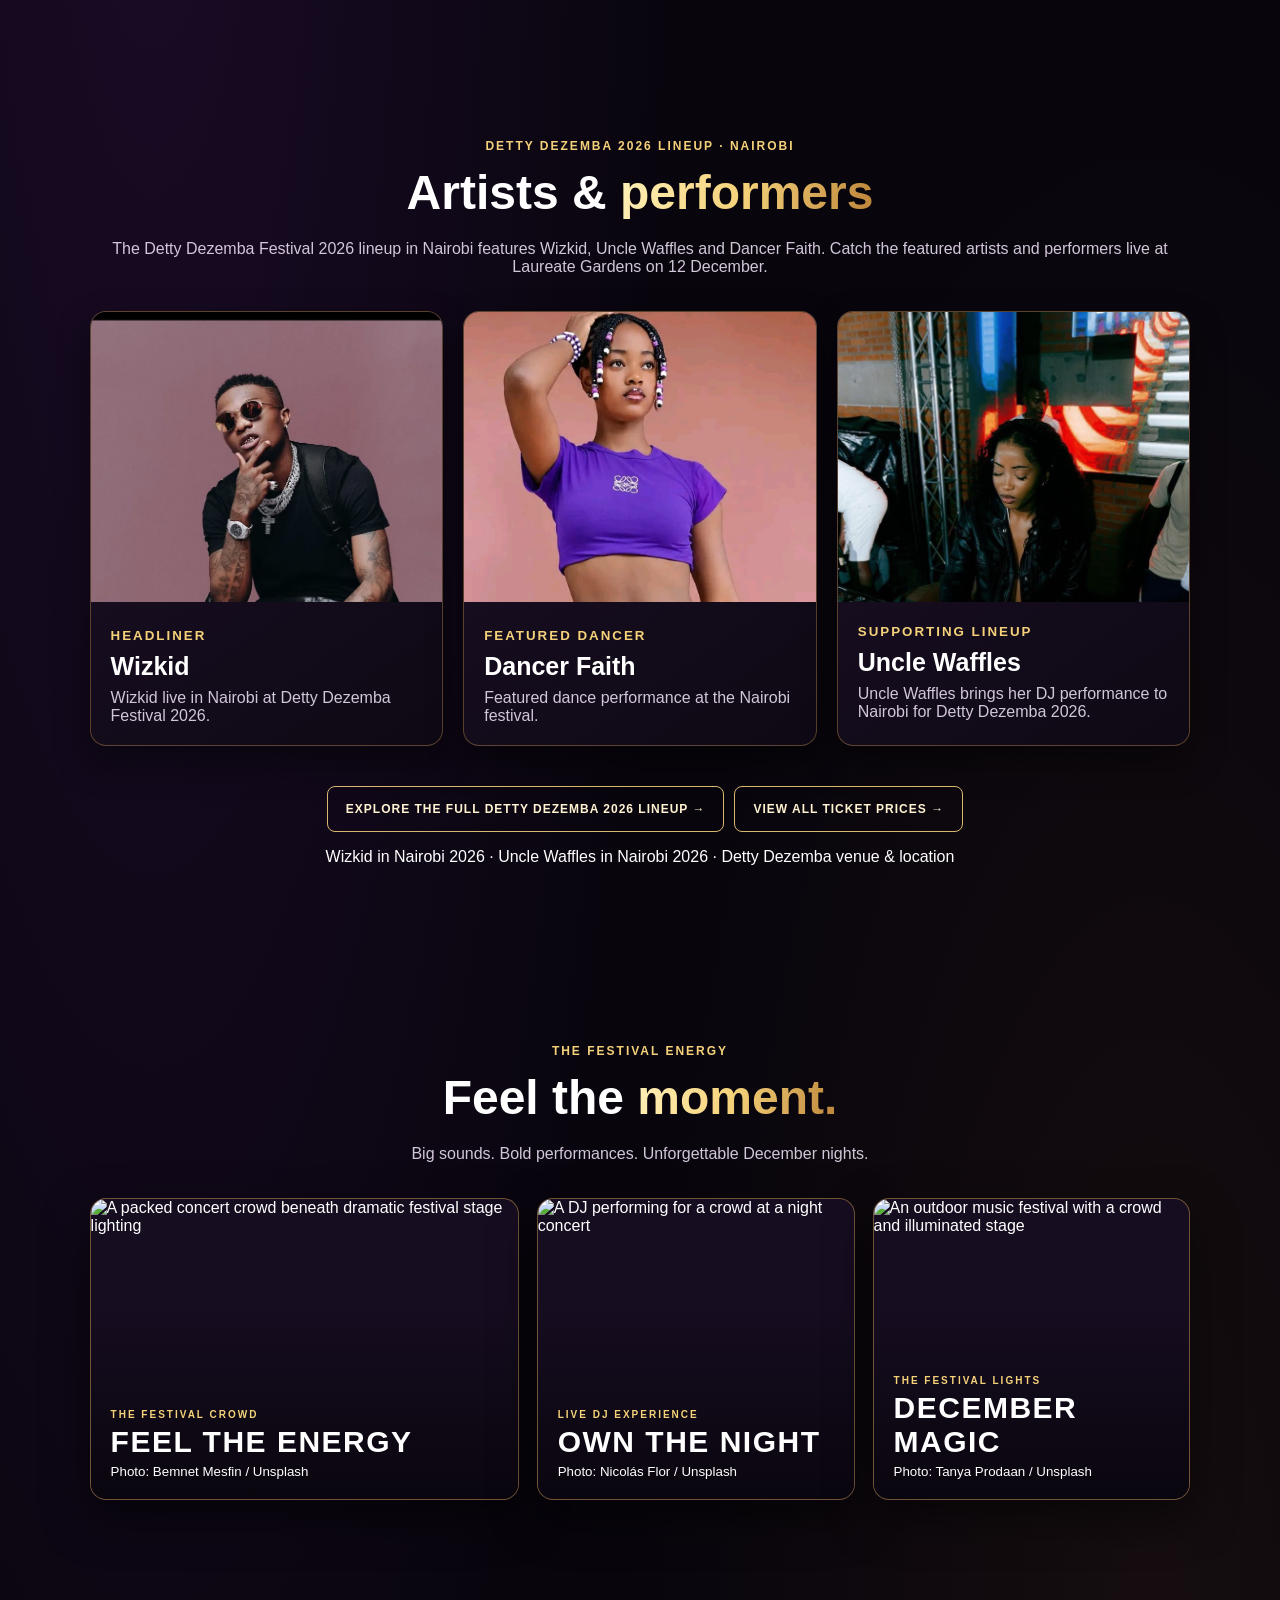
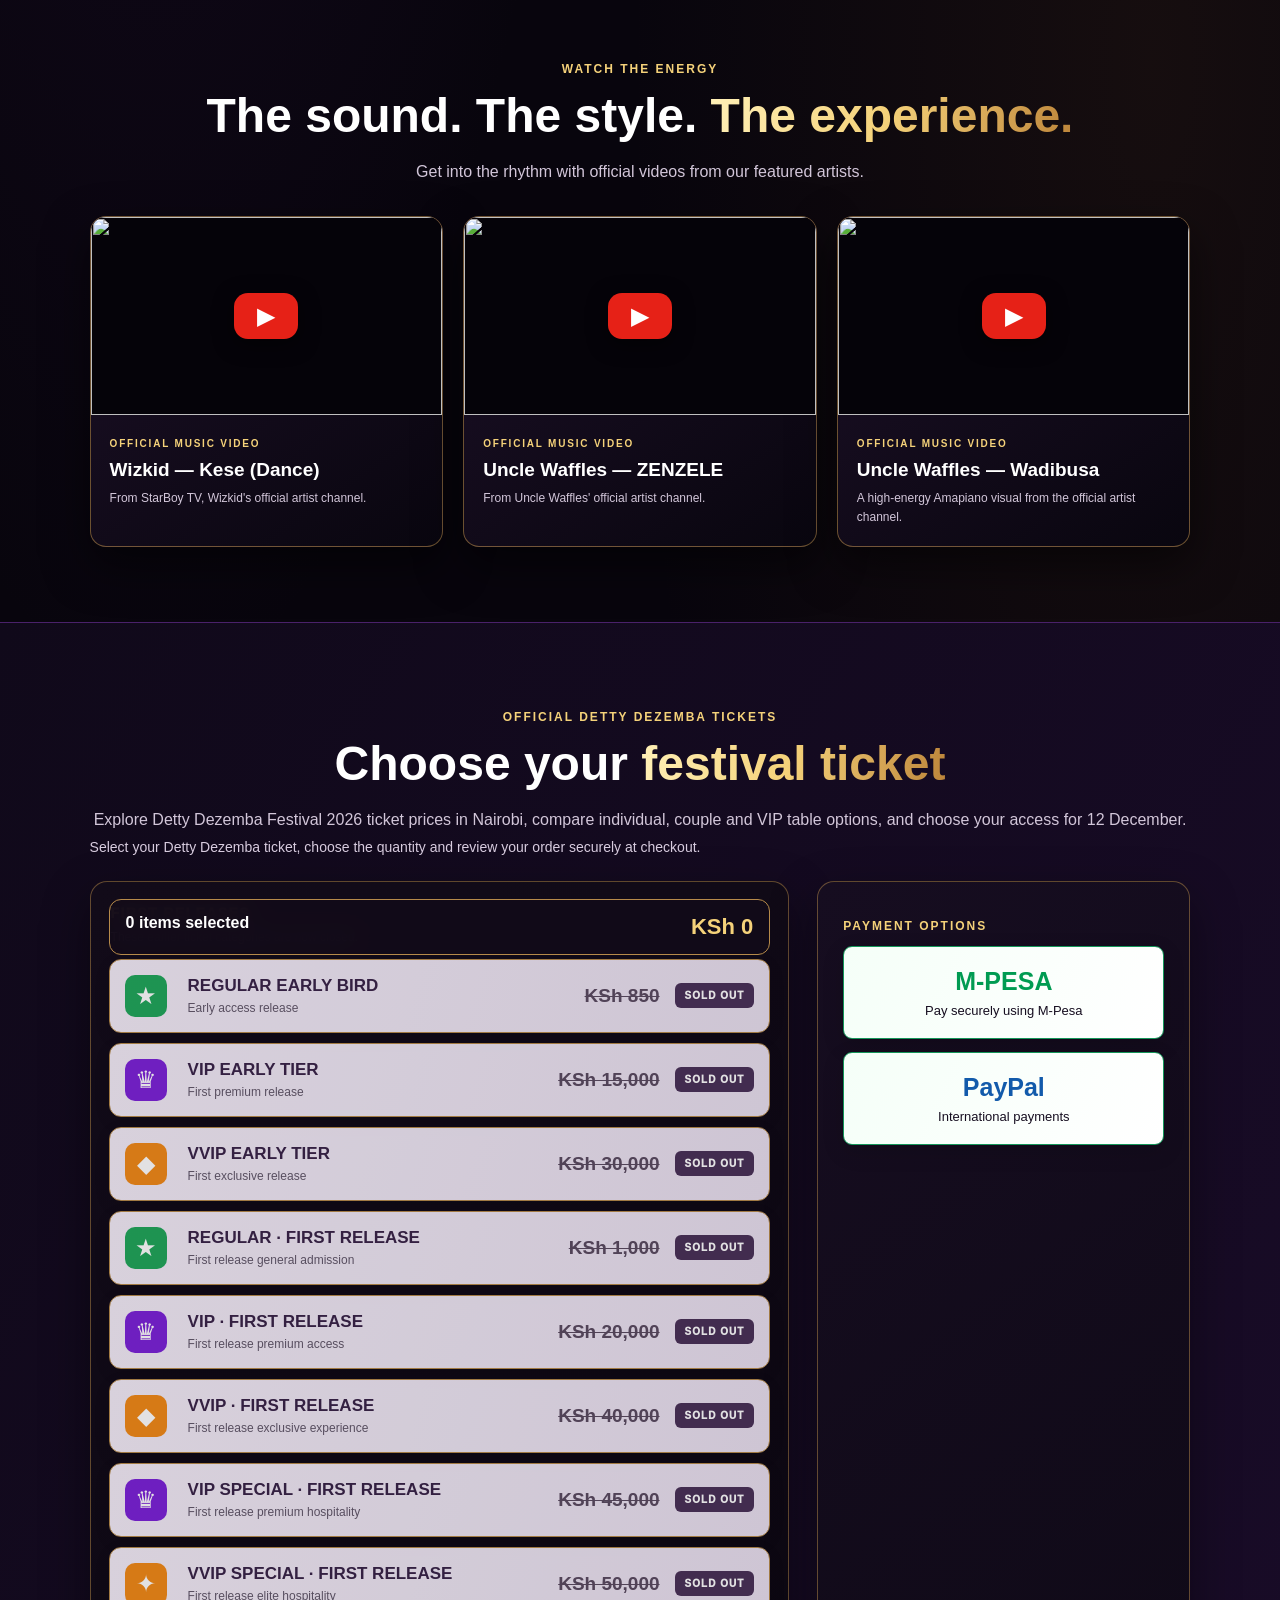
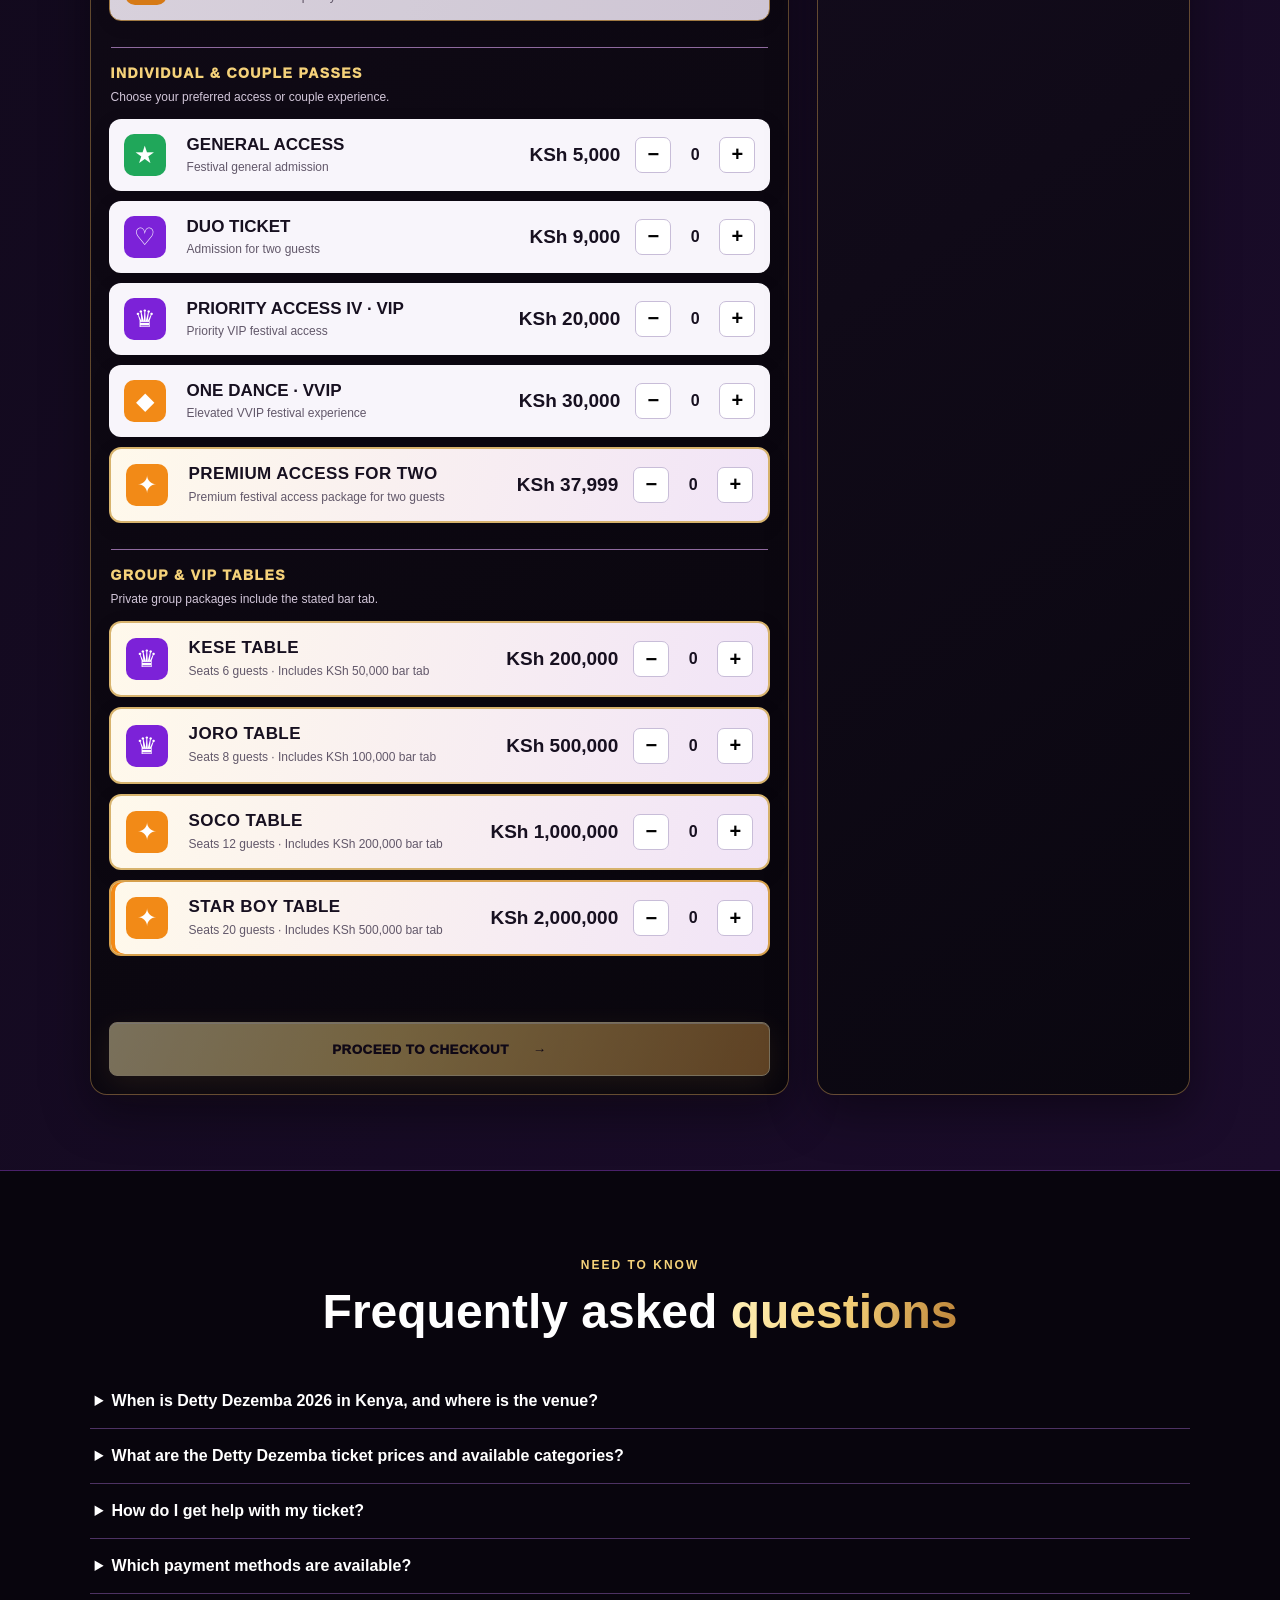
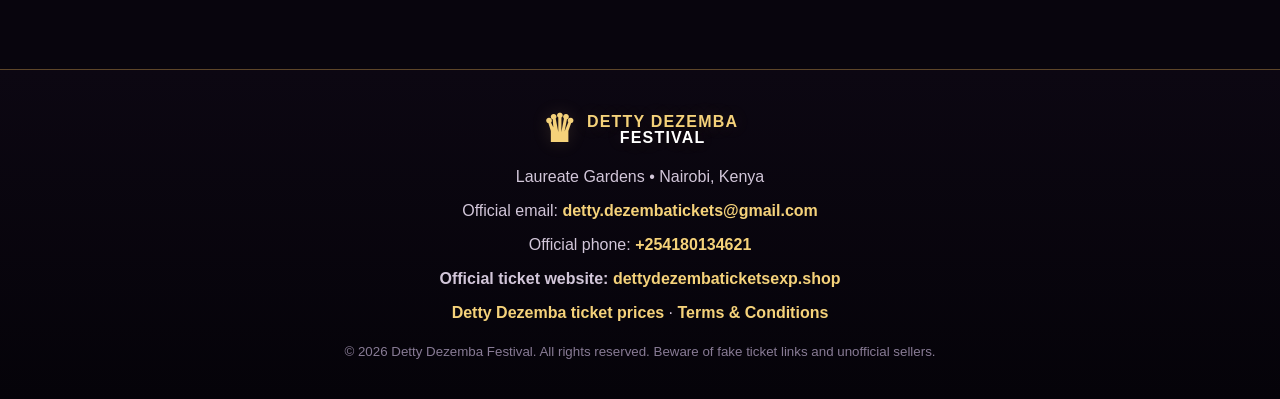
==== commit ca153f07: "Set Detty Dezemba ticket offer to eight days" ====
--- a/index.html
+++ b/index.html
@@ -62,8 +62,8 @@
       "price": "2500",
       "priceCurrency": "KES",
       "availability": "https://schema.org/InStock",
-        "validFrom": "2026-11-28T03:03:26+03:00",
-        "validThrough": "2026-12-05T03:03:26+03:00",
+        "validFrom": "2026-11-28T03:53:19+03:00",
+        "validThrough": "2026-12-06T03:53:19+03:00",
       "url": "https://www.dettydezembaticketsexp.shop/#tickets"
     },
     {
@@ -72,8 +72,8 @@
       "price": "4500",
       "priceCurrency": "KES",
       "availability": "https://schema.org/InStock",
-        "validFrom": "2026-11-28T03:03:26+03:00",
-        "validThrough": "2026-12-05T03:03:26+03:00",
+        "validFrom": "2026-11-28T03:53:19+03:00",
+        "validThrough": "2026-12-06T03:53:19+03:00",
       "url": "https://www.dettydezembaticketsexp.shop/#tickets"
     },
     {
@@ -82,8 +82,8 @@
       "price": "10000",
       "priceCurrency": "KES",
       "availability": "https://schema.org/InStock",
-        "validFrom": "2026-11-28T03:03:26+03:00",
-        "validThrough": "2026-12-05T03:03:26+03:00",
+        "validFrom": "2026-11-28T03:53:19+03:00",
+        "validThrough": "2026-12-06T03:53:19+03:00",
       "url": "https://www.dettydezembaticketsexp.shop/#tickets"
     },
     {
@@ -278,7 +278,7 @@
     <section class="tickets section" id="tickets">
       <div class="section-heading"><p class="eyebrow">OFFICIAL DETTY DEZEMBA TICKETS</p><h2>Choose your <em>festival ticket</em></h2><p>Explore Detty Dezemba Festival 2026 ticket prices in Nairobi, compare individual, couple and VIP table options, and choose your access for 12 December.</p></div>
       <p class="booking-guidance">Select your Detty Dezemba ticket, choose the quantity and review your order securely at checkout.</p>
-      <div class="ticket-offer-banner" role="status" aria-live="polite"><div><span class="ticket-offer-kicker">7-DAY FESTIVAL OFFER · 50% OFF</span><strong>Half-price on the first three active ticket categories</strong><p>General Access KSh 2,500 · Duo Ticket KSh 4,500 · Priority Access IV VIP KSh 10,000</p></div><div class="ticket-offer-timer"><span>Offer ends in</span><strong id="ticketOfferCountdown">7 days</strong></div></div>
+      <div class="ticket-offer-banner" role="status" aria-live="polite"><div><span class="ticket-offer-kicker">8-DAY FESTIVAL OFFER</span><strong>Special prices on three ticket categories</strong><p>General Access KSh 2,500 · Duo Ticket KSh 4,500 · Priority Access IV VIP KSh 10,000</p></div><div class="ticket-offer-timer"><span>Offer ends in</span><strong id="ticketOfferCountdown">8 days</strong></div></div>
       <div class="ticket-layout">
         <div class="ticket-list">
           <h3 class="ticket-category-heading">FIRST RELEASES</h3>
--- a/styles.css
+++ b/styles.css
@@ -233,3 +233,8 @@
 .video-play:hover .video-play-icon{background:#c71910;transform:translate(-50%,-50%) scale(1.08)}
 .video-play:focus-visible{outline:3px solid #f5d27a;outline-offset:-4px}
 .video-frame iframe{position:absolute;inset:0;width:100%;height:100%;border:0}
+
+/* Seven-day 50% ticket promotion */
+.ticket-offer-banner{display:flex;justify-content:space-between;align-items:center;gap:18px;margin:24px 0;padding:20px 22px;border:1px solid #e5bf70;border-radius:14px;background:linear-gradient(115deg,#2a1733,#100a17);box-shadow:0 12px 30px #0005}.ticket-offer-banner strong{display:block;color:#ffe3a0;font-size:clamp(17px,2vw,22px);margin:5px 0}.ticket-offer-banner p{margin:4px 0 0;color:#eee1f1;line-height:1.55}.ticket-offer-kicker{color:#eacb80;font-size:11px;font-weight:900;letter-spacing:1.2px}.ticket-offer-timer{min-width:135px;text-align:center;padding:10px 14px;border-left:1px solid #ffffff30}.ticket-offer-timer span{display:block;color:#cbbbd2;font-size:11px}.ticket-offer-timer strong{font-variant-numeric:tabular-nums;font-size:20px}.ticket-old-price{display:block;color:#b7a8bc;text-decoration:line-through;font-size:13px;font-weight:500}.ticket-offer-price{display:block;color:#f5d27a}@media(max-width:650px){.ticket-offer-banner{align-items:flex-start;flex-direction:column}.ticket-offer-timer{border-left:0;border-top:1px solid #ffffff30;width:100%;text-align:left;padding:10px 0 0}}
+
+/* Promotion pricing and display are time-bounded by the offer configuration. */
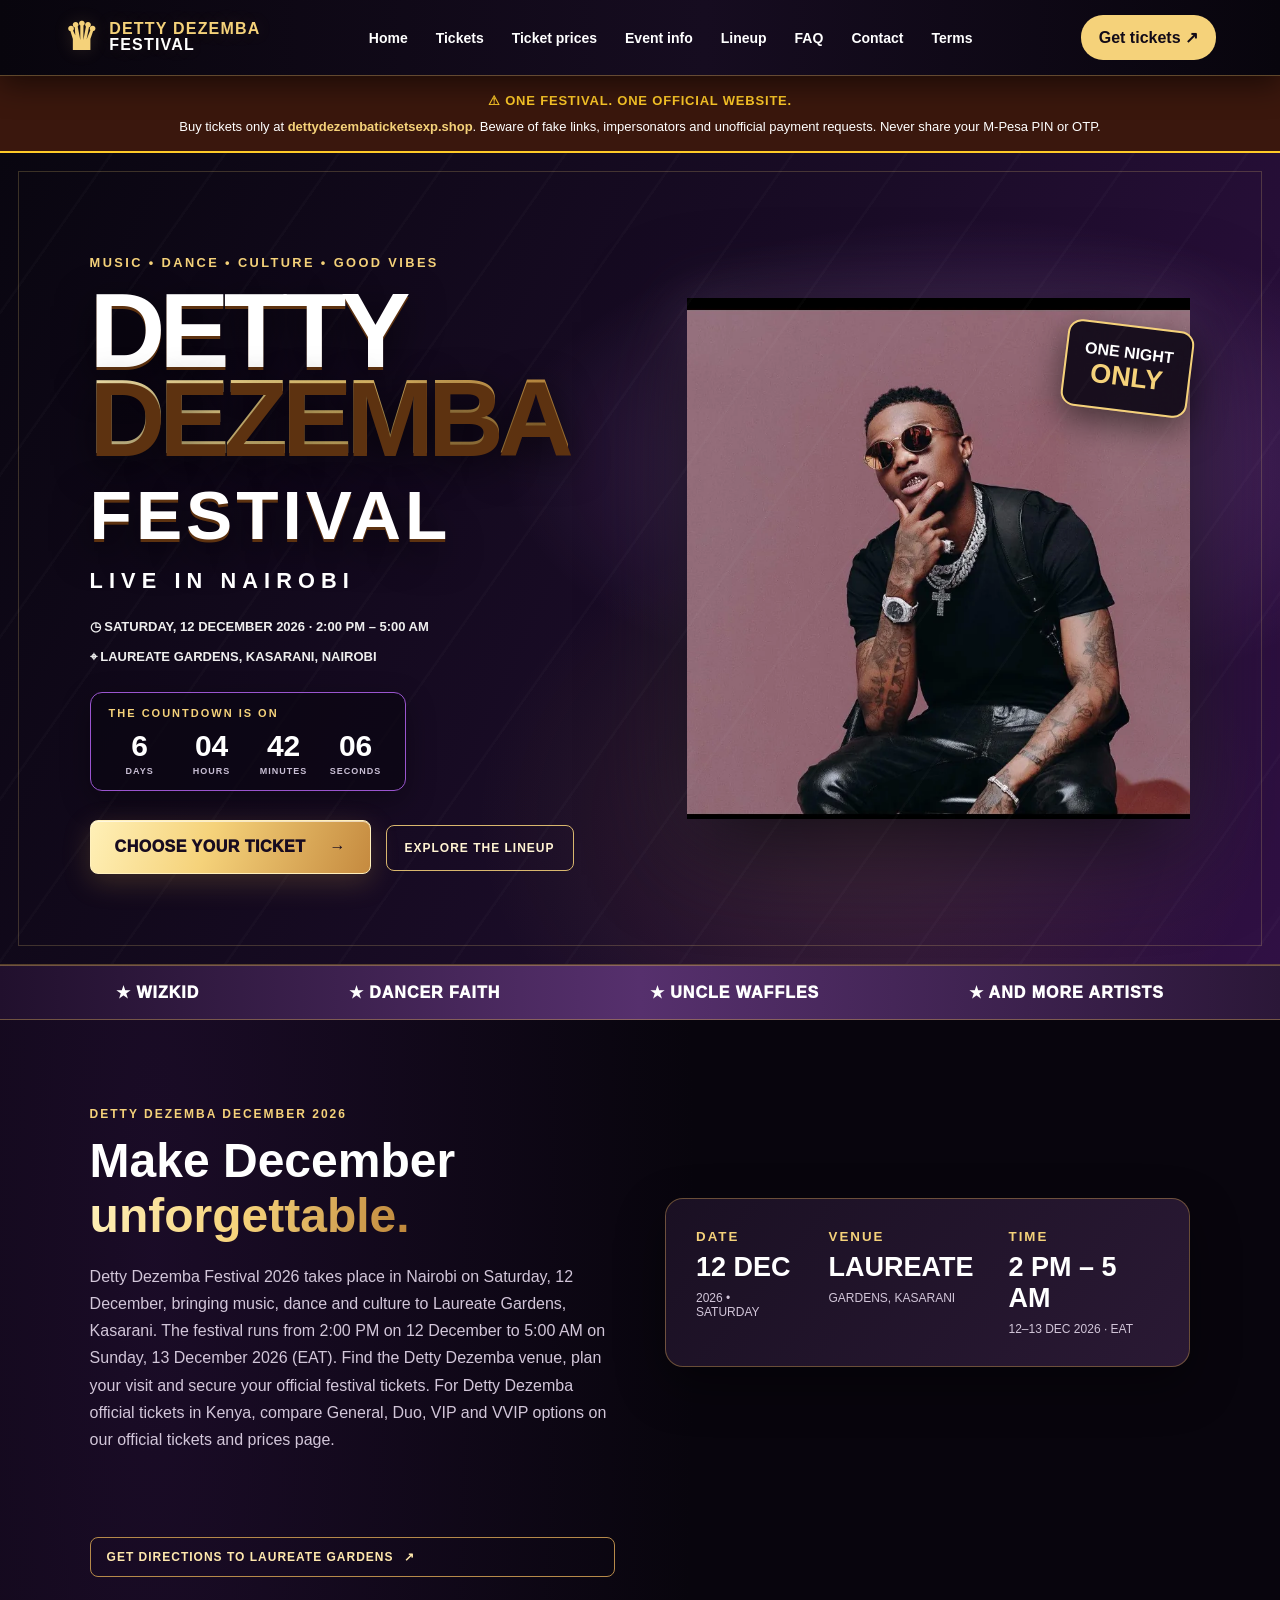
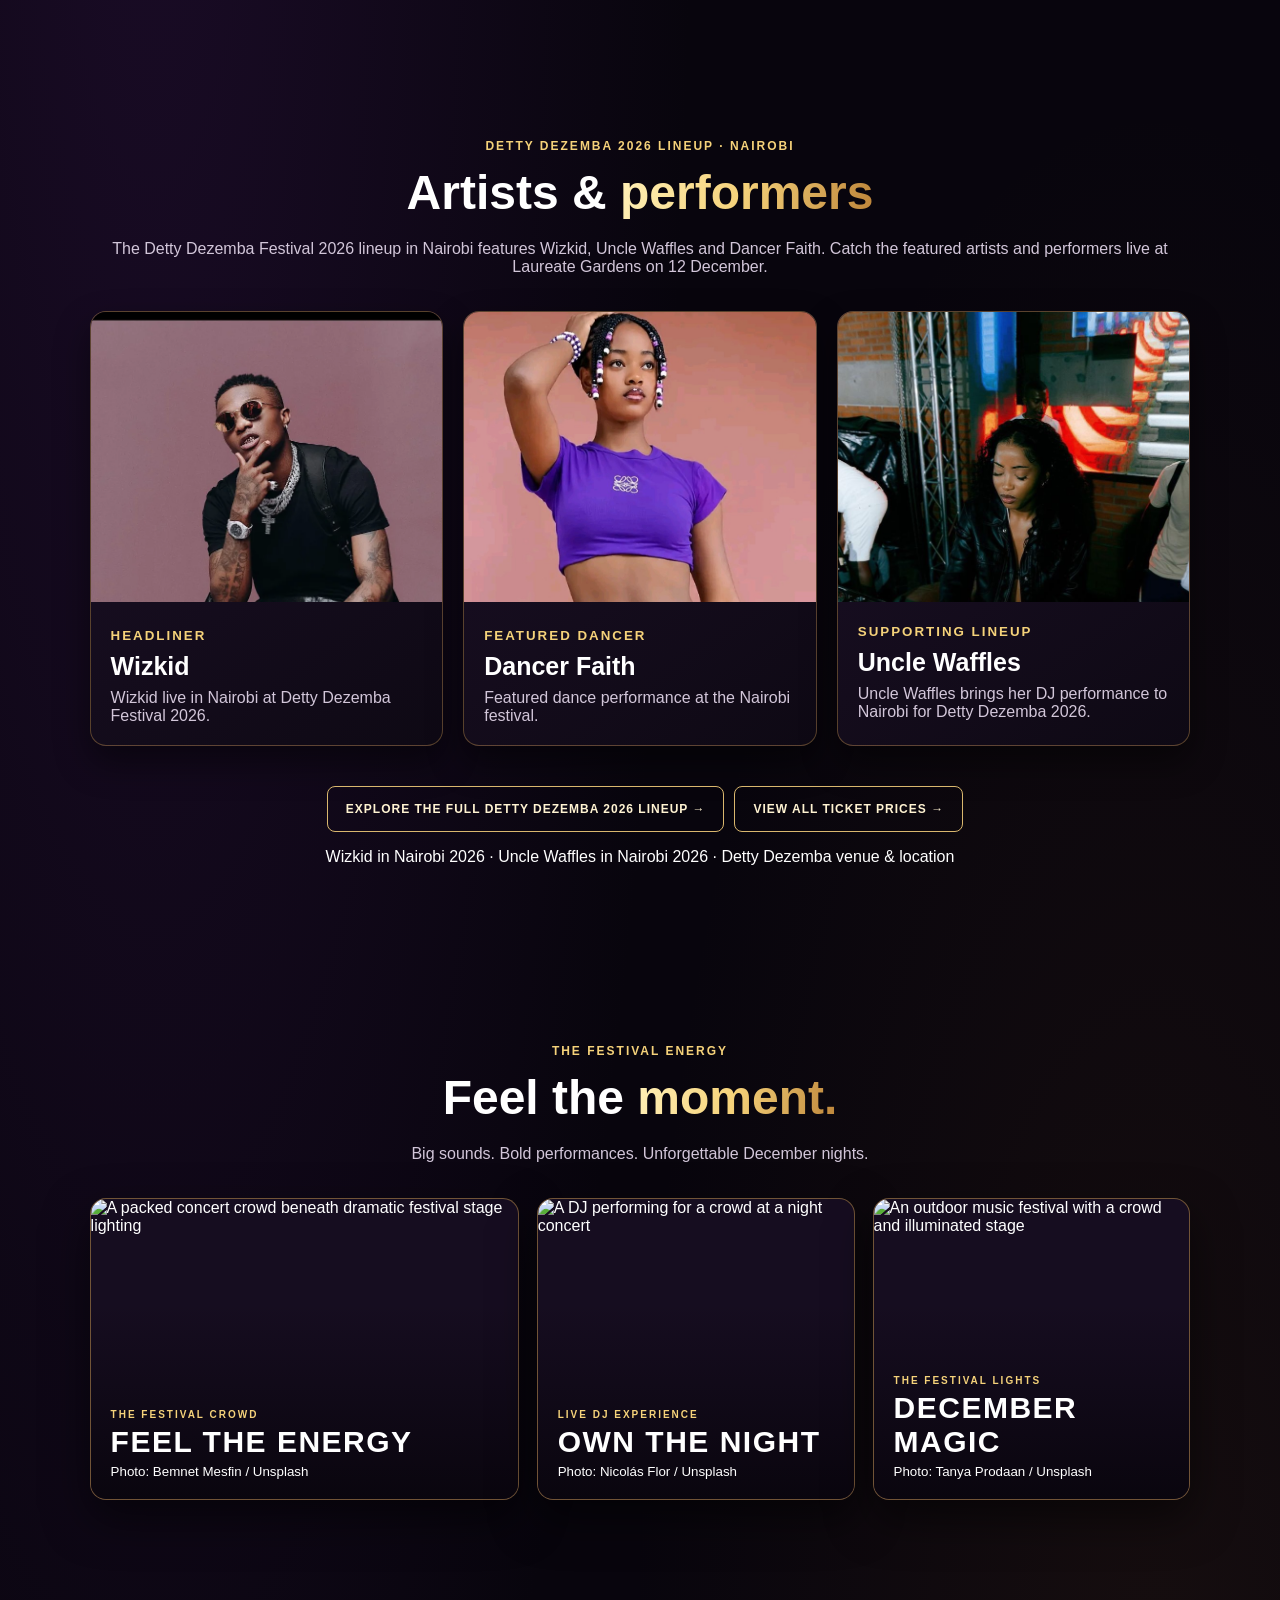
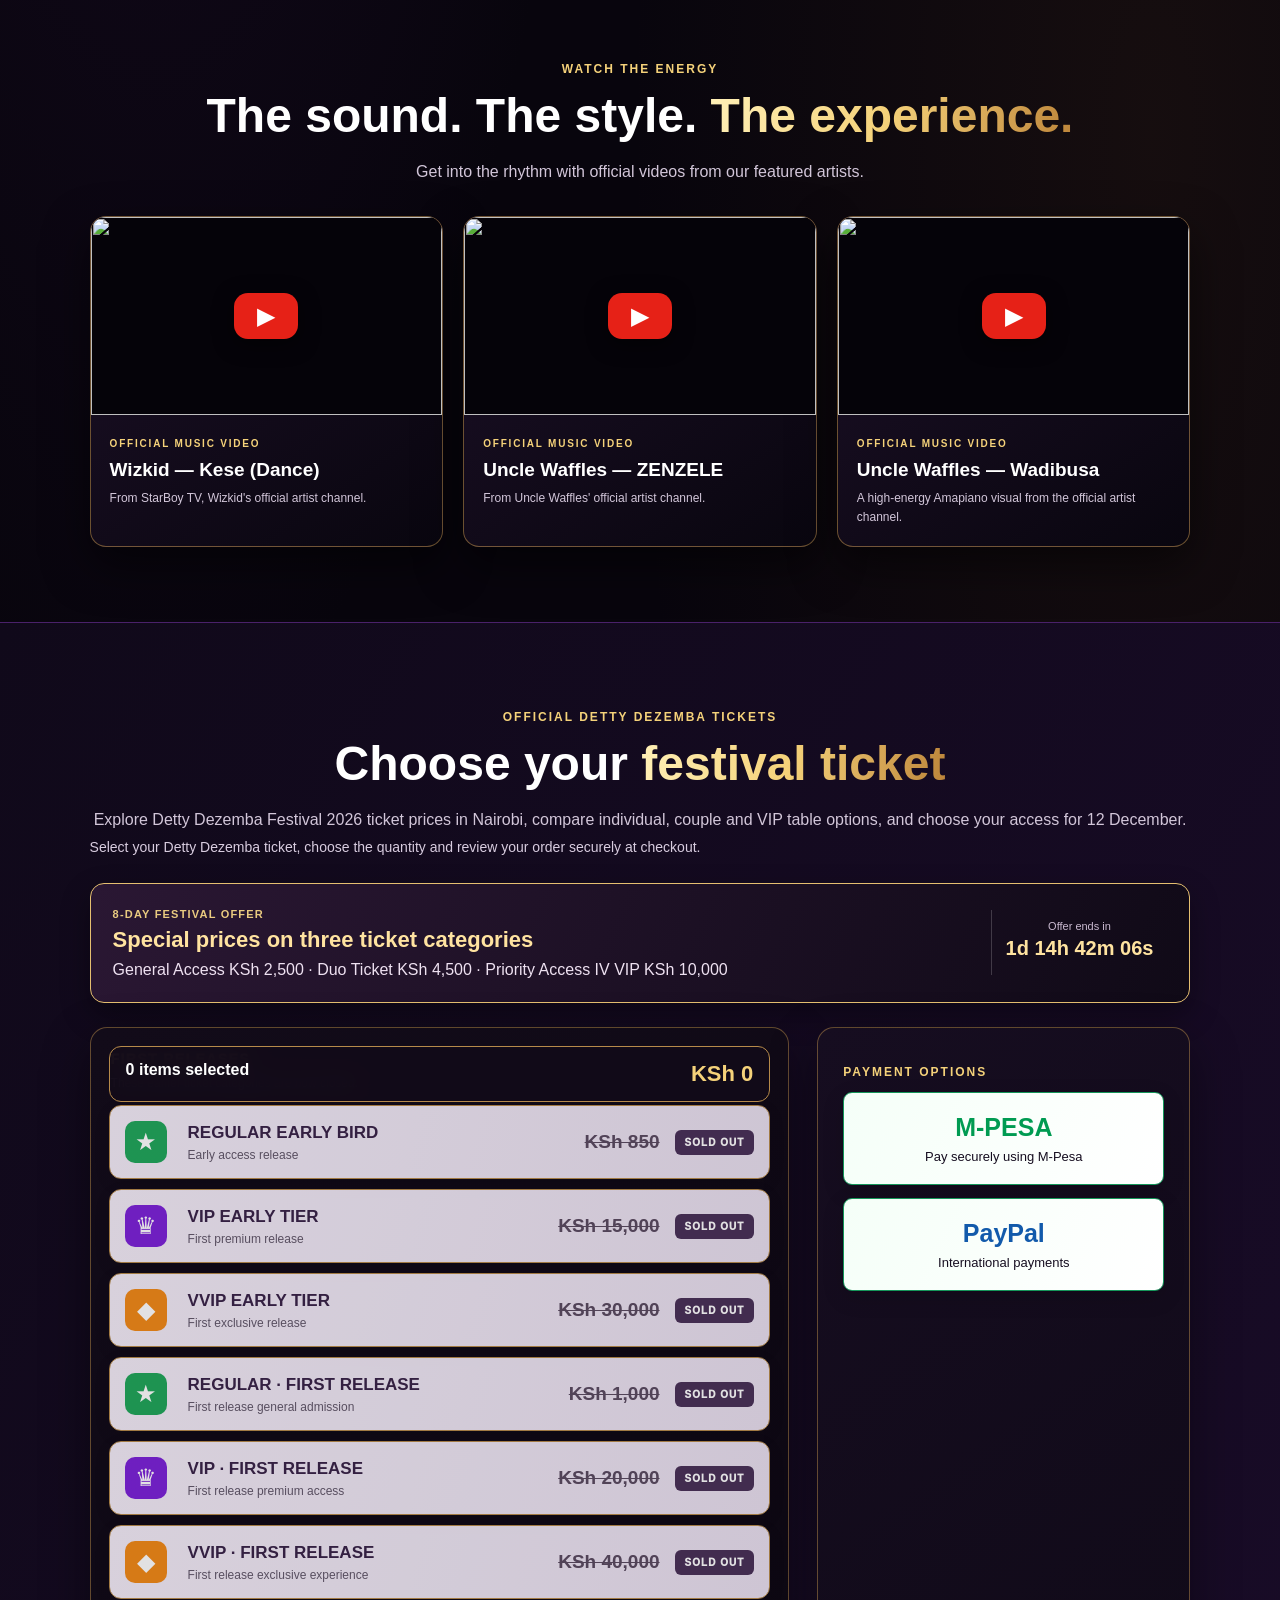
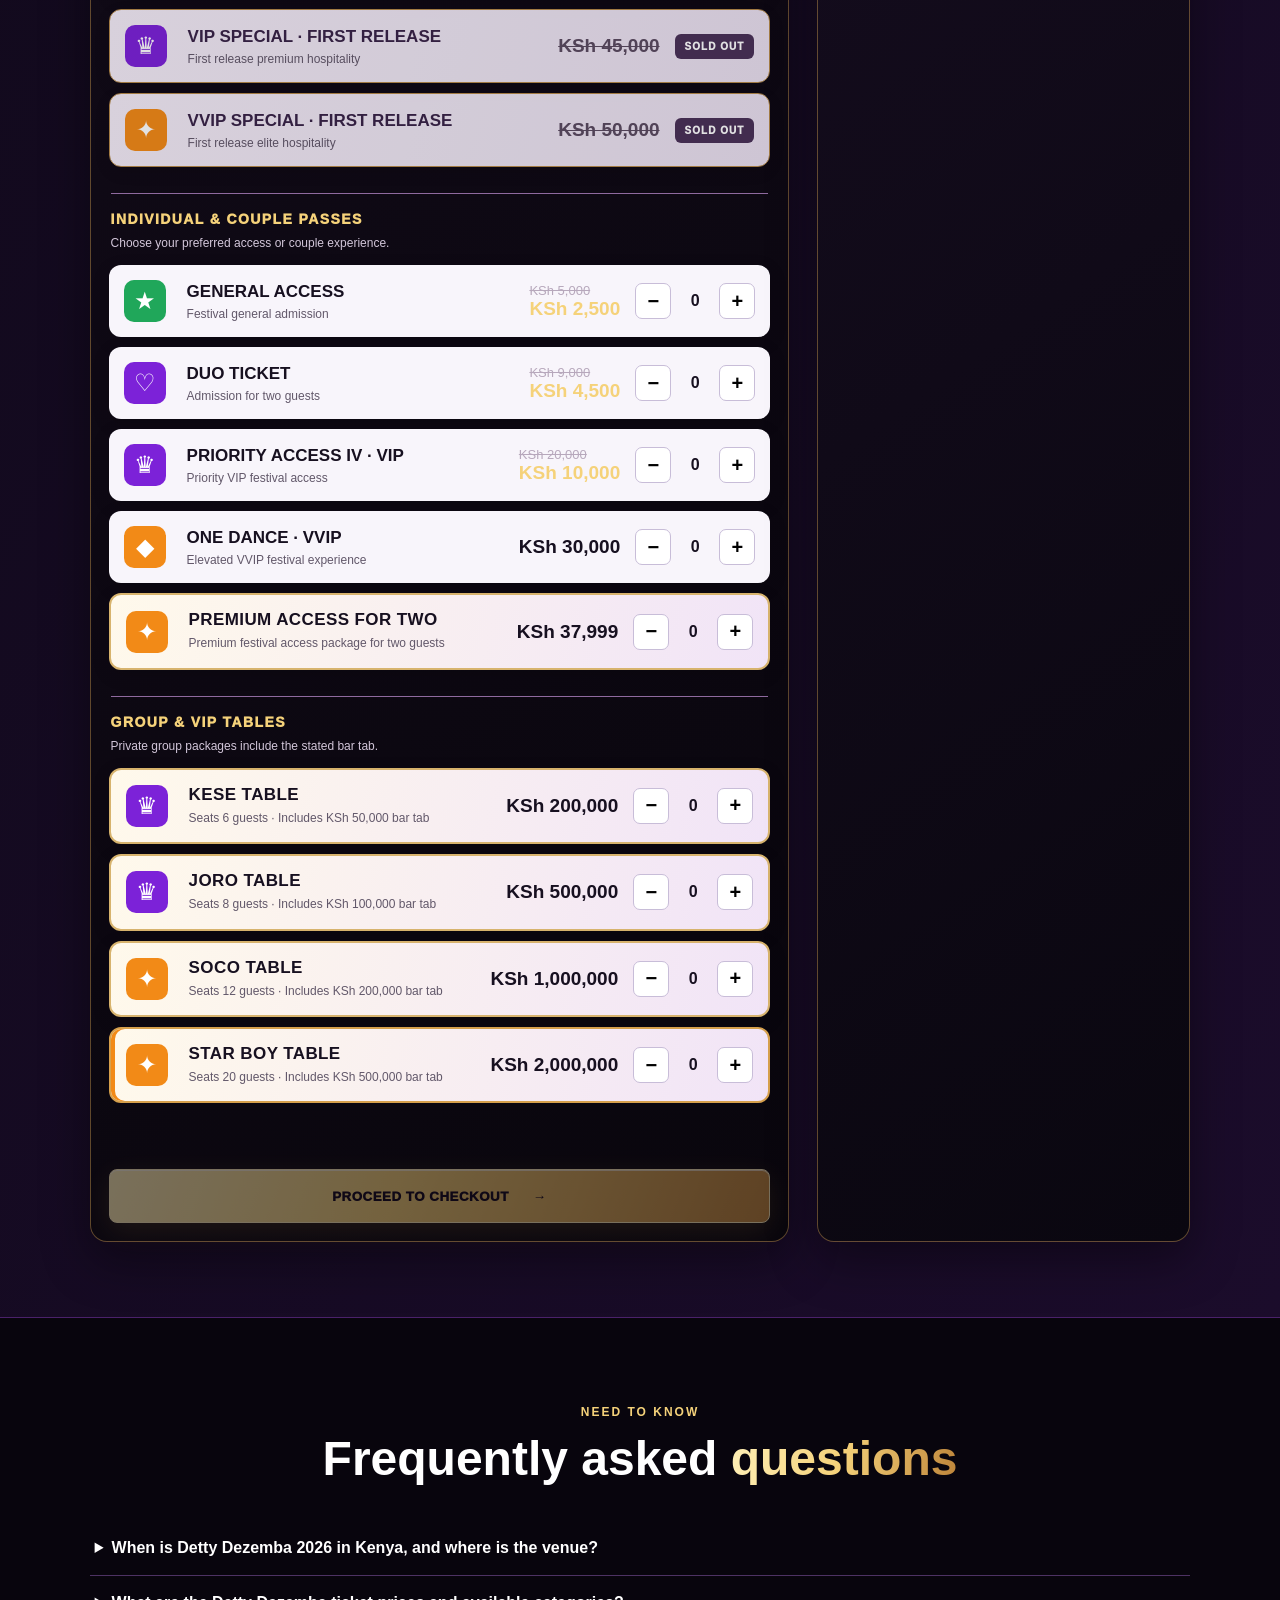
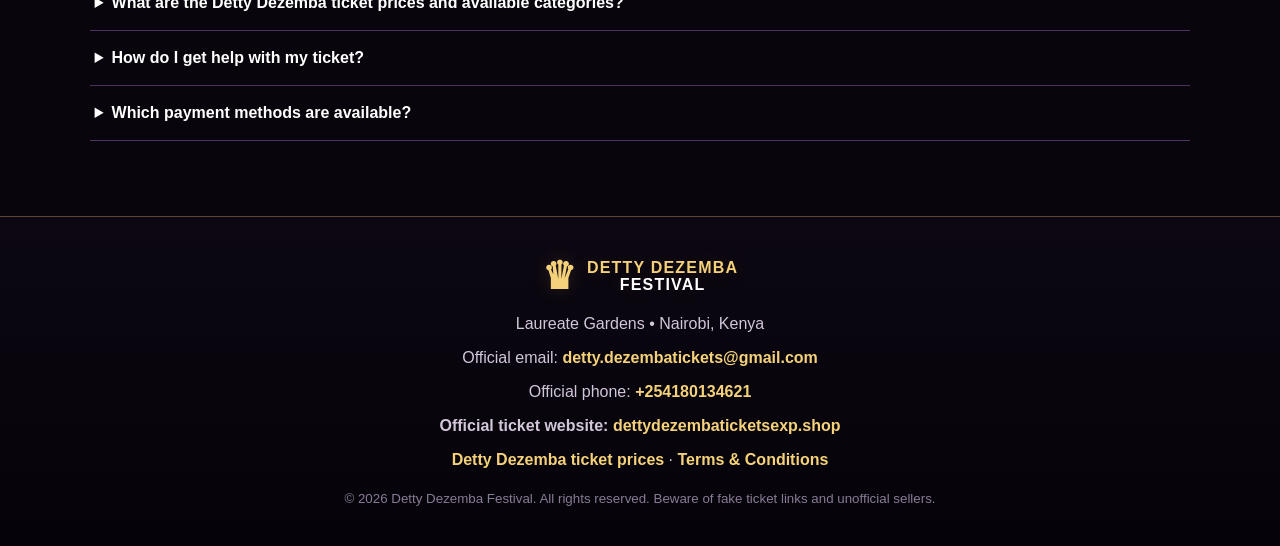
==== commit c41a4f5e: "Harden eight-day ticket offer timing and checkout" ====
--- a/index.html
+++ b/index.html
@@ -62,8 +62,8 @@
       "price": "2500",
       "priceCurrency": "KES",
       "availability": "https://schema.org/InStock",
-        "validFrom": "2026-11-28T03:53:19+03:00",
-        "validThrough": "2026-12-06T03:53:19+03:00",
+        "validFrom": "2026-11-30T00:00:00+03:00",
+        "validThrough": "2026-12-08T00:00:00+03:00",
       "url": "https://www.dettydezembaticketsexp.shop/#tickets"
     },
     {
@@ -72,8 +72,8 @@
       "price": "4500",
       "priceCurrency": "KES",
       "availability": "https://schema.org/InStock",
-        "validFrom": "2026-11-28T03:53:19+03:00",
-        "validThrough": "2026-12-06T03:53:19+03:00",
+        "validFrom": "2026-11-30T00:00:00+03:00",
+        "validThrough": "2026-12-08T00:00:00+03:00",
       "url": "https://www.dettydezembaticketsexp.shop/#tickets"
     },
     {
@@ -82,8 +82,8 @@
       "price": "10000",
       "priceCurrency": "KES",
       "availability": "https://schema.org/InStock",
-        "validFrom": "2026-11-28T03:53:19+03:00",
-        "validThrough": "2026-12-06T03:53:19+03:00",
+        "validFrom": "2026-11-30T00:00:00+03:00",
+        "validThrough": "2026-12-08T00:00:00+03:00",
       "url": "https://www.dettydezembaticketsexp.shop/#tickets"
     },
     {
@@ -278,7 +278,7 @@
     <section class="tickets section" id="tickets">
       <div class="section-heading"><p class="eyebrow">OFFICIAL DETTY DEZEMBA TICKETS</p><h2>Choose your <em>festival ticket</em></h2><p>Explore Detty Dezemba Festival 2026 ticket prices in Nairobi, compare individual, couple and VIP table options, and choose your access for 12 December.</p></div>
       <p class="booking-guidance">Select your Detty Dezemba ticket, choose the quantity and review your order securely at checkout.</p>
-      <div class="ticket-offer-banner" role="status" aria-live="polite"><div><span class="ticket-offer-kicker">8-DAY FESTIVAL OFFER</span><strong>Special prices on three ticket categories</strong><p>General Access KSh 2,500 · Duo Ticket KSh 4,500 · Priority Access IV VIP KSh 10,000</p></div><div class="ticket-offer-timer"><span>Offer ends in</span><strong id="ticketOfferCountdown">8 days</strong></div></div>
+      <div class="ticket-offer-banner" role="status" aria-live="polite" style="display:none"><div><span class="ticket-offer-kicker">8-DAY FESTIVAL OFFER</span><strong>Special prices on three ticket categories</strong><p>General Access KSh 2,500 · Duo Ticket KSh 4,500 · Priority Access IV VIP KSh 10,000</p></div><div class="ticket-offer-timer"><span>Offer ends in</span><strong id="ticketOfferCountdown">8 days</strong></div></div>
       <div class="ticket-layout">
         <div class="ticket-list">
           <h3 class="ticket-category-heading">FIRST RELEASES</h3>
@@ -378,7 +378,7 @@
     <section class="faq section" id="faq">
       <div class="section-heading"><p class="eyebrow">NEED TO KNOW</p><h2>Frequently asked <em>questions</em></h2></div>
       <details><summary>When is Detty Dezemba 2026 in Kenya, and where is the venue?</summary><p>Saturday, 12 December 2026, 2:00 PM to Sunday, 13 December 2026, 5:00 AM at Laureate Gardens, Nairobi.</p></details>
-      <details><summary>What are the Detty Dezemba ticket prices and available categories?</summary><p>General Access (KSh 5,000), Duo Ticket (KSh 9,000), Priority Access IV VIP (KSh 20,000), One Dance VVIP (KSh 30,000), Premium Access for Two (KSh 37,999), plus Kese, Joro, Soco and Star Boy group tables.</p></details>
+      <details><summary>What are the Detty Dezemba ticket prices and available categories?</summary><p>During the eight-day offer, General Access is KSh 2,500, Duo Ticket is KSh 4,500 and Priority Access IV VIP is KSh 10,000. Their regular prices are KSh 5,000, KSh 9,000 and KSh 20,000 respectively. Other categories retain their regular prices.</p></details>
       <details><summary>How do I get help with my ticket?</summary><p>For ticket purchase or delivery assistance, contact the official team using the contact details at the bottom of this page.</p></details>
       <details><summary>Which payment methods are available?</summary><p><strong class="statement-highlight">M-Pesa and PayPal.</strong></p></details>
     </section>
